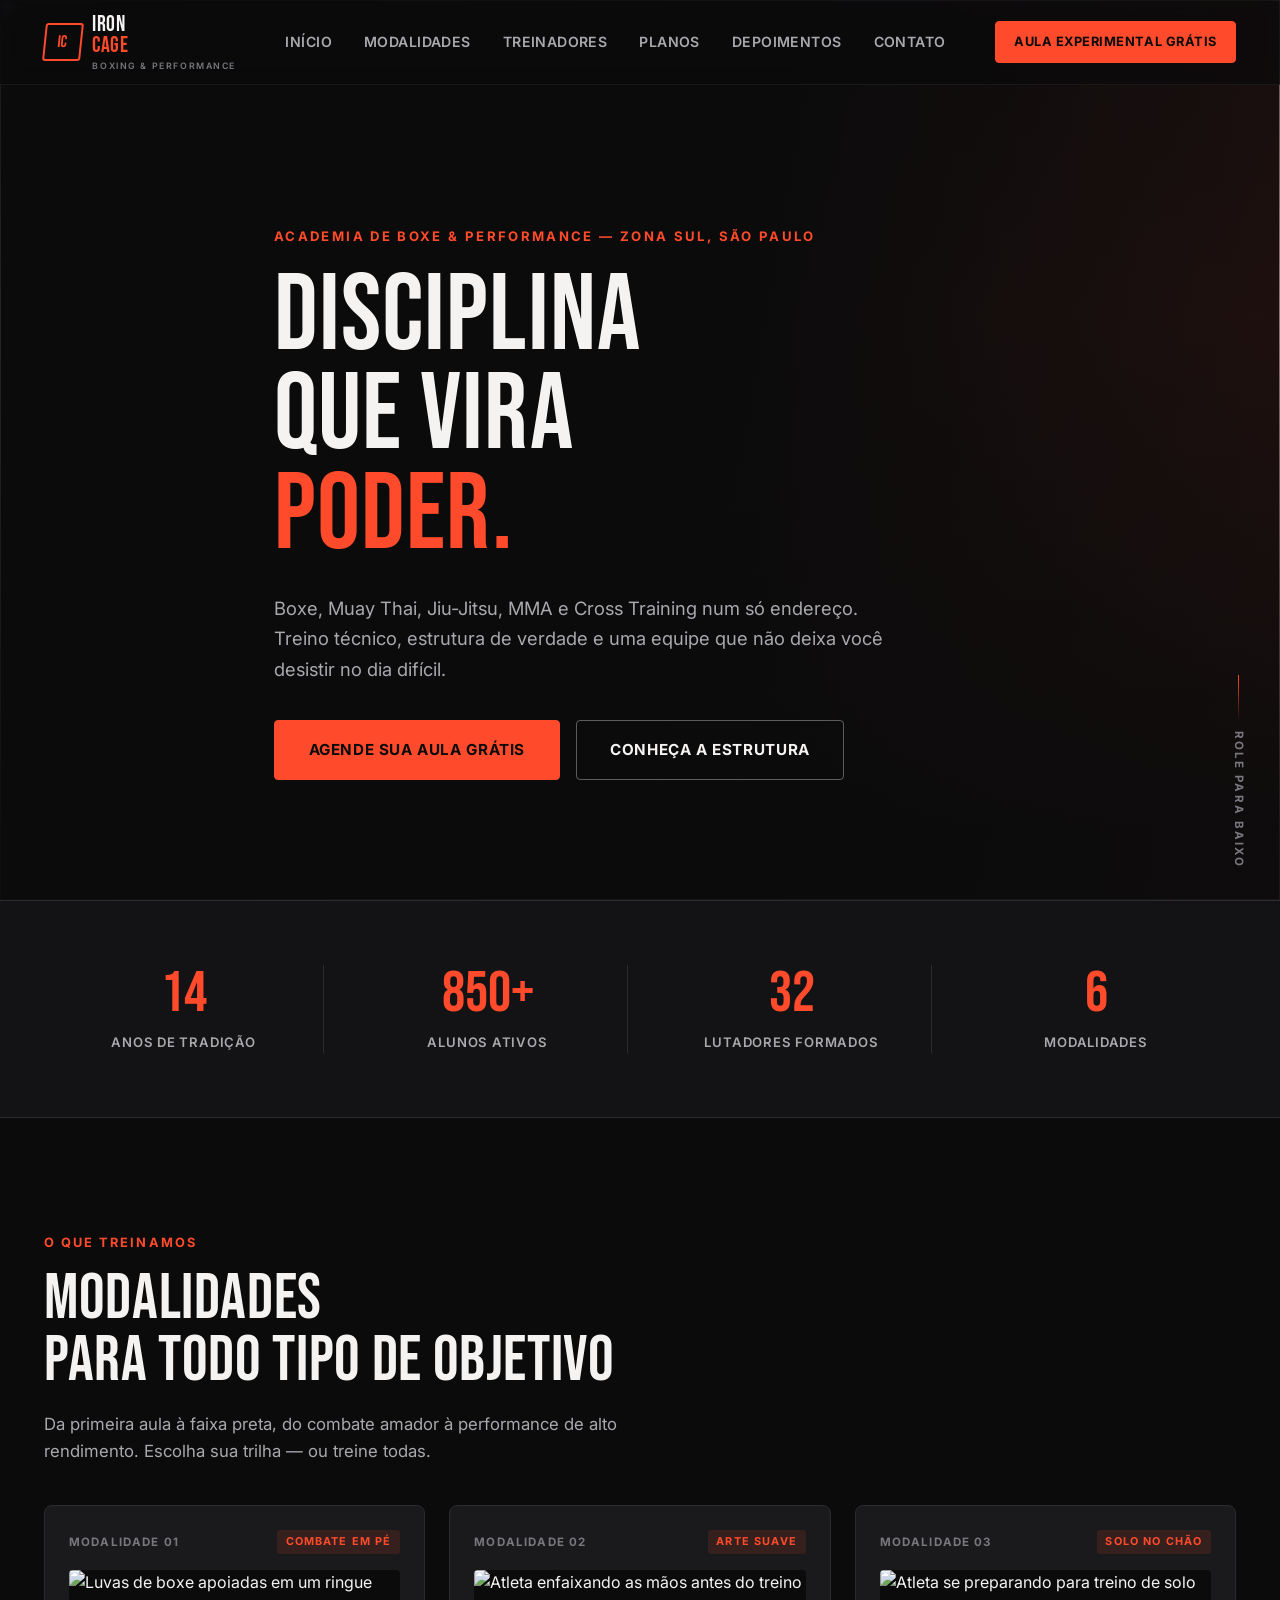
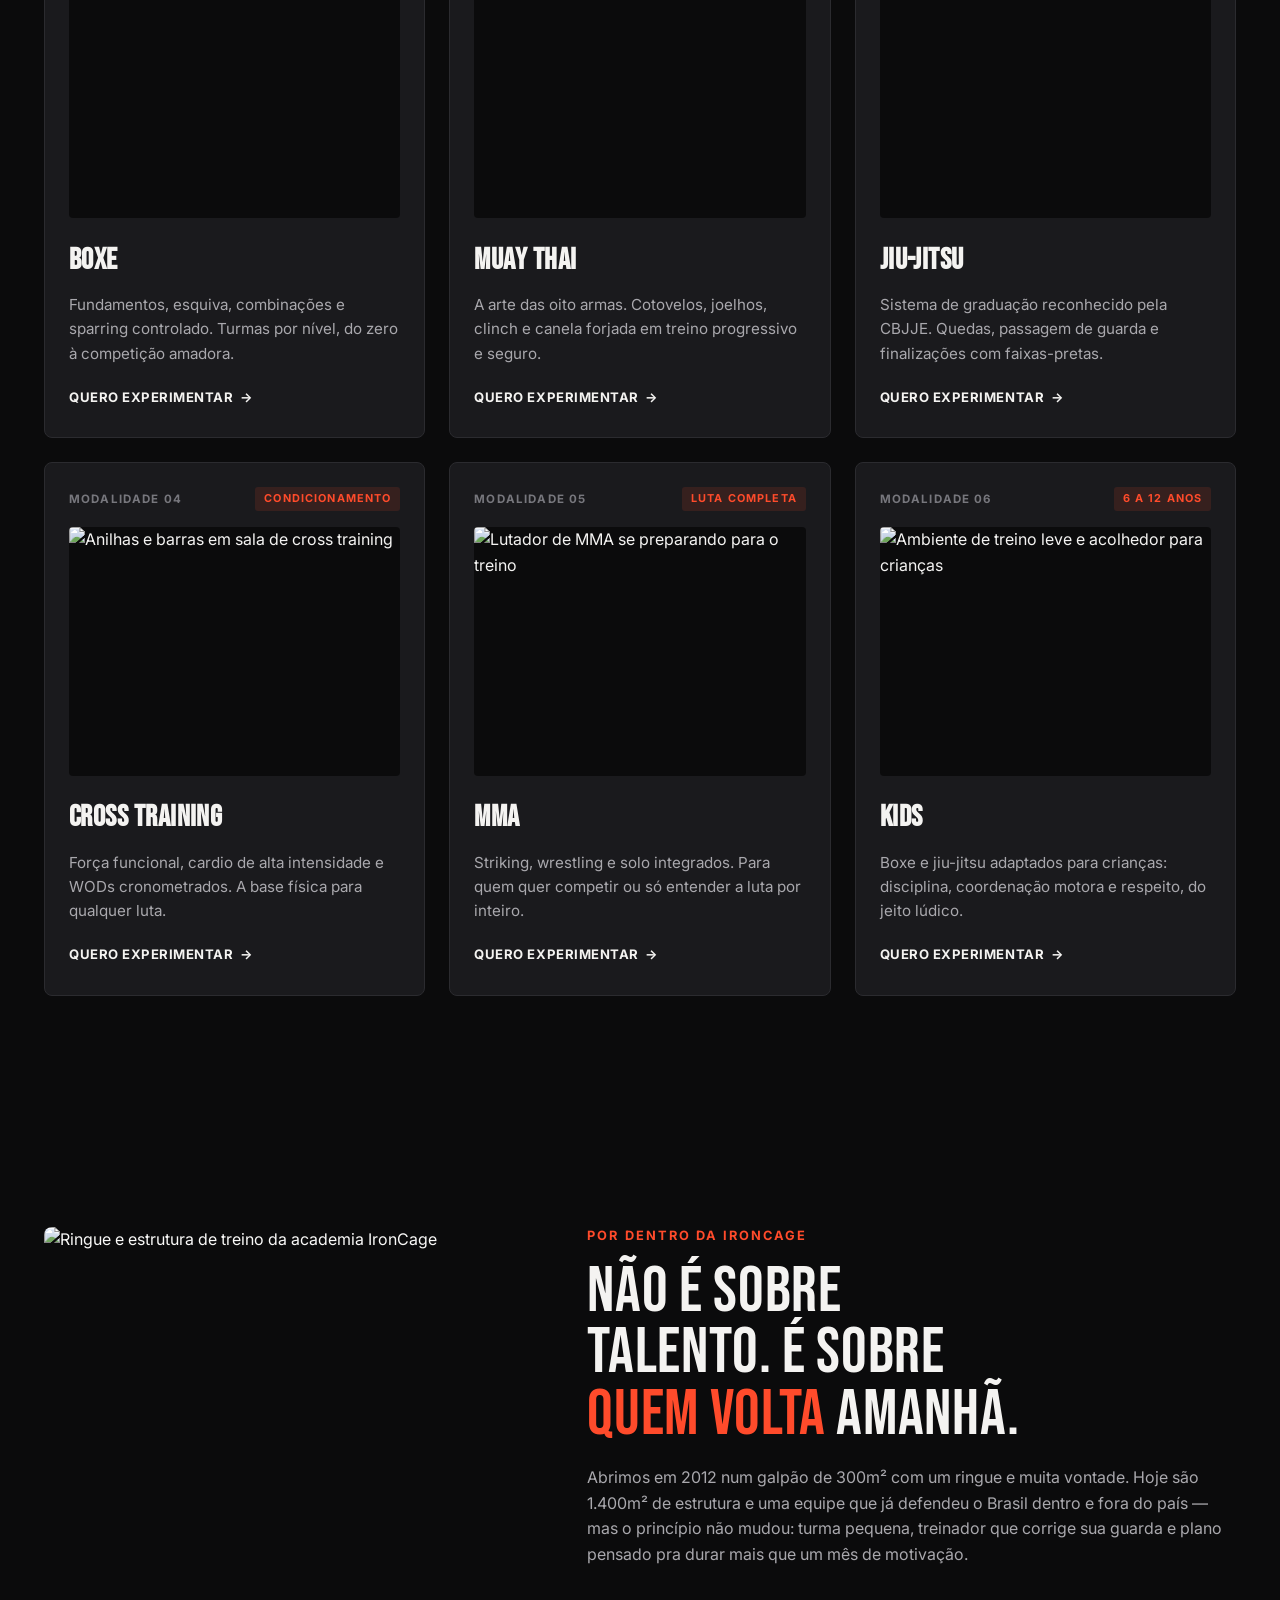
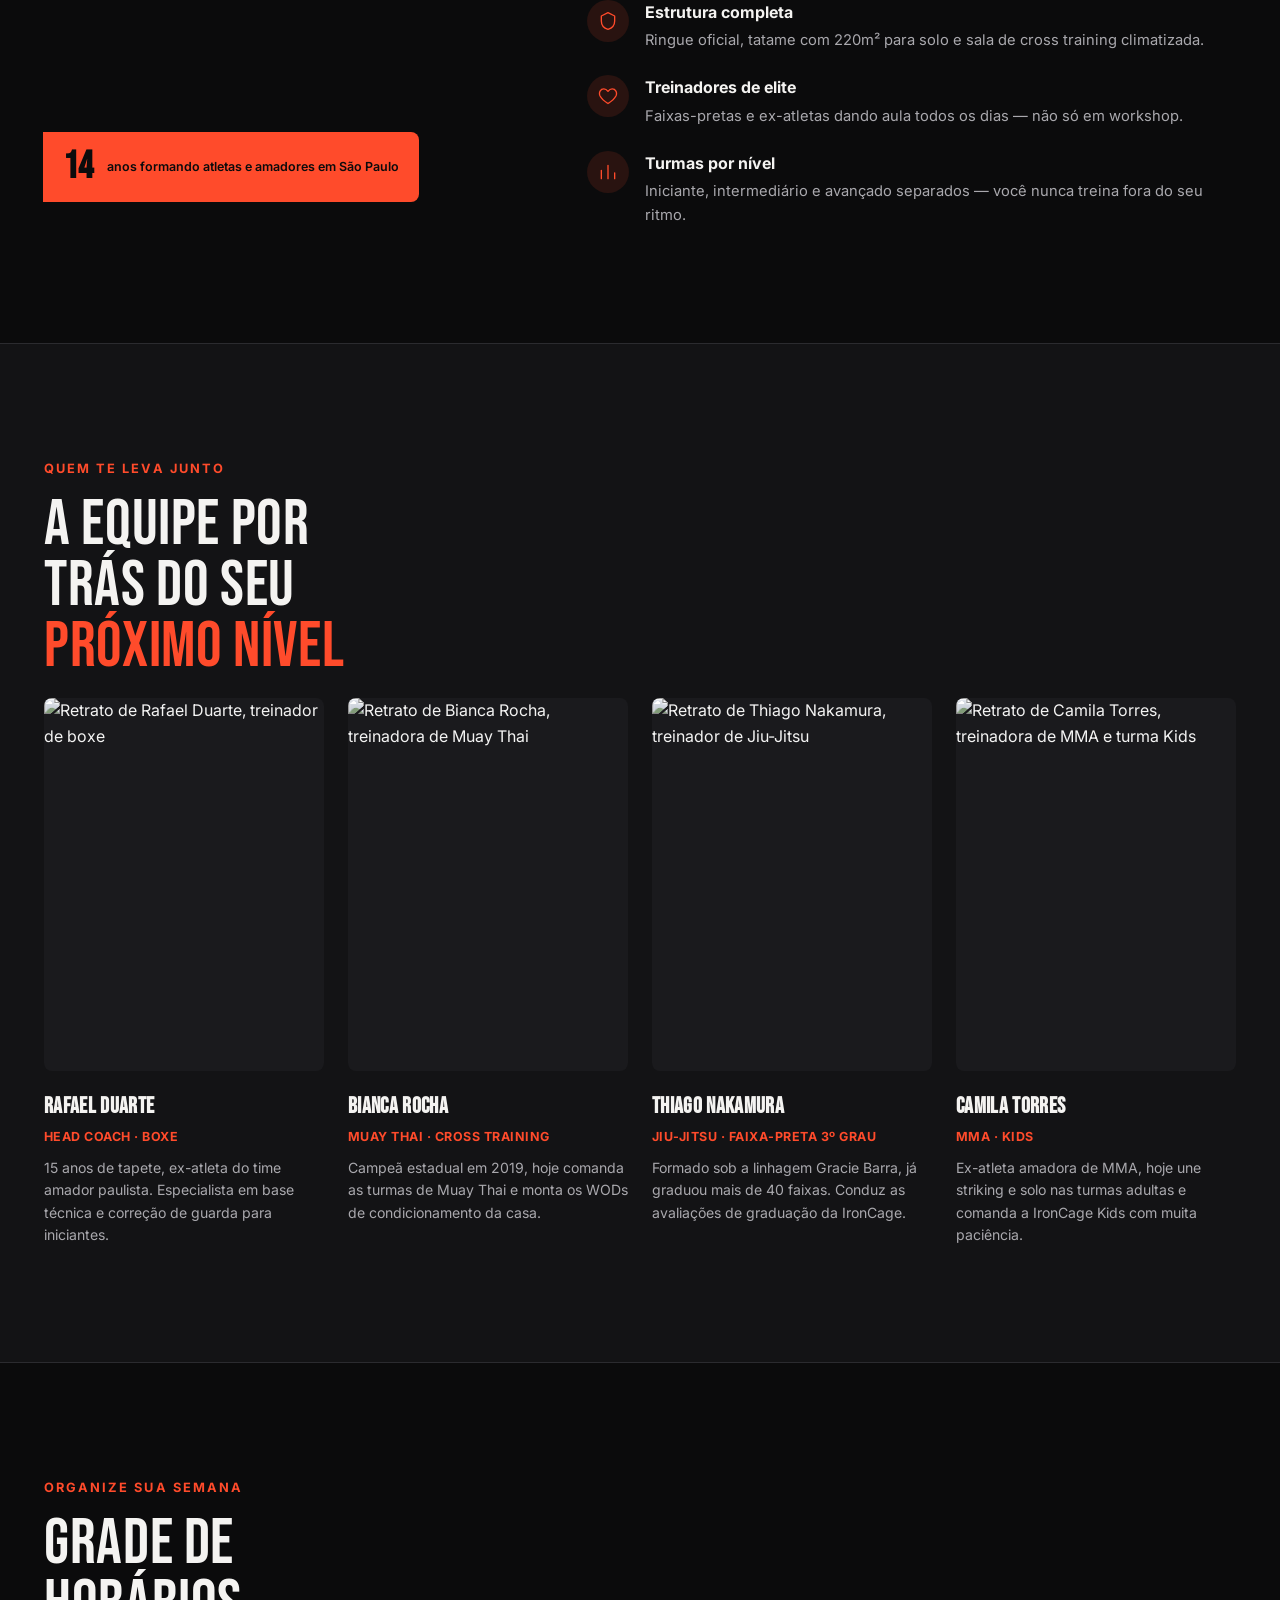
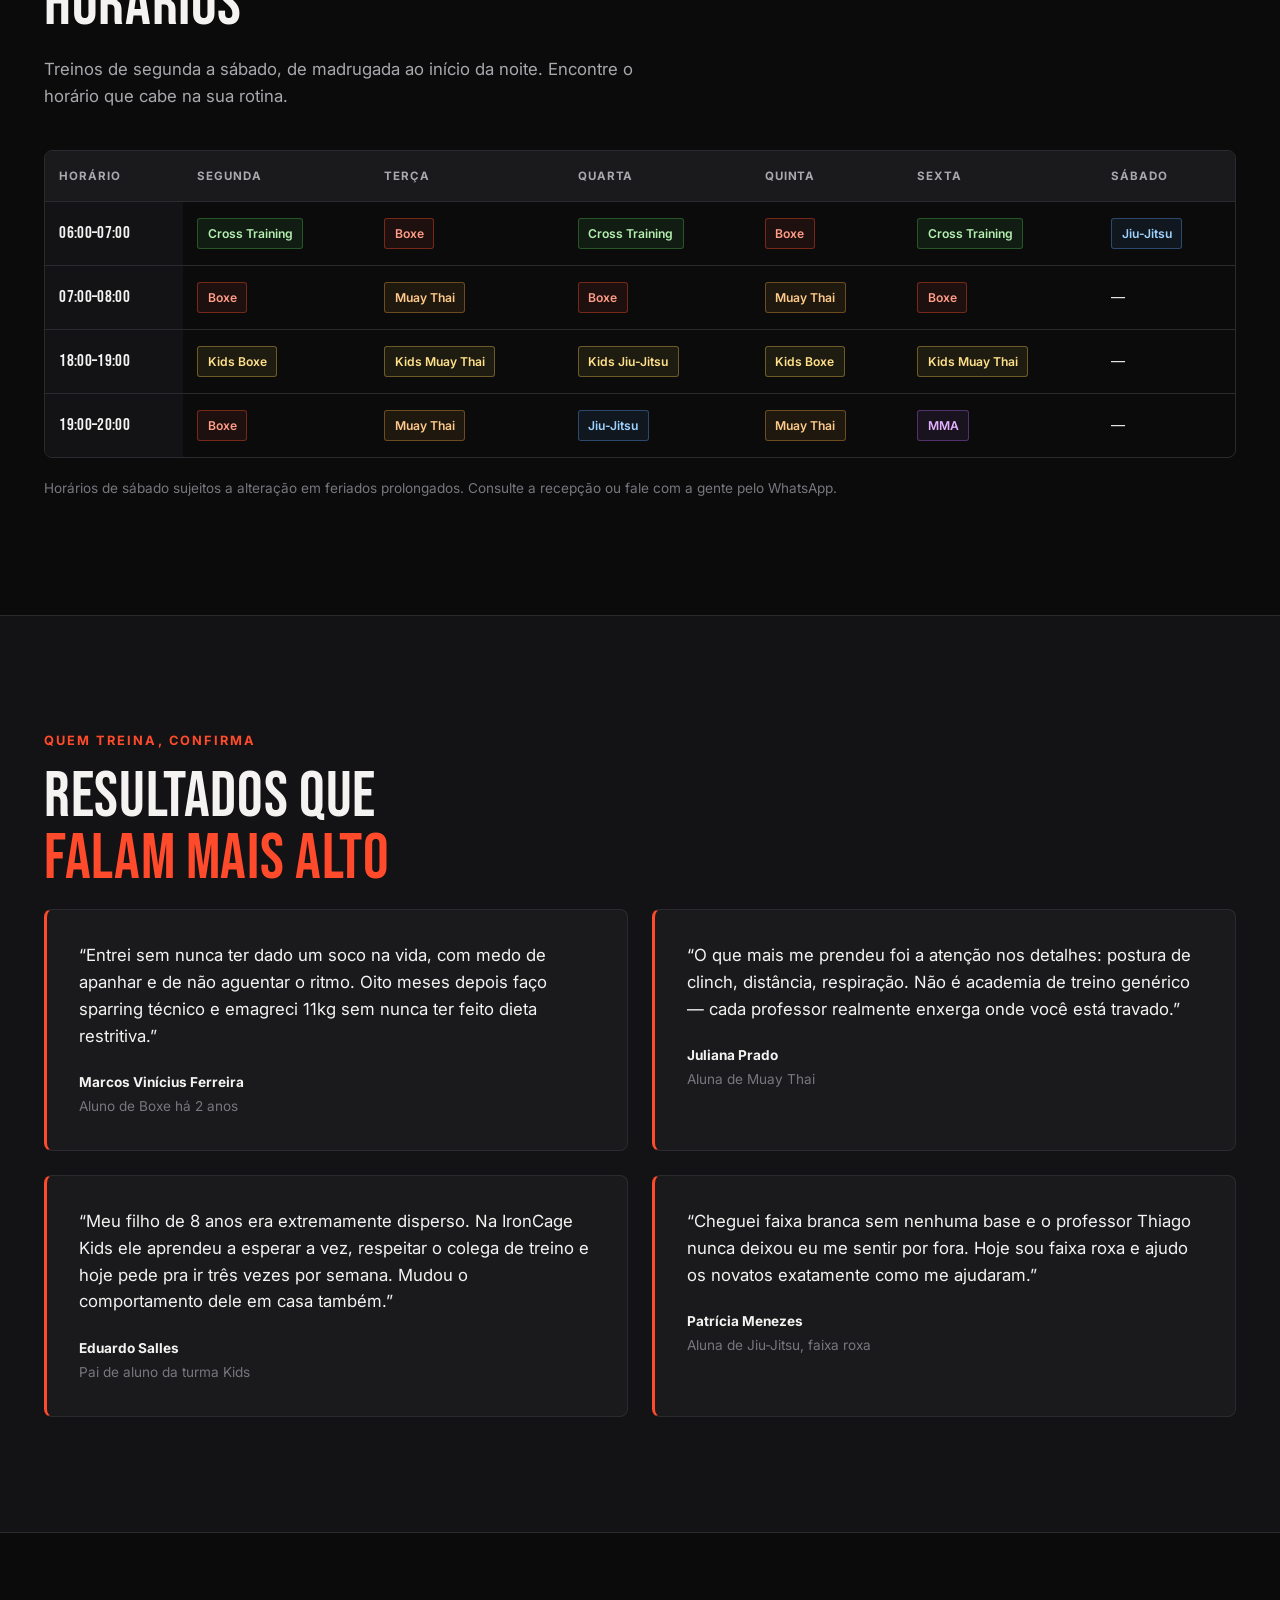
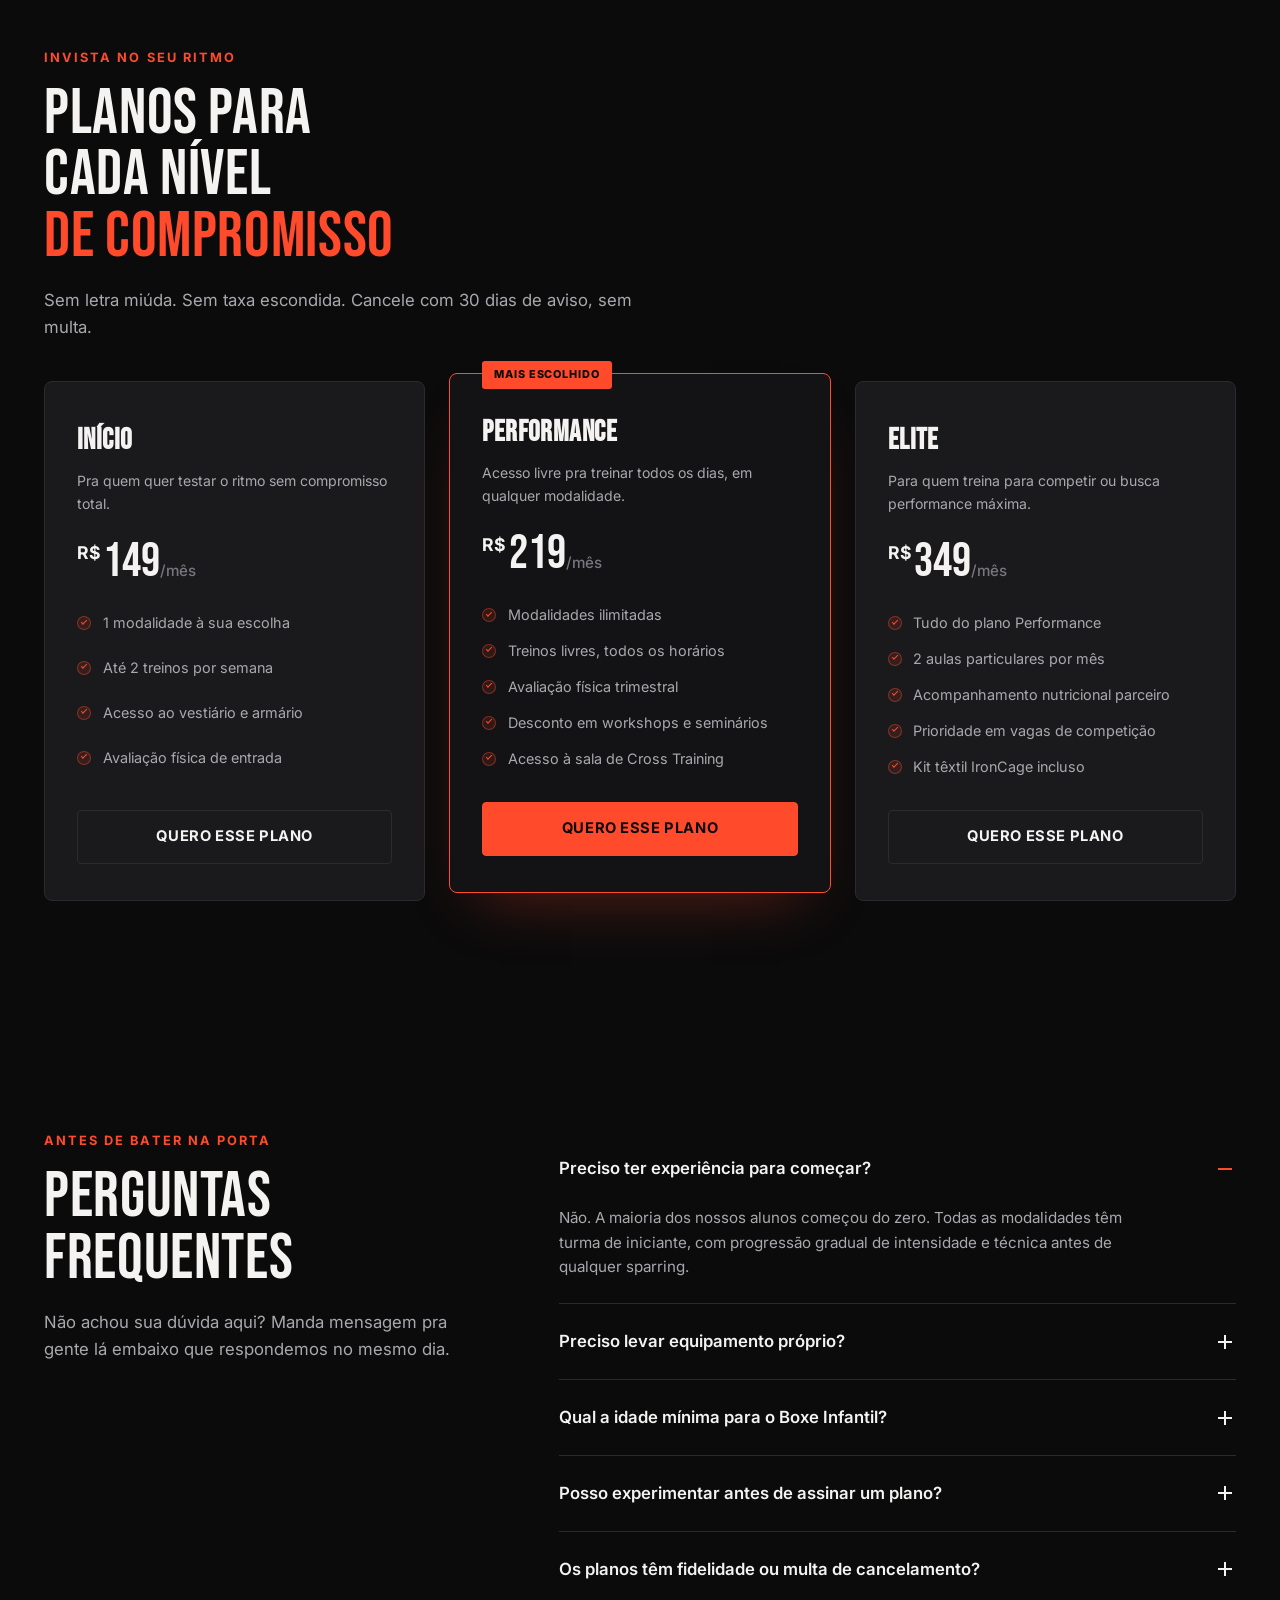
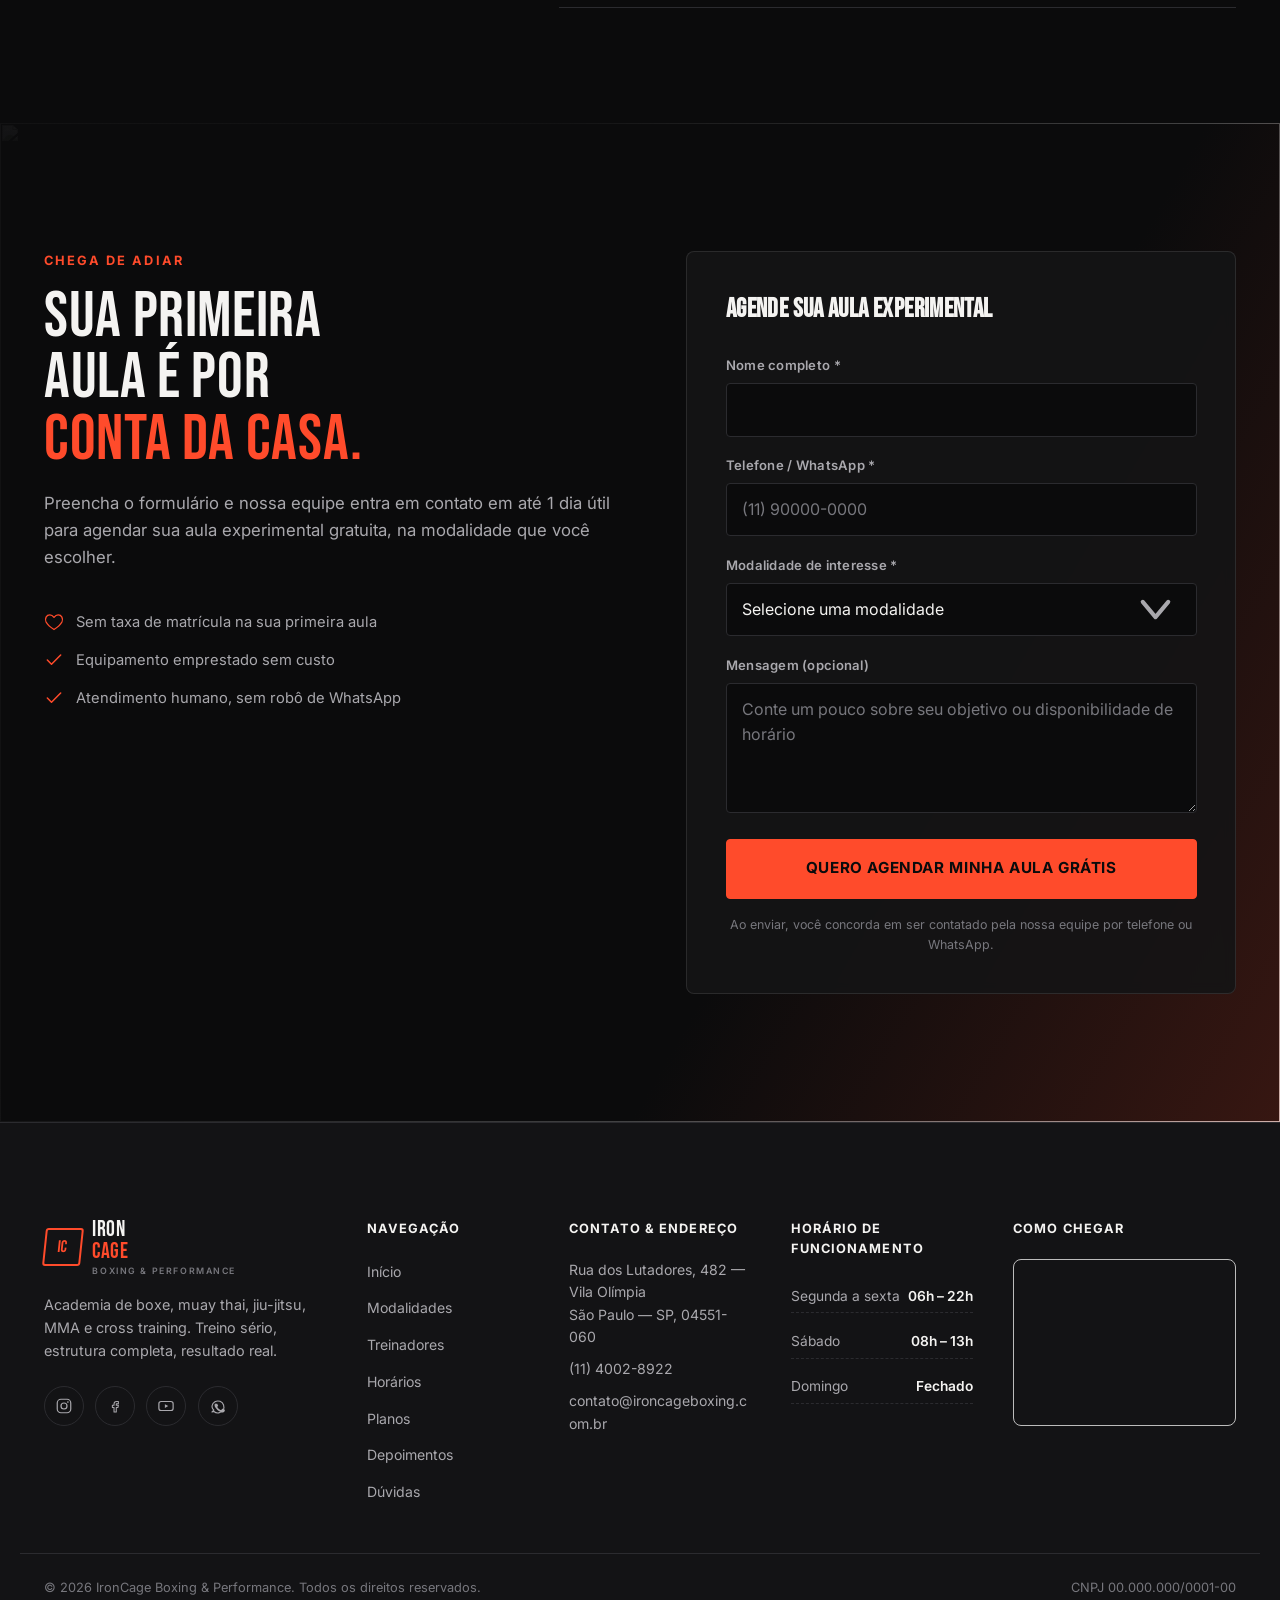
==== site-01-boxfit/index.html @ dc3c498c "Initial commit: 5 premium website templates Academia (boxfit), nutricionista (orbital selector), con" ====
<!DOCTYPE html>
<html lang="pt-BR">
<head>
<meta charset="UTF-8">
<meta name="viewport" content="width=device-width, initial-scale=1.0">
<title>IronCage Boxing &amp; Performance — Academia de Boxe, Muay Thai, Jiu-Jitsu e MMA</title>
<meta name="description" content="IronCage Boxing & Performance: academia de boxe, muay thai, jiu-jitsu, MMA e cross training. Treino sério, estrutura completa e time de treinadores de elite. Agende sua aula experimental grátis.">

<link rel="preconnect" href="https://fonts.googleapis.com">
<link rel="preconnect" href="https://fonts.gstatic.com" crossorigin>
<link href="https://fonts.googleapis.com/css2?family=Bebas+Neue&family=Inter:wght@400;500;600;700;800&display=swap" rel="stylesheet">

<link rel="stylesheet" href="css/style.css">
</head>
<body>

<a href="#main" class="skip-link">Pular para o conteúdo principal</a>

<!-- ========== NAV ========== -->
<header class="site-header" id="site-header">
  <div class="container header-inner">
    <a href="#hero" class="logo" aria-label="IronCage Boxing and Performance — início">
      <span class="logo-mark">IC</span>
      <span class="logo-text">IRON<span class="accent-text">CAGE</span><small>BOXING &amp; PERFORMANCE</small></span>
    </a>

    <nav class="main-nav" id="main-nav" aria-label="Navegação principal">
      <ul>
        <li><a href="#hero">Início</a></li>
        <li><a href="#modalidades">Modalidades</a></li>
        <li><a href="#treinadores">Treinadores</a></li>
        <li><a href="#planos">Planos</a></li>
        <li><a href="#depoimentos">Depoimentos</a></li>
        <li><a href="#contato">Contato</a></li>
      </ul>
    </nav>

    <div class="header-actions">
      <a href="#contato" class="btn btn-accent btn-sm">Aula Experimental Grátis</a>
      <button class="hamburger" id="hamburger" aria-label="Abrir menu" aria-expanded="false" aria-controls="mobile-menu">
        <span></span><span></span><span></span>
      </button>
    </div>
  </div>

  <div class="mobile-menu" id="mobile-menu" hidden>
    <nav aria-label="Navegação móvel">
      <ul>
        <li><a href="#hero">Início</a></li>
        <li><a href="#modalidades">Modalidades</a></li>
        <li><a href="#treinadores">Treinadores</a></li>
        <li><a href="#horarios">Horários</a></li>
        <li><a href="#planos">Planos</a></li>
        <li><a href="#depoimentos">Depoimentos</a></li>
        <li><a href="#faq">Dúvidas</a></li>
        <li><a href="#contato">Contato</a></li>
      </ul>
      <a href="#contato" class="btn btn-accent btn-block">Aula Experimental Grátis</a>
    </nav>
  </div>
</header>

<main id="main">

  <!-- ========== HERO ========== -->
  <section class="hero" id="hero">
    <div class="hero-media" aria-hidden="true">
      <img src="https://images.unsplash.com/photo-1549719386-74dfcbf7dbed?auto=format&fit=crop&w=1900&q=80" alt="" loading="eager">
      <div class="hero-overlay"></div>
    </div>

    <div class="container hero-content">
      <p class="eyebrow">Academia de Boxe &amp; Performance — Zona Sul, São Paulo</p>
      <h1 class="hero-title">DISCIPLINA<br>QUE VIRA<br><span class="accent-text">PODER.</span></h1>
      <p class="hero-lead">Boxe, Muay Thai, Jiu-Jitsu, MMA e Cross Training num só endereço. Treino técnico, estrutura de verdade e uma equipe que não deixa você desistir no dia difícil.</p>
      <div class="hero-cta">
        <a href="#contato" class="btn btn-accent btn-lg">Agende sua aula grátis</a>
        <a href="#sobre" class="btn btn-ghost btn-lg">Conheça a estrutura</a>
      </div>
    </div>

    <div class="hero-scroll" aria-hidden="true"><span></span>ROLE PARA BAIXO</div>
  </section>

  <!-- ========== STATS ========== -->
  <section class="stats" id="stats" aria-label="Números da IronCage">
    <div class="container stats-grid">
      <div class="stat-item">
        <span class="stat-number" data-count="14" data-suffix="">0</span>
        <span class="stat-label">Anos de tradição</span>
      </div>
      <div class="stat-item">
        <span class="stat-number" data-count="850" data-suffix="+">0</span>
        <span class="stat-label">Alunos ativos</span>
      </div>
      <div class="stat-item">
        <span class="stat-number" data-count="32" data-suffix="">0</span>
        <span class="stat-label">Lutadores formados</span>
      </div>
      <div class="stat-item">
        <span class="stat-number" data-count="6" data-suffix="">0</span>
        <span class="stat-label">Modalidades</span>
      </div>
    </div>
  </section>

  <!-- ========== MODALIDADES ========== -->
  <section class="modalidades section" id="modalidades">
    <div class="container">
      <p class="section-eyebrow">O que treinamos</p>
      <h2 class="section-title">MODALIDADES<br>PARA TODO<br class="mob-only"> TIPO DE OBJETIVO</h2>
      <p class="section-lead">Da primeira aula à faixa preta, do combate amador à performance de alto rendimento. Escolha sua trilha — ou treine todas.</p>

      <div class="card-grid">

        <article class="prog-card">
          <p class="prog-no">MODALIDADE 01 <span class="prog-tag">Combate em pé</span></p>
          <div class="prog-media">
            <img src="https://images.unsplash.com/photo-1517438476312-10d79c077509?auto=format&fit=crop&w=900&q=80" alt="Luvas de boxe apoiadas em um ringue" loading="lazy">
          </div>
          <h3 class="prog-title">BOXE</h3>
          <p class="prog-desc">Fundamentos, esquiva, combinações e sparring controlado. Turmas por nível, do zero à competição amadora.</p>
          <a href="#contato" class="prog-link">Quero experimentar <span aria-hidden="true">&rarr;</span></a>
        </article>

        <article class="prog-card">
          <p class="prog-no">MODALIDADE 02 <span class="prog-tag">Arte suave</span></p>
          <div class="prog-media">
            <img src="https://images.unsplash.com/photo-1552674605-db6ffd4facb5?auto=format&fit=crop&w=900&q=80" alt="Atleta enfaixando as mãos antes do treino" loading="lazy">
          </div>
          <h3 class="prog-title">MUAY THAI</h3>
          <p class="prog-desc">A arte das oito armas. Cotovelos, joelhos, clinch e canela forjada em treino progressivo e seguro.</p>
          <a href="#contato" class="prog-link">Quero experimentar <span aria-hidden="true">&rarr;</span></a>
        </article>

        <article class="prog-card">
          <p class="prog-no">MODALIDADE 03 <span class="prog-tag">Solo no chão</span></p>
          <div class="prog-media">
            <img src="https://images.unsplash.com/photo-1594737625785-a6cbdabd333c?auto=format&fit=crop&w=900&q=80" alt="Atleta se preparando para treino de solo" loading="lazy">
          </div>
          <h3 class="prog-title">JIU-JITSU</h3>
          <p class="prog-desc">Sistema de graduação reconhecido pela CBJJE. Quedas, passagem de guarda e finalizações com faixas-pretas.</p>
          <a href="#contato" class="prog-link">Quero experimentar <span aria-hidden="true">&rarr;</span></a>
        </article>

        <article class="prog-card">
          <p class="prog-no">MODALIDADE 04 <span class="prog-tag">Condicionamento</span></p>
          <div class="prog-media">
            <img src="https://images.unsplash.com/photo-1526506118085-60ce8714f8c5?auto=format&fit=crop&w=900&q=80" alt="Anilhas e barras em sala de cross training" loading="lazy">
          </div>
          <h3 class="prog-title">CROSS TRAINING</h3>
          <p class="prog-desc">Força funcional, cardio de alta intensidade e WODs cronometrados. A base física para qualquer luta.</p>
          <a href="#contato" class="prog-link">Quero experimentar <span aria-hidden="true">&rarr;</span></a>
        </article>

        <article class="prog-card">
          <p class="prog-no">MODALIDADE 05 <span class="prog-tag">Luta completa</span></p>
          <div class="prog-media">
            <img src="https://images.unsplash.com/photo-1585298723682-7115561c51b7?auto=format&fit=crop&w=900&q=80" alt="Lutador de MMA se preparando para o treino" loading="lazy">
          </div>
          <h3 class="prog-title">MMA</h3>
          <p class="prog-desc">Striking, wrestling e solo integrados. Para quem quer competir ou só entender a luta por inteiro.</p>
          <a href="#contato" class="prog-link">Quero experimentar <span aria-hidden="true">&rarr;</span></a>
        </article>

        <article class="prog-card">
          <p class="prog-no">MODALIDADE 06 <span class="prog-tag">6 a 12 anos</span></p>
          <div class="prog-media">
            <img src="https://images.unsplash.com/photo-1518611012118-696072aa579a?auto=format&fit=crop&w=900&q=80" alt="Ambiente de treino leve e acolhedor para crianças" loading="lazy">
          </div>
          <h3 class="prog-title">KIDS</h3>
          <p class="prog-desc">Boxe e jiu-jitsu adaptados para crianças: disciplina, coordenação motora e respeito, do jeito lúdico.</p>
          <a href="#contato" class="prog-link">Quero experimentar <span aria-hidden="true">&rarr;</span></a>
        </article>

      </div>
    </div>
  </section>

  <!-- ========== SOBRE ========== -->
  <section class="about section" id="sobre">
    <div class="container about-grid">
      <div class="about-media">
        <img src="https://images.unsplash.com/photo-1583473848882-f9a5bc7fd2ee?auto=format&fit=crop&w=1000&q=80" alt="Ringue e estrutura de treino da academia IronCage" loading="lazy">
        <div class="about-media-badge">
          <strong>14</strong>
          <span>anos formando atletas e amadores em São Paulo</span>
        </div>
      </div>
      <div class="about-content">
        <p class="section-eyebrow">Por dentro da IronCage</p>
        <h2 class="section-title">NÃO É SOBRE<br>TALENTO. É SOBRE<br><span class="accent-text">QUEM VOLTA</span> AMANHÃ.</h2>
        <p class="about-text">Abrimos em 2012 num galpão de 300m² com um ringue e muita vontade. Hoje são 1.400m² de estrutura e uma equipe que já defendeu o Brasil dentro e fora do país — mas o princípio não mudou: turma pequena, treinador que corrige sua guarda e plano pensado pra durar mais que um mês de motivação.</p>

        <ul class="diff-list">
          <li>
            <span class="diff-icon" aria-hidden="true">
              <svg viewBox="0 0 24 24" fill="none"><path d="M12 2 4 6v6c0 5 3.4 8.7 8 10 4.6-1.3 8-5 8-10V6l-8-4Z" stroke="currentColor" stroke-width="1.6" stroke-linejoin="round"/></svg>
            </span>
            <div>
              <h3>Estrutura completa</h3>
              <p>Ringue oficial, tatame com 220m² para solo e sala de cross training climatizada.</p>
            </div>
          </li>
          <li>
            <span class="diff-icon" aria-hidden="true">
              <svg viewBox="0 0 24 24" fill="none"><path d="M12 21s-7-4.35-9.5-9C.5 7.5 3 3.5 7 3.5c2 0 3.5 1 5 3 1.5-2 3-3 5-3 4 0 6.5 4 4.5 8.5C19 16.65 12 21 12 21Z" stroke="currentColor" stroke-width="1.6" stroke-linejoin="round"/></svg>
            </span>
            <div>
              <h3>Treinadores de elite</h3>
              <p>Faixas-pretas e ex-atletas dando aula todos os dias — não só em workshop.</p>
            </div>
          </li>
          <li>
            <span class="diff-icon" aria-hidden="true">
              <svg viewBox="0 0 24 24" fill="none"><path d="M4 20V10M12 20V4M20 20v-7" stroke="currentColor" stroke-width="1.6" stroke-linecap="round"/></svg>
            </span>
            <div>
              <h3>Turmas por nível</h3>
              <p>Iniciante, intermediário e avançado separados — você nunca treina fora do seu ritmo.</p>
            </div>
          </li>
        </ul>
      </div>
    </div>
  </section>

  <!-- ========== TREINADORES ========== -->
  <section class="coaches section" id="treinadores">
    <div class="container">
      <p class="section-eyebrow">Quem te leva junto</p>
      <h2 class="section-title">A EQUIPE POR<br>TRÁS DO SEU<br><span class="accent-text">PRÓXIMO NÍVEL</span></h2>

      <div class="coach-grid">
        <article class="coach-card">
          <div class="coach-photo">
            <img src="https://images.unsplash.com/photo-1490645935967-10de6ba17061?auto=format&fit=crop&w=700&q=80" alt="Retrato de Rafael Duarte, treinador de boxe" loading="lazy">
          </div>
          <h3 class="coach-name">Rafael Duarte</h3>
          <p class="coach-role">Head Coach &middot; Boxe</p>
          <p class="coach-bio">15 anos de tapete, ex-atleta do time amador paulista. Especialista em base técnica e correção de guarda para iniciantes.</p>
        </article>

        <article class="coach-card">
          <div class="coach-photo">
            <img src="https://images.unsplash.com/photo-1552058544-f2b08422138a?auto=format&fit=crop&w=700&q=80" alt="Retrato de Bianca Rocha, treinadora de Muay Thai" loading="lazy">
          </div>
          <h3 class="coach-name">Bianca Rocha</h3>
          <p class="coach-role">Muay Thai &middot; Cross Training</p>
          <p class="coach-bio">Campeã estadual em 2019, hoje comanda as turmas de Muay Thai e monta os WODs de condicionamento da casa.</p>
        </article>

        <article class="coach-card">
          <div class="coach-photo">
            <img src="https://images.unsplash.com/photo-1507003211169-0a1dd7228f2d?auto=format&fit=crop&w=700&q=80" alt="Retrato de Thiago Nakamura, treinador de Jiu-Jitsu" loading="lazy">
          </div>
          <h3 class="coach-name">Thiago Nakamura</h3>
          <p class="coach-role">Jiu-Jitsu &middot; Faixa-preta 3º grau</p>
          <p class="coach-bio">Formado sob a linhagem Gracie Barra, já graduou mais de 40 faixas. Conduz as avaliações de graduação da IronCage.</p>
        </article>

        <article class="coach-card">
          <div class="coach-photo">
            <img src="https://images.unsplash.com/photo-1571908599407-cdb918ed83bf?auto=format&fit=crop&w=700&q=80" alt="Retrato de Camila Torres, treinadora de MMA e turma Kids" loading="lazy">
          </div>
          <h3 class="coach-name">Camila Torres</h3>
          <p class="coach-role">MMA &middot; Kids</p>
          <p class="coach-bio">Ex-atleta amadora de MMA, hoje une striking e solo nas turmas adultas e comanda a IronCage Kids com muita paciência.</p>
        </article>
      </div>
    </div>
  </section>

  <!-- ========== HORÁRIOS ========== -->
  <section class="schedule section" id="horarios">
    <div class="container">
      <p class="section-eyebrow">Organize sua semana</p>
      <h2 class="section-title">GRADE DE<br>HORÁRIOS</h2>
      <p class="section-lead">Treinos de segunda a sábado, de madrugada ao início da noite. Encontre o horário que cabe na sua rotina.</p>

      <div class="table-wrap">
        <table class="schedule-table">
          <caption class="sr-only">Grade semanal de horários por modalidade</caption>
          <thead>
            <tr>
              <th scope="col">Horário</th>
              <th scope="col">Segunda</th>
              <th scope="col">Terça</th>
              <th scope="col">Quarta</th>
              <th scope="col">Quinta</th>
              <th scope="col">Sexta</th>
              <th scope="col">Sábado</th>
            </tr>
          </thead>
          <tbody>
            <tr>
              <th scope="row">06:00–07:00</th>
              <td><span class="tag tag-cross">Cross Training</span></td>
              <td><span class="tag tag-boxe">Boxe</span></td>
              <td><span class="tag tag-cross">Cross Training</span></td>
              <td><span class="tag tag-boxe">Boxe</span></td>
              <td><span class="tag tag-cross">Cross Training</span></td>
              <td><span class="tag tag-jj">Jiu-Jitsu</span></td>
            </tr>
            <tr>
              <th scope="row">07:00–08:00</th>
              <td><span class="tag tag-boxe">Boxe</span></td>
              <td><span class="tag tag-mt">Muay Thai</span></td>
              <td><span class="tag tag-boxe">Boxe</span></td>
              <td><span class="tag tag-mt">Muay Thai</span></td>
              <td><span class="tag tag-boxe">Boxe</span></td>
              <td>—</td>
            </tr>
            <tr>
              <th scope="row">18:00–19:00</th>
              <td><span class="tag tag-kids">Kids Boxe</span></td>
              <td><span class="tag tag-kids">Kids Muay Thai</span></td>
              <td><span class="tag tag-kids">Kids Jiu-Jitsu</span></td>
              <td><span class="tag tag-kids">Kids Boxe</span></td>
              <td><span class="tag tag-kids">Kids Muay Thai</span></td>
              <td>—</td>
            </tr>
            <tr>
              <th scope="row">19:00–20:00</th>
              <td><span class="tag tag-boxe">Boxe</span></td>
              <td><span class="tag tag-mt">Muay Thai</span></td>
              <td><span class="tag tag-jj">Jiu-Jitsu</span></td>
              <td><span class="tag tag-mt">Muay Thai</span></td>
              <td><span class="tag tag-mma">MMA</span></td>
              <td>—</td>
            </tr>
          </tbody>
        </table>
      </div>
      <p class="schedule-note">Horários de sábado sujeitos a alteração em feriados prolongados. Consulte a recepção ou fale com a gente pelo WhatsApp.</p>
    </div>
  </section>

  <!-- ========== DEPOIMENTOS ========== -->
  <section class="testimonials section" id="depoimentos">
    <div class="container">
      <p class="section-eyebrow">Quem treina, confirma</p>
      <h2 class="section-title">RESULTADOS QUE<br><span class="accent-text">FALAM MAIS ALTO</span></h2>

      <div class="testi-grid">
        <figure class="testi-card">
          <blockquote>
            <p>&ldquo;Entrei sem nunca ter dado um soco na vida, com medo de apanhar e de não aguentar o ritmo. Oito meses depois faço sparring técnico e emagreci 11kg sem nunca ter feito dieta restritiva.&rdquo;</p>
          </blockquote>
          <figcaption>
            <strong>Marcos Vinícius Ferreira</strong>
            <span>Aluno de Boxe há 2 anos</span>
          </figcaption>
        </figure>

        <figure class="testi-card">
          <blockquote>
            <p>&ldquo;O que mais me prendeu foi a atenção nos detalhes: postura de clinch, distância, respiração. Não é academia de treino genérico — cada professor realmente enxerga onde você está travado.&rdquo;</p>
          </blockquote>
          <figcaption>
            <strong>Juliana Prado</strong>
            <span>Aluna de Muay Thai</span>
          </figcaption>
        </figure>

        <figure class="testi-card">
          <blockquote>
            <p>&ldquo;Meu filho de 8 anos era extremamente disperso. Na IronCage Kids ele aprendeu a esperar a vez, respeitar o colega de treino e hoje pede pra ir três vezes por semana. Mudou o comportamento dele em casa também.&rdquo;</p>
          </blockquote>
          <figcaption>
            <strong>Eduardo Salles</strong>
            <span>Pai de aluno da turma Kids</span>
          </figcaption>
        </figure>

        <figure class="testi-card">
          <blockquote>
            <p>&ldquo;Cheguei faixa branca sem nenhuma base e o professor Thiago nunca deixou eu me sentir por fora. Hoje sou faixa roxa e ajudo os novatos exatamente como me ajudaram.&rdquo;</p>
          </blockquote>
          <figcaption>
            <strong>Patrícia Menezes</strong>
            <span>Aluna de Jiu-Jitsu, faixa roxa</span>
          </figcaption>
        </figure>
      </div>
    </div>
  </section>

  <!-- ========== PLANOS ========== -->
  <section class="pricing section" id="planos">
    <div class="container">
      <p class="section-eyebrow">Invista no seu ritmo</p>
      <h2 class="section-title">PLANOS PARA<br>CADA NÍVEL<br><span class="accent-text">DE COMPROMISSO</span></h2>
      <p class="section-lead">Sem letra miúda. Sem taxa escondida. Cancele com 30 dias de aviso, sem multa.</p>

      <div class="pricing-grid">
        <article class="price-card">
          <h3 class="price-name">Início</h3>
          <p class="price-desc">Pra quem quer testar o ritmo sem compromisso total.</p>
          <p class="price-value"><span class="currency">R$</span>149<span class="period">/mês</span></p>
          <ul class="price-features">
            <li>1 modalidade à sua escolha</li>
            <li>Até 2 treinos por semana</li>
            <li>Acesso ao vestiário e armário</li>
            <li>Avaliação física de entrada</li>
          </ul>
          <a href="#contato" class="btn btn-outline btn-block">Quero esse plano</a>
        </article>

        <article class="price-card price-card-featured">
          <p class="price-badge">Mais escolhido</p>
          <h3 class="price-name">Performance</h3>
          <p class="price-desc">Acesso livre pra treinar todos os dias, em qualquer modalidade.</p>
          <p class="price-value"><span class="currency">R$</span>219<span class="period">/mês</span></p>
          <ul class="price-features">
            <li>Modalidades ilimitadas</li>
            <li>Treinos livres, todos os horários</li>
            <li>Avaliação física trimestral</li>
            <li>Desconto em workshops e seminários</li>
            <li>Acesso à sala de Cross Training</li>
          </ul>
          <a href="#contato" class="btn btn-accent btn-block">Quero esse plano</a>
        </article>

        <article class="price-card">
          <h3 class="price-name">Elite</h3>
          <p class="price-desc">Para quem treina para competir ou busca performance máxima.</p>
          <p class="price-value"><span class="currency">R$</span>349<span class="period">/mês</span></p>
          <ul class="price-features">
            <li>Tudo do plano Performance</li>
            <li>2 aulas particulares por mês</li>
            <li>Acompanhamento nutricional parceiro</li>
            <li>Prioridade em vagas de competição</li>
            <li>Kit têxtil IronCage incluso</li>
          </ul>
          <a href="#contato" class="btn btn-outline btn-block">Quero esse plano</a>
        </article>
      </div>
    </div>
  </section>

  <!-- ========== FAQ ========== -->
  <section class="faq section" id="faq">
    <div class="container faq-grid">
      <div class="faq-intro">
        <p class="section-eyebrow">Antes de bater na porta</p>
        <h2 class="section-title">PERGUNTAS<br>FREQUENTES</h2>
        <p class="section-lead">Não achou sua dúvida aqui? Manda mensagem pra gente lá embaixo que respondemos no mesmo dia.</p>
      </div>

      <div class="accordion" id="accordion">
        <div class="accordion-item">
          <h3>
            <button class="accordion-trigger" aria-expanded="true" aria-controls="faq-1">
              Preciso ter experiência para começar?
              <span class="accordion-icon" aria-hidden="true"></span>
            </button>
          </h3>
          <div class="accordion-panel" id="faq-1">
            <p>Não. A maioria dos nossos alunos começou do zero. Todas as modalidades têm turma de iniciante, com progressão gradual de intensidade e técnica antes de qualquer sparring.</p>
          </div>
        </div>

        <div class="accordion-item">
          <h3>
            <button class="accordion-trigger" aria-expanded="false" aria-controls="faq-2">
              Preciso levar equipamento próprio?
              <span class="accordion-icon" aria-hidden="true"></span>
            </button>
          </h3>
          <div class="accordion-panel" id="faq-2" hidden>
            <p>Para a aula experimental, emprestamos luvas e bandagens sem custo. Ao se matricular, recomendamos adquirir seu próprio kit (luvas, bandagem e protetor bucal) — temos parceria com lojas locais e preço especial para alunos.</p>
          </div>
        </div>

        <div class="accordion-item">
          <h3>
            <button class="accordion-trigger" aria-expanded="false" aria-controls="faq-3">
              Qual a idade mínima para o Boxe Infantil?
              <span class="accordion-icon" aria-hidden="true"></span>
            </button>
          </h3>
          <div class="accordion-panel" id="faq-3" hidden>
            <p>A turma Kids recebe crianças de 6 a 12 anos, com foco em coordenação motora, disciplina e fundamentos — sem contato pesado. Acima dos 13 anos, o aluno já pode migrar para as turmas juvenis regulares.</p>
          </div>
        </div>

        <div class="accordion-item">
          <h3>
            <button class="accordion-trigger" aria-expanded="false" aria-controls="faq-4">
              Posso experimentar antes de assinar um plano?
              <span class="accordion-icon" aria-hidden="true"></span>
            </button>
          </h3>
          <div class="accordion-panel" id="faq-4" hidden>
            <p>Sim, e recomendamos fortemente. A aula experimental é gratuita, sem compromisso, e você pode escolher em qual modalidade quer conhecer a metodologia antes de decidir o plano.</p>
          </div>
        </div>

        <div class="accordion-item">
          <h3>
            <button class="accordion-trigger" aria-expanded="false" aria-controls="faq-5">
              Os planos têm fidelidade ou multa de cancelamento?
              <span class="accordion-icon" aria-hidden="true"></span>
            </button>
          </h3>
          <div class="accordion-panel" id="faq-5" hidden>
            <p>Não trabalhamos com fidelidade. Basta avisar a recepção com 30 dias de antecedência para cancelar, sem multa e sem burocracia.</p>
          </div>
        </div>
      </div>
    </div>
  </section>

  <!-- ========== CTA FINAL + CONTATO ========== -->
  <section class="cta-final" id="contato">
    <div class="cta-final-media" aria-hidden="true">
      <img src="https://images.unsplash.com/photo-1524594152303-9fd13543fe6e?auto=format&fit=crop&w=1900&q=80" alt="" loading="lazy">
      <div class="cta-final-overlay"></div>
    </div>

    <div class="container cta-final-grid">
      <div class="cta-final-content">
        <p class="section-eyebrow">Chega de adiar</p>
        <h2 class="section-title">SUA PRIMEIRA<br>AULA É POR<br><span class="accent-text">CONTA DA CASA.</span></h2>
        <p class="section-lead">Preencha o formulário e nossa equipe entra em contato em até 1 dia útil para agendar sua aula experimental gratuita, na modalidade que você escolher.</p>

        <ul class="cta-info-list">
          <li>
            <svg viewBox="0 0 24 24" fill="none" aria-hidden="true"><path d="M12 21s-7-4.35-9.5-9C.5 7.5 3 3.5 7 3.5c2 0 3.5 1 5 3 1.5-2 3-3 5-3 4 0 6.5 4 4.5 8.5C19 16.65 12 21 12 21Z" stroke="currentColor" stroke-width="1.6" stroke-linejoin="round"/></svg>
            Sem taxa de matrícula na sua primeira aula
          </li>
          <li>
            <svg viewBox="0 0 24 24" fill="none" aria-hidden="true"><path d="M20 6 9 17l-5-5" stroke="currentColor" stroke-width="1.8" stroke-linecap="round" stroke-linejoin="round"/></svg>
            Equipamento emprestado sem custo
          </li>
          <li>
            <svg viewBox="0 0 24 24" fill="none" aria-hidden="true"><path d="M20 6 9 17l-5-5" stroke="currentColor" stroke-width="1.8" stroke-linecap="round" stroke-linejoin="round"/></svg>
            Atendimento humano, sem robô de WhatsApp
          </li>
        </ul>
      </div>

      <form class="contact-form" action="#" method="post" novalidate>
        <h3 class="form-title">Agende sua aula experimental</h3>

        <div class="form-field">
          <label for="nome">Nome completo <span aria-hidden="true">*</span></label>
          <input type="text" id="nome" name="nome" autocomplete="name" required>
        </div>

        <div class="form-field">
          <label for="telefone">Telefone / WhatsApp <span aria-hidden="true">*</span></label>
          <input type="tel" id="telefone" name="telefone" autocomplete="tel" placeholder="(11) 90000-0000" required>
        </div>

        <div class="form-field">
          <label for="modalidade">Modalidade de interesse <span aria-hidden="true">*</span></label>
          <select id="modalidade" name="modalidade" required>
            <option value="" selected disabled>Selecione uma modalidade</option>
            <option value="boxe">Boxe</option>
            <option value="muay-thai">Muay Thai</option>
            <option value="jiu-jitsu">Jiu-Jitsu</option>
            <option value="cross-training">Cross Training</option>
            <option value="mma">MMA</option>
            <option value="kids">Kids (Boxe Infantil)</option>
            <option value="nao-sei">Ainda não sei</option>
          </select>
        </div>

        <div class="form-field">
          <label for="mensagem">Mensagem (opcional)</label>
          <textarea id="mensagem" name="mensagem" rows="4" placeholder="Conte um pouco sobre seu objetivo ou disponibilidade de horário"></textarea>
        </div>

        <button type="submit" class="btn btn-accent btn-block btn-lg">Quero agendar minha aula grátis</button>
        <p class="form-note">Ao enviar, você concorda em ser contatado pela nossa equipe por telefone ou WhatsApp.</p>
      </form>
    </div>
  </section>

</main>

<!-- ========== FOOTER ========== -->
<footer class="site-footer">
  <div class="container footer-grid">

    <div class="footer-brand">
      <a href="#hero" class="logo" aria-label="IronCage Boxing and Performance — início">
        <span class="logo-mark">IC</span>
        <span class="logo-text">IRON<span class="accent-text">CAGE</span><small>BOXING &amp; PERFORMANCE</small></span>
      </a>
      <p>Academia de boxe, muay thai, jiu-jitsu, MMA e cross training. Treino sério, estrutura completa, resultado real.</p>

      <div class="social-links">
        <a href="#" aria-label="IronCage no Instagram">
          <svg viewBox="0 0 24 24" fill="none" aria-hidden="true"><rect x="3" y="3" width="18" height="18" rx="5" stroke="currentColor" stroke-width="1.6"/><circle cx="12" cy="12" r="4" stroke="currentColor" stroke-width="1.6"/><circle cx="17.2" cy="6.8" r="1.1" fill="currentColor"/></svg>
        </a>
        <a href="#" aria-label="IronCage no Facebook">
          <svg viewBox="0 0 24 24" fill="none" aria-hidden="true"><path d="M14 9h2.5V6H14c-2 0-3.3 1.4-3.3 3.4V11H8.5v3H10.7v6h3v-6h2.3l.5-3h-2.8V9.6c0-.5.3-.6.3-.6Z" stroke="currentColor" stroke-width="1.4" stroke-linejoin="round"/></svg>
        </a>
        <a href="#" aria-label="IronCage no YouTube">
          <svg viewBox="0 0 24 24" fill="none" aria-hidden="true"><rect x="2.5" y="6" width="19" height="12" rx="3" stroke="currentColor" stroke-width="1.6"/><path d="M10.5 9.5v5l4.5-2.5-4.5-2.5Z" fill="currentColor"/></svg>
        </a>
        <a href="#" aria-label="IronCage no WhatsApp">
          <svg viewBox="0 0 24 24" fill="none" aria-hidden="true"><path d="M6.5 17.5 4 20l2.6-.7A8 8 0 1 0 4 12a7.9 7.9 0 0 0 1 3.9l1.5 1.6Z" stroke="currentColor" stroke-width="1.5" stroke-linejoin="round"/><path d="M9 9.6c.2-.6.7-.6 1-.6h.6c.2 0 .5 0 .7.5.3.6.9 1.9.9 2.1s0 .3-.2.5c-.2.3-.4.4-.6.6-.2.2-.4.4-.2.8.2.4 1 1.6 2.1 2.5 1.4 1.2 2 1.3 2.4 1.4.4 0 .6 0 .8-.2s.9-1 1.1-1.4c.2-.3.4-.3.7-.2s2 1 2.3 1.1c.3.2.5.2.6.3 0 .2 0 1-.4 1.9-.4.9-2.2 1.7-3 1.7-.8 0-1.5.1-4.8-1.9-2.6-1.6-4.3-4.4-4.4-4.6-.2-.2-1.2-1.7-1.2-3.2 0-1.5.8-2.2 1.1-2.5Z" fill="currentColor"/></svg>
        </a>
      </div>
    </div>

    <div class="footer-col">
      <h3>Navegação</h3>
      <ul>
        <li><a href="#hero">Início</a></li>
        <li><a href="#modalidades">Modalidades</a></li>
        <li><a href="#treinadores">Treinadores</a></li>
        <li><a href="#horarios">Horários</a></li>
        <li><a href="#planos">Planos</a></li>
        <li><a href="#depoimentos">Depoimentos</a></li>
        <li><a href="#faq">Dúvidas</a></li>
      </ul>
    </div>

    <div class="footer-col">
      <h3>Contato &amp; endereço</h3>
      <address>
        Rua dos Lutadores, 482 — Vila Olímpia<br>
        São Paulo — SP, 04551-060
      </address>
      <p><a href="tel:+551140028922">(11) 4002-8922</a></p>
      <p><a href="mailto:contato@ironcageboxing.com.br">contato@ironcageboxing.com.br</a></p>
    </div>

    <div class="footer-col">
      <h3>Horário de funcionamento</h3>
      <ul class="hours-list">
        <li><span>Segunda a sexta</span><span>06h – 22h</span></li>
        <li><span>Sábado</span><span>08h – 13h</span></li>
        <li><span>Domingo</span><span>Fechado</span></li>
      </ul>
    </div>

    <div class="footer-map">
      <h3>Como chegar</h3>
      <div class="map-embed">
        <iframe
          title="Mapa de localização da IronCage Boxing and Performance"
          src="https://www.google.com/maps?q=Vila+Olimpia+Sao+Paulo&output=embed"
          loading="lazy"
          referrerpolicy="no-referrer-when-downgrade">
        </iframe>
      </div>
    </div>

  </div>

  <div class="container footer-bottom">
    <p>&copy; <span id="year">2026</span> IronCage Boxing &amp; Performance. Todos os direitos reservados.</p>
    <p>CNPJ 00.000.000/0001-00</p>
  </div>
</footer>

<script src="https://cdnjs.cloudflare.com/ajax/libs/gsap/3.12.5/gsap.min.js"></script>
<script src="https://cdnjs.cloudflare.com/ajax/libs/gsap/3.12.5/ScrollTrigger.min.js"></script>
<script src="js/script.js"></script>
</body>
</html>
---- site-01-boxfit/css/style.css ----
/* =========================================================
   IRONCAGE BOXING & PERFORMANCE — STYLESHEET
   Fonte display: Bebas Neue | Corpo: Inter
   Paleta: preto quase puro + acento âmbar/vermelho
========================================================= */

:root{
  /* --- cores --- */
  --color-bg:            #0B0B0C;
  --color-bg-alt:        #131315;
  --color-surface:       #1A1A1D;
  --color-surface-2:     #202023;
  --color-border:        #2B2B2F;
  --color-text:          #F4F3F1;
  --color-text-muted:    #A9A8AD;
  --color-text-dim:      #77777D;

  --color-accent:        #FF4B2B;
  --color-accent-dim:    #C7371D;
  --color-accent-soft:   rgba(255,75,43,.12);
  --color-on-accent:     #0B0B0C;

  /* --- tipografia --- */
  --font-display: 'Bebas Neue', 'Anton', Impact, sans-serif;
  --font-body: 'Inter', -apple-system, BlinkMacSystemFont, 'Segoe UI', sans-serif;

  /* --- layout --- */
  --container: 1240px;
  --radius-sm: 4px;
  --radius-md: 8px;
  --header-h: 84px;

  /* --- motion --- */
  --ease: cubic-bezier(.22,.68,0,1);
  --dur-fast: 180ms;
  --dur-med: 320ms;
}

/* =========================================================
   RESET
========================================================= */
*, *::before, *::after{ box-sizing: border-box; }
html{ scroll-behavior: smooth; }
@media (prefers-reduced-motion: reduce){
  html{ scroll-behavior: auto; }
  *, *::before, *::after{ animation-duration: .001ms !important; animation-iteration-count: 1 !important; transition-duration: .001ms !important; scroll-behavior: auto !important; }
}

body{
  margin: 0;
  background: var(--color-bg);
  color: var(--color-text);
  font-family: var(--font-body);
  font-size: 16px;
  line-height: 1.6;
  -webkit-font-smoothing: antialiased;
  overflow-x: hidden; /* rede de segurança contra grid/flex blowout */
}

img{ max-width: 100%; display: block; }
ul{ list-style: none; margin: 0; padding: 0; }
a{ color: inherit; text-decoration: none; }
button{ font: inherit; color: inherit; background: none; border: 0; }
input, select, textarea{ font: inherit; color: inherit; }
h1,h2,h3,h4,p{ margin: 0; }
address{ font-style: normal; }

.sr-only{
  position: absolute; width: 1px; height: 1px; padding: 0; margin: -1px;
  overflow: hidden; clip: rect(0,0,0,0); white-space: nowrap; border: 0;
}

.skip-link{
  position: absolute; left: 0; top: -60px;
  background: var(--color-accent); color: var(--color-on-accent);
  padding: .75rem 1.25rem; font-weight: 700; z-index: 1000;
  transition: top var(--dur-fast) var(--ease);
}
.skip-link:focus{ top: 0; }

:focus-visible{
  outline: 3px solid var(--color-accent);
  outline-offset: 3px;
  border-radius: 2px;
}

.container{
  width: 100%;
  max-width: var(--container);
  margin-inline: auto;
  padding-inline: 24px;
}

.section{ padding-block: clamp(64px, 9vw, 128px); }

.accent-text{ color: var(--color-accent); }

.section-eyebrow{
  font-family: var(--font-body);
  font-weight: 700;
  font-size: .8rem;
  letter-spacing: .16em;
  text-transform: uppercase;
  color: var(--color-accent);
  margin-bottom: .9rem;
}

.section-title{
  font-family: var(--font-display);
  font-weight: 400;
  font-size: clamp(2.4rem, 5.4vw, 4rem);
  line-height: .96;
  letter-spacing: .01em;
  text-transform: uppercase;
  margin-bottom: 1.25rem;
}

.section-lead{
  max-width: 640px;
  font-size: 1.05rem;
  color: var(--color-text-muted);
  margin-bottom: 2.5rem;
}

.mob-only{ display: none; }

/* =========================================================
   BUTTONS
========================================================= */
.btn{
  display: inline-flex;
  align-items: center;
  justify-content: center;
  gap: .5rem;
  padding: .9rem 1.75rem;
  font-family: var(--font-body);
  font-weight: 700;
  font-size: .92rem;
  letter-spacing: .04em;
  text-transform: uppercase;
  border-radius: var(--radius-sm);
  border: 1.5px solid transparent;
  cursor: pointer;
  transition: transform var(--dur-fast) var(--ease), background var(--dur-fast) var(--ease), border-color var(--dur-fast) var(--ease), color var(--dur-fast) var(--ease);
  white-space: nowrap;
}
.btn:hover{ transform: translateY(-2px); }
.btn:active{ transform: translateY(0); }

.btn-accent{
  background: var(--color-accent);
  color: var(--color-on-accent);
  border-color: var(--color-accent);
}
.btn-accent:hover{ background: #ff6647; border-color: #ff6647; }

.btn-ghost{
  background: transparent;
  color: var(--color-text);
  border-color: rgba(244,243,241,.35);
}
.btn-ghost:hover{ border-color: var(--color-text); background: rgba(244,243,241,.06); }

.btn-outline{
  background: transparent;
  color: var(--color-text);
  border-color: var(--color-border);
}
.btn-outline:hover{ border-color: var(--color-accent); color: var(--color-accent); }

.btn-sm{ padding: .6rem 1.15rem; font-size: .8rem; }
.btn-lg{ padding: 1.05rem 2.1rem; font-size: .95rem; }
.btn-block{ width: 100%; }

/* =========================================================
   HEADER / NAV
========================================================= */
.site-header{
  position: fixed;
  inset-inline: 0;
  top: 0;
  z-index: 500;
  background: rgba(11,11,12,.72);
  backdrop-filter: blur(10px) saturate(140%);
  -webkit-backdrop-filter: blur(10px) saturate(140%);
  border-bottom: 1px solid rgba(255,255,255,.06);
}

.header-inner{
  display: flex;
  align-items: center;
  justify-content: space-between;
  height: var(--header-h);
  gap: 1.5rem;
}

.logo{
  display: inline-flex;
  align-items: center;
  gap: .65rem;
  flex-shrink: 0;
}
.logo-mark{
  display: inline-flex;
  align-items: center;
  justify-content: center;
  width: 38px; height: 38px;
  border: 2px solid var(--color-accent);
  color: var(--color-accent);
  font-family: var(--font-display);
  font-size: 1.05rem;
  letter-spacing: .02em;
  border-radius: 3px;
  transform: skew(-6deg);
}
.logo-text{
  display: flex;
  flex-direction: column;
  font-family: var(--font-display);
  font-size: 1.35rem;
  letter-spacing: .02em;
  line-height: 1;
  text-transform: uppercase;
  color: var(--color-text);
}
.logo-text small{
  font-family: var(--font-body);
  font-size: .55rem;
  font-weight: 600;
  letter-spacing: .18em;
  color: var(--color-text-dim);
  text-transform: uppercase;
  margin-top: .3rem;
}

.main-nav ul{
  display: flex;
  gap: 2rem;
}
.main-nav a{
  font-size: .88rem;
  font-weight: 600;
  letter-spacing: .03em;
  text-transform: uppercase;
  color: var(--color-text-muted);
  position: relative;
  padding-block: .3rem;
  transition: color var(--dur-fast) var(--ease);
}
.main-nav a::after{
  content: "";
  position: absolute;
  left: 0; right: 100%;
  bottom: -2px;
  height: 2px;
  background: var(--color-accent);
  transition: right var(--dur-med) var(--ease);
}
.main-nav a:hover{ color: var(--color-text); }
.main-nav a:hover::after{ right: 0; }

.header-actions{
  display: flex;
  align-items: center;
  gap: 1.1rem;
}

.hamburger{
  display: none;
  flex-direction: column;
  justify-content: center;
  gap: 5px;
  width: 40px; height: 40px;
  cursor: pointer;
}
.hamburger span{
  display: block;
  width: 22px; height: 2px;
  background: var(--color-text);
  transition: transform var(--dur-fast) var(--ease), opacity var(--dur-fast) var(--ease);
  margin-inline: auto;
}
.hamburger[aria-expanded="true"] span:nth-child(1){ transform: translateY(7px) rotate(45deg); }
.hamburger[aria-expanded="true"] span:nth-child(2){ opacity: 0; }
.hamburger[aria-expanded="true"] span:nth-child(3){ transform: translateY(-7px) rotate(-45deg); }

.mobile-menu{
  border-top: 1px solid rgba(255,255,255,.06);
  background: var(--color-bg-alt);
}
.mobile-menu nav{ padding: 1.5rem 24px 2rem; }
.mobile-menu ul{ display: flex; flex-direction: column; margin-bottom: 1.5rem; }
.mobile-menu a{
  display: block;
  padding: .85rem 0;
  font-size: 1.05rem;
  font-weight: 600;
  text-transform: uppercase;
  letter-spacing: .02em;
  border-bottom: 1px solid var(--color-border);
  color: var(--color-text);
}

/* =========================================================
   HERO
========================================================= */
.hero{
  position: relative;
  min-height: 100svh;
  display: flex;
  align-items: flex-end;
  overflow: hidden;
  padding-top: var(--header-h);
}

.hero-media{
  position: absolute;
  inset: 0;
  z-index: 0;
}
.hero-media img{
  width: 100%; height: 100%;
  object-fit: cover;
  filter: grayscale(55%) contrast(1.1);
}
.hero-overlay{
  position: absolute; inset: 0;
  background:
    linear-gradient(180deg, rgba(11,11,12,.55) 0%, rgba(11,11,12,.35) 35%, rgba(11,11,12,.92) 92%),
    linear-gradient(100deg, rgba(11,11,12,.85) 0%, rgba(11,11,12,.15) 55%, rgba(255,75,43,.14) 100%);
}

.hero-content{
  position: relative;
  z-index: 1;
  padding-block: clamp(64px, 10vw, 120px);
  max-width: 780px;
}

.eyebrow{
  font-size: .82rem;
  font-weight: 700;
  letter-spacing: .18em;
  text-transform: uppercase;
  color: var(--color-accent);
  margin-bottom: 1.25rem;
}

.hero-title{
  font-family: var(--font-display);
  font-weight: 400;
  font-size: clamp(3.2rem, 9vw, 6.75rem);
  line-height: .92;
  letter-spacing: .01em;
  text-transform: uppercase;
  margin-bottom: 1.75rem;
}

.hero-lead{
  font-size: 1.15rem;
  line-height: 1.65;
  color: var(--color-text-muted);
  max-width: 34em;
  margin-bottom: 2.25rem;
}

.hero-cta{
  display: flex;
  flex-wrap: wrap;
  gap: 1rem;
}

.hero-scroll{
  position: absolute;
  right: 32px;
  bottom: 32px;
  z-index: 1;
  display: flex;
  align-items: center;
  gap: .6rem;
  font-size: .72rem;
  font-weight: 700;
  letter-spacing: .18em;
  text-transform: uppercase;
  color: var(--color-text-dim);
  writing-mode: vertical-rl;
}
.hero-scroll span{
  width: 1px; height: 46px;
  background: linear-gradient(var(--color-accent), transparent);
}

@media (max-width: 720px){
  .hero-scroll{ display: none; }
}

/* =========================================================
   STATS
========================================================= */
.stats{
  background: var(--color-bg-alt);
  border-block: 1px solid var(--color-border);
  padding-block: clamp(40px, 6vw, 64px);
}
.stats-grid{
  display: grid;
  grid-template-columns: repeat(4, 1fr);
  gap: 1.5rem;
}
.stat-item{
  text-align: center;
  padding-inline: .5rem;
  border-right: 1px solid var(--color-border);
}
.stat-item:last-child{ border-right: 0; }
.stat-number{
  display: block;
  font-family: var(--font-display);
  font-size: clamp(2.4rem, 5vw, 3.6rem);
  line-height: 1;
  color: var(--color-accent);
}
.stat-label{
  display: block;
  margin-top: .6rem;
  font-size: .82rem;
  font-weight: 600;
  letter-spacing: .06em;
  text-transform: uppercase;
  color: var(--color-text-muted);
}

@media (max-width: 640px){
  .stats-grid{ grid-template-columns: repeat(2, 1fr); row-gap: 2rem; }
  .stat-item:nth-child(2n){ border-right: 0; }
  .stat-item:nth-child(1), .stat-item:nth-child(2){ border-bottom: 1px solid var(--color-border); padding-bottom: 1.5rem; }
}

/* =========================================================
   SCROLL REVEALS — controlados via GSAP/ScrollTrigger (js/script.js).
   Sem JS ou sem GSAP, nada aqui esconde conteúdo: o estado inicial
   oculto é aplicado via gsap.set(), nunca via CSS, então o site
   permanece 100% visível como fallback.
========================================================= */

/* =========================================================
   MODALIDADES — CARD GRID
========================================================= */
.card-grid{
  display: grid;
  grid-template-columns: repeat(3, 1fr);
  gap: 1.5rem;
}

.prog-card{
  position: relative;
  background: var(--color-surface);
  border: 1px solid var(--color-border);
  border-radius: var(--radius-md);
  padding: 1.5rem 1.5rem 1.75rem;
  overflow: hidden;
  transition: border-color var(--dur-med) var(--ease), transform var(--dur-med) var(--ease), box-shadow var(--dur-med) var(--ease);
}
.prog-card::before{
  content: "";
  position: absolute;
  top: 0; left: 0; right: 0;
  height: 3px;
  background: var(--color-accent);
  transform: scaleX(0);
  transform-origin: left;
  transition: transform var(--dur-med) var(--ease);
}
.prog-card:hover{
  border-color: rgba(255,75,43,.5);
  transform: translateY(-6px);
  box-shadow: 0 20px 40px -20px rgba(0,0,0,.6);
}
.prog-card:hover::before{ transform: scaleX(1); }

.prog-no{
  display: flex;
  justify-content: space-between;
  align-items: center;
  font-size: .72rem;
  font-weight: 700;
  letter-spacing: .1em;
  text-transform: uppercase;
  color: var(--color-text-dim);
  margin-bottom: 1rem;
}
.prog-tag{
  color: var(--color-accent);
  background: var(--color-accent-soft);
  padding: .2rem .55rem;
  border-radius: 3px;
  font-size: .68rem;
}

.prog-media{
  aspect-ratio: 4/3;
  border-radius: var(--radius-sm);
  overflow: hidden;
  margin-bottom: 1.1rem;
  background: var(--color-bg);
}
.prog-media img{
  width: 100%; height: 100%;
  object-fit: cover;
  filter: grayscale(35%);
  transition: transform 600ms var(--ease), filter 600ms var(--ease);
}
.prog-card:hover .prog-media img{
  transform: scale(1.08);
  filter: grayscale(0%);
}

.prog-title{
  font-family: var(--font-display);
  font-size: 1.9rem;
  letter-spacing: .015em;
  margin-bottom: .55rem;
}
.prog-desc{
  font-size: .95rem;
  color: var(--color-text-muted);
  margin-bottom: 1.1rem;
}
.prog-link{
  display: inline-flex;
  align-items: center;
  gap: .4rem;
  font-size: .82rem;
  font-weight: 700;
  letter-spacing: .04em;
  text-transform: uppercase;
  color: var(--color-text);
  transition: gap var(--dur-fast) var(--ease), color var(--dur-fast) var(--ease);
}
.prog-link span{ transition: transform var(--dur-fast) var(--ease); }
.prog-link:hover{ color: var(--color-accent); }
.prog-link:hover span{ transform: translateX(4px); }

/* =========================================================
   ABOUT
========================================================= */
.about-grid{
  display: grid;
  grid-template-columns: .85fr 1.15fr;
  gap: clamp(2rem, 5vw, 4.5rem);
  align-items: center;
}

.about-media{
  position: relative;
}
.about-media img{
  width: 100%;
  aspect-ratio: 4/5;
  object-fit: cover;
  border-radius: var(--radius-md);
  filter: grayscale(45%) contrast(1.05);
}
.about-media-badge{
  position: absolute;
  left: -1px;
  bottom: 1.5rem;
  display: flex;
  align-items: center;
  gap: .9rem;
  background: var(--color-accent);
  color: var(--color-on-accent);
  padding: 1rem 1.25rem;
  max-width: 82%;
  border-radius: 0 var(--radius-md) var(--radius-md) 0;
}
.about-media-badge strong{
  font-family: var(--font-display);
  font-size: 2.4rem;
  line-height: 1;
}
.about-media-badge span{
  font-size: .78rem;
  font-weight: 600;
  line-height: 1.3;
}

.about-text{
  color: var(--color-text-muted);
  margin-bottom: 1.1rem;
  max-width: 56em;
}

.diff-list{
  display: grid;
  gap: 1.4rem;
  margin-top: 2rem;
}
.diff-list li{
  display: flex;
  gap: 1rem;
  align-items: flex-start;
}
.diff-icon{
  flex-shrink: 0;
  display: inline-flex;
  align-items: center;
  justify-content: center;
  width: 42px; height: 42px;
  border-radius: 50%;
  background: var(--color-accent-soft);
  color: var(--color-accent);
}
.diff-icon svg{ width: 20px; height: 20px; }
.diff-list h3{
  font-size: 1rem;
  font-weight: 700;
  margin-bottom: .25rem;
}
.diff-list p{
  font-size: .92rem;
  color: var(--color-text-muted);
}

/* =========================================================
   COACHES
========================================================= */
.coaches{ background: var(--color-bg-alt); border-block: 1px solid var(--color-border); }

.coach-grid{
  display: grid;
  grid-template-columns: repeat(4, 1fr);
  gap: 1.5rem;
}

.coach-card{ text-align: left; }
.coach-photo{
  aspect-ratio: 3/4;
  border-radius: var(--radius-md);
  overflow: hidden;
  margin-bottom: 1.1rem;
  background: var(--color-surface);
}
.coach-photo img{
  width: 100%; height: 100%;
  object-fit: cover;
  filter: grayscale(70%);
  transition: filter var(--dur-med) var(--ease), transform var(--dur-med) var(--ease);
}
.coach-card:hover .coach-photo img{
  filter: grayscale(0%);
  transform: scale(1.04);
}
.coach-name{
  font-family: var(--font-display);
  font-size: 1.4rem;
  letter-spacing: .015em;
  margin-bottom: .15rem;
}
.coach-role{
  font-size: .78rem;
  font-weight: 700;
  letter-spacing: .04em;
  text-transform: uppercase;
  color: var(--color-accent);
  margin-bottom: .6rem;
}
.coach-bio{
  font-size: .88rem;
  color: var(--color-text-muted);
}

/* =========================================================
   SCHEDULE
========================================================= */
.table-wrap{
  overflow-x: auto;
  border: 1px solid var(--color-border);
  border-radius: var(--radius-md);
  -webkit-overflow-scrolling: touch;
}

.schedule-table{
  width: 100%;
  border-collapse: collapse;
  min-width: 760px;
  font-size: .88rem;
}
.schedule-table th, .schedule-table td{
  padding: 1rem .9rem;
  border-bottom: 1px solid var(--color-border);
  text-align: left;
  white-space: nowrap;
}
.schedule-table thead th{
  background: var(--color-surface);
  font-size: .72rem;
  font-weight: 700;
  letter-spacing: .08em;
  text-transform: uppercase;
  color: var(--color-text-muted);
}
.schedule-table tbody th{
  font-family: var(--font-display);
  font-weight: 400;
  font-size: 1.05rem;
  letter-spacing: .02em;
  color: var(--color-text);
  background: var(--color-bg-alt);
}
.schedule-table tbody tr:last-child td, .schedule-table tbody tr:last-child th{ border-bottom: 0; }
.schedule-table tbody tr:hover td, .schedule-table tbody tr:hover th{ background: rgba(255,75,43,.05); }

.tag{
  display: inline-block;
  padding: .3rem .6rem;
  border-radius: 3px;
  font-size: .76rem;
  font-weight: 600;
  border: 1px solid var(--color-border);
  color: var(--color-text-muted);
}
.tag-boxe{ color: #FF9C87; border-color: rgba(255,75,43,.4); background: rgba(255,75,43,.08); }
.tag-mt{ color: #FFC98A; border-color: rgba(255,171,60,.35); background: rgba(255,171,60,.08); }
.tag-jj{ color: #9FD3FF; border-color: rgba(90,170,255,.35); background: rgba(90,170,255,.08); }
.tag-cross{ color: #B4F0B0; border-color: rgba(90,220,90,.3); background: rgba(90,220,90,.08); }
.tag-mma{ color: #E4B0FF; border-color: rgba(190,110,255,.35); background: rgba(190,110,255,.08); }
.tag-kids{ color: #FFE08A; border-color: rgba(255,210,80,.35); background: rgba(255,210,80,.08); }

.schedule-note{
  margin-top: 1.25rem;
  font-size: .85rem;
  color: var(--color-text-dim);
}

/* =========================================================
   TESTIMONIALS
========================================================= */
.testimonials{ background: var(--color-bg-alt); border-block: 1px solid var(--color-border); }

.testi-grid{
  display: grid;
  grid-template-columns: repeat(2, 1fr);
  gap: 1.5rem;
}

.testi-card{
  margin: 0;
  background: var(--color-surface);
  border: 1px solid var(--color-border);
  border-left: 3px solid var(--color-accent);
  border-radius: var(--radius-md);
  padding: 2rem;
}
.testi-card blockquote{ margin: 0 0 1.4rem; }
.testi-card p{
  font-size: 1.05rem;
  line-height: 1.6;
  color: var(--color-text);
}
.testi-card figcaption{
  display: flex;
  flex-direction: column;
  font-size: .85rem;
}
.testi-card figcaption strong{ font-weight: 700; }
.testi-card figcaption span{ color: var(--color-text-dim); margin-top: .15rem; }

/* =========================================================
   PRICING
========================================================= */
.pricing-grid{
  display: grid;
  grid-template-columns: repeat(3, 1fr);
  gap: 1.5rem;
  align-items: stretch;
}

.price-card{
  position: relative;
  display: flex;
  flex-direction: column;
  background: var(--color-surface);
  border: 1px solid var(--color-border);
  border-radius: var(--radius-md);
  padding: 2.25rem 2rem;
}

.price-card-featured{
  background: var(--color-bg-alt);
  border-color: var(--color-accent);
  box-shadow: 0 30px 60px -30px rgba(255,75,43,.35);
  transform: translateY(-8px);
}
@media (max-width: 900px){ .price-card-featured{ transform: none; } }

.price-badge{
  position: absolute;
  top: -13px;
  left: 2rem;
  background: var(--color-accent);
  color: var(--color-on-accent);
  font-size: .68rem;
  font-weight: 800;
  letter-spacing: .08em;
  text-transform: uppercase;
  padding: .35rem .75rem;
  border-radius: 3px;
}

.price-name{
  font-family: var(--font-display);
  font-size: 1.8rem;
  letter-spacing: .015em;
  margin-bottom: .4rem;
}
.price-desc{
  font-size: .88rem;
  color: var(--color-text-muted);
  margin-bottom: 1.4rem;
  min-height: 2.6em;
}
.price-value{
  font-family: var(--font-display);
  font-size: 3rem;
  line-height: 1;
  color: var(--color-text);
  margin-bottom: 1.6rem;
}
.price-value .currency{
  font-family: var(--font-body);
  font-size: 1.1rem;
  font-weight: 700;
  vertical-align: super;
  margin-right: .15rem;
}
.price-value .period{
  font-family: var(--font-body);
  font-size: .95rem;
  font-weight: 500;
  color: var(--color-text-dim);
}

.price-features{
  display: grid;
  gap: .8rem;
  margin-bottom: 2rem;
  flex-grow: 1;
}
.price-features li{
  position: relative;
  padding-left: 1.6rem;
  font-size: .9rem;
  color: var(--color-text-muted);
}
.price-features li::before{
  content: "";
  position: absolute;
  left: 0; top: .35em;
  width: 14px; height: 14px;
  border-radius: 50%;
  background: var(--color-accent-soft);
  box-shadow: inset 0 0 0 1px rgba(255,75,43,.4);
}
.price-features li::after{
  content: "";
  position: absolute;
  left: 4px; top: .58em;
  width: 6px; height: 3px;
  border-left: 1.6px solid var(--color-accent);
  border-bottom: 1.6px solid var(--color-accent);
  transform: rotate(-45deg);
}

/* =========================================================
   FAQ / ACCORDION
========================================================= */
.faq-grid{
  display: grid;
  grid-template-columns: .8fr 1.2fr;
  gap: clamp(2rem, 5vw, 4rem);
}

.accordion-item{
  border-bottom: 1px solid var(--color-border);
}
.accordion-trigger{
  width: 100%;
  display: flex;
  align-items: center;
  justify-content: space-between;
  gap: 1rem;
  padding: 1.5rem 0;
  text-align: left;
  font-size: 1.05rem;
  font-weight: 600;
  cursor: pointer;
}
.accordion-trigger:hover{ color: var(--color-accent); }

.accordion-icon{
  position: relative;
  flex-shrink: 0;
  width: 22px; height: 22px;
}
.accordion-icon::before, .accordion-icon::after{
  content: "";
  position: absolute;
  top: 50%; left: 50%;
  background: currentColor;
  transition: transform var(--dur-med) var(--ease);
}
.accordion-icon::before{ width: 14px; height: 2px; transform: translate(-50%,-50%); }
.accordion-icon::after{ width: 2px; height: 14px; transform: translate(-50%,-50%); }
.accordion-trigger[aria-expanded="true"] .accordion-icon::after{ transform: translate(-50%,-50%) rotate(90deg) scale(0); }
.accordion-trigger[aria-expanded="true"] .accordion-icon::before{ background: var(--color-accent); }

.accordion-panel{
  overflow: hidden;
  padding-bottom: 1.5rem;
  font-size: .95rem;
  color: var(--color-text-muted);
  max-width: 60ch;
}

/* =========================================================
   CTA FINAL + FORM
========================================================= */
.cta-final{
  position: relative;
  padding-block: clamp(72px, 10vw, 140px);
  overflow: hidden;
}
.cta-final-media{ position: absolute; inset: 0; z-index: 0; }
.cta-final-media img{
  width: 100%; height: 100%;
  object-fit: cover;
  filter: grayscale(70%) contrast(1.1);
}
.cta-final-overlay{
  position: absolute; inset: 0;
  background: linear-gradient(120deg, rgba(11,11,12,.96) 30%, rgba(11,11,12,.7) 65%, rgba(255,75,43,.18) 100%);
}

.cta-final-grid{
  position: relative;
  z-index: 1;
  display: grid;
  grid-template-columns: 1fr .95fr;
  gap: clamp(2rem, 5vw, 4.5rem);
  align-items: start;
}
.cta-final-grid > *{ min-width: 0; } /* evita estouro do grid com o form/select internos */

.cta-info-list{
  display: grid;
  gap: .9rem;
  margin-top: 2rem;
}
.cta-info-list li{
  display: flex;
  align-items: center;
  gap: .75rem;
  font-size: .92rem;
  color: var(--color-text-muted);
}
.cta-info-list svg{
  flex-shrink: 0;
  width: 20px; height: 20px;
  color: var(--color-accent);
}

.contact-form{
  background: rgba(20,20,22,.9);
  border: 1px solid rgba(255,255,255,.1);
  backdrop-filter: blur(6px);
  border-radius: var(--radius-md);
  padding: clamp(1.75rem, 3vw, 2.5rem);
}
.form-title{
  font-family: var(--font-display);
  font-size: 1.6rem;
  letter-spacing: .015em;
  margin-bottom: 1.5rem;
}
.form-field{ margin-bottom: 1.15rem; }
.form-field label{
  display: block;
  font-size: .82rem;
  font-weight: 600;
  letter-spacing: .02em;
  margin-bottom: .45rem;
  color: var(--color-text-muted);
}
.form-field input, .form-field select, .form-field textarea{
  width: 100%;
  background: var(--color-bg);
  border: 1.5px solid var(--color-border);
  border-radius: var(--radius-sm);
  padding: .8rem .95rem;
  color: var(--color-text);
  transition: border-color var(--dur-fast) var(--ease);
}
.form-field input::placeholder, .form-field textarea::placeholder{ color: var(--color-text-dim); }
.form-field input:focus, .form-field select:focus, .form-field textarea:focus{
  border-color: var(--color-accent);
  outline: none;
}
.form-field textarea{ resize: vertical; min-height: 100px; }
.form-field select{ appearance: none; background-image: url("data:image/svg+xml,%3Csvg xmlns='http://www.w3.org/2000/svg' viewBox='0 0 20 20' fill='none'%3E%3Cpath d='M5 7l5 6 5-6' stroke='%23A9A8AD' stroke-width='1.6' stroke-linecap='round' stroke-linejoin='round'/%3E%3C/svg%3E"); background-repeat: no-repeat; background-position: right .9rem center; padding-right: 2.4rem; }

.form-note{
  margin-top: 1rem;
  font-size: .78rem;
  color: var(--color-text-dim);
  text-align: center;
}

/* =========================================================
   FOOTER
========================================================= */
.site-footer{
  background: var(--color-bg-alt);
  border-top: 1px solid var(--color-border);
  padding-top: clamp(56px, 8vw, 96px);
}

.footer-grid{
  display: grid;
  grid-template-columns: 1.4fr .8fr .9fr .9fr 1.1fr;
  gap: 2.5rem;
  padding-bottom: 3rem;
}
.footer-grid > *{ min-width: 0; } /* evita grid blowout com e-mail/telefone sem espaços */

.footer-brand p{
  margin-top: 1.1rem;
  font-size: .9rem;
  color: var(--color-text-muted);
  max-width: 32ch;
}

.social-links{
  display: flex;
  gap: .7rem;
  margin-top: 1.5rem;
}
.social-links a{
  display: inline-flex;
  align-items: center;
  justify-content: center;
  width: 40px; height: 40px;
  border: 1px solid var(--color-border);
  border-radius: 50%;
  color: var(--color-text-muted);
  transition: color var(--dur-fast) var(--ease), border-color var(--dur-fast) var(--ease);
}
.social-links svg{ width: 18px; height: 18px; }
.social-links a:hover{ color: var(--color-accent); border-color: var(--color-accent); }

.footer-col h3{
  font-size: .8rem;
  font-weight: 700;
  letter-spacing: .08em;
  text-transform: uppercase;
  color: var(--color-text);
  margin-bottom: 1.2rem;
}
.footer-col ul{ display: grid; gap: .7rem; }
.footer-col a{
  font-size: .88rem;
  color: var(--color-text-muted);
  transition: color var(--dur-fast) var(--ease);
}
.footer-col a:hover{ color: var(--color-accent); }
.footer-col address, .footer-col p{
  font-size: .88rem;
  color: var(--color-text-muted);
  margin-bottom: .6rem;
  line-height: 1.6;
  overflow-wrap: anywhere; /* permite quebrar e-mail/telefone longos sem estourar a coluna */
}

.hours-list li{
  display: flex;
  justify-content: space-between;
  gap: .5rem;
  font-size: .86rem;
  color: var(--color-text-muted);
  padding-block: .35rem;
  border-bottom: 1px dashed var(--color-border);
}
.hours-list li span:last-child{ color: var(--color-text); font-weight: 600; }

.footer-map h3{
  font-size: .8rem;
  font-weight: 700;
  letter-spacing: .08em;
  text-transform: uppercase;
  margin-bottom: 1.2rem;
}
.map-embed{
  border-radius: var(--radius-md);
  overflow: hidden;
  border: 1px solid var(--color-border);
  aspect-ratio: 4/3;
  filter: grayscale(85%) invert(92%) contrast(85%);
}
.map-embed iframe{ width: 100%; height: 100%; border: 0; }

.footer-bottom{
  display: flex;
  flex-wrap: wrap;
  justify-content: space-between;
  gap: .5rem;
  padding-block: 1.5rem;
  border-top: 1px solid var(--color-border);
  font-size: .8rem;
  color: var(--color-text-dim);
}

/* =========================================================
   RESPONSIVE
========================================================= */
@media (max-width: 1080px){
  .coach-grid{ grid-template-columns: repeat(2, 1fr); }
  .footer-grid{ grid-template-columns: 1fr 1fr; }
}

@media (max-width: 960px){
  .main-nav{ display: none; }
  .hamburger{ display: flex; }
  .header-actions .btn-sm{ display: none; }

  .card-grid{ grid-template-columns: repeat(2, 1fr); }
  .about-grid{ grid-template-columns: 1fr; }
  .about-media{ max-width: 480px; }
  .testi-grid{ grid-template-columns: 1fr; }
  .pricing-grid{ grid-template-columns: 1fr; max-width: 480px; margin-inline: auto; }
  .price-card-featured{ order: -1; }
  .faq-grid{ grid-template-columns: 1fr; }
  .cta-final-grid{ grid-template-columns: 1fr; }
  .mob-only{ display: inline; }
}

@media (max-width: 640px){
  .card-grid{ grid-template-columns: 1fr; }
  .coach-grid{ grid-template-columns: 1fr; max-width: 380px; margin-inline: auto; }
  .footer-grid{ grid-template-columns: 1fr; gap: 2rem; }
  .stats-grid{ gap: 1rem; }
  .hero-cta{ flex-direction: column; align-items: stretch; }
  .hero-cta .btn{ width: 100%; }
}
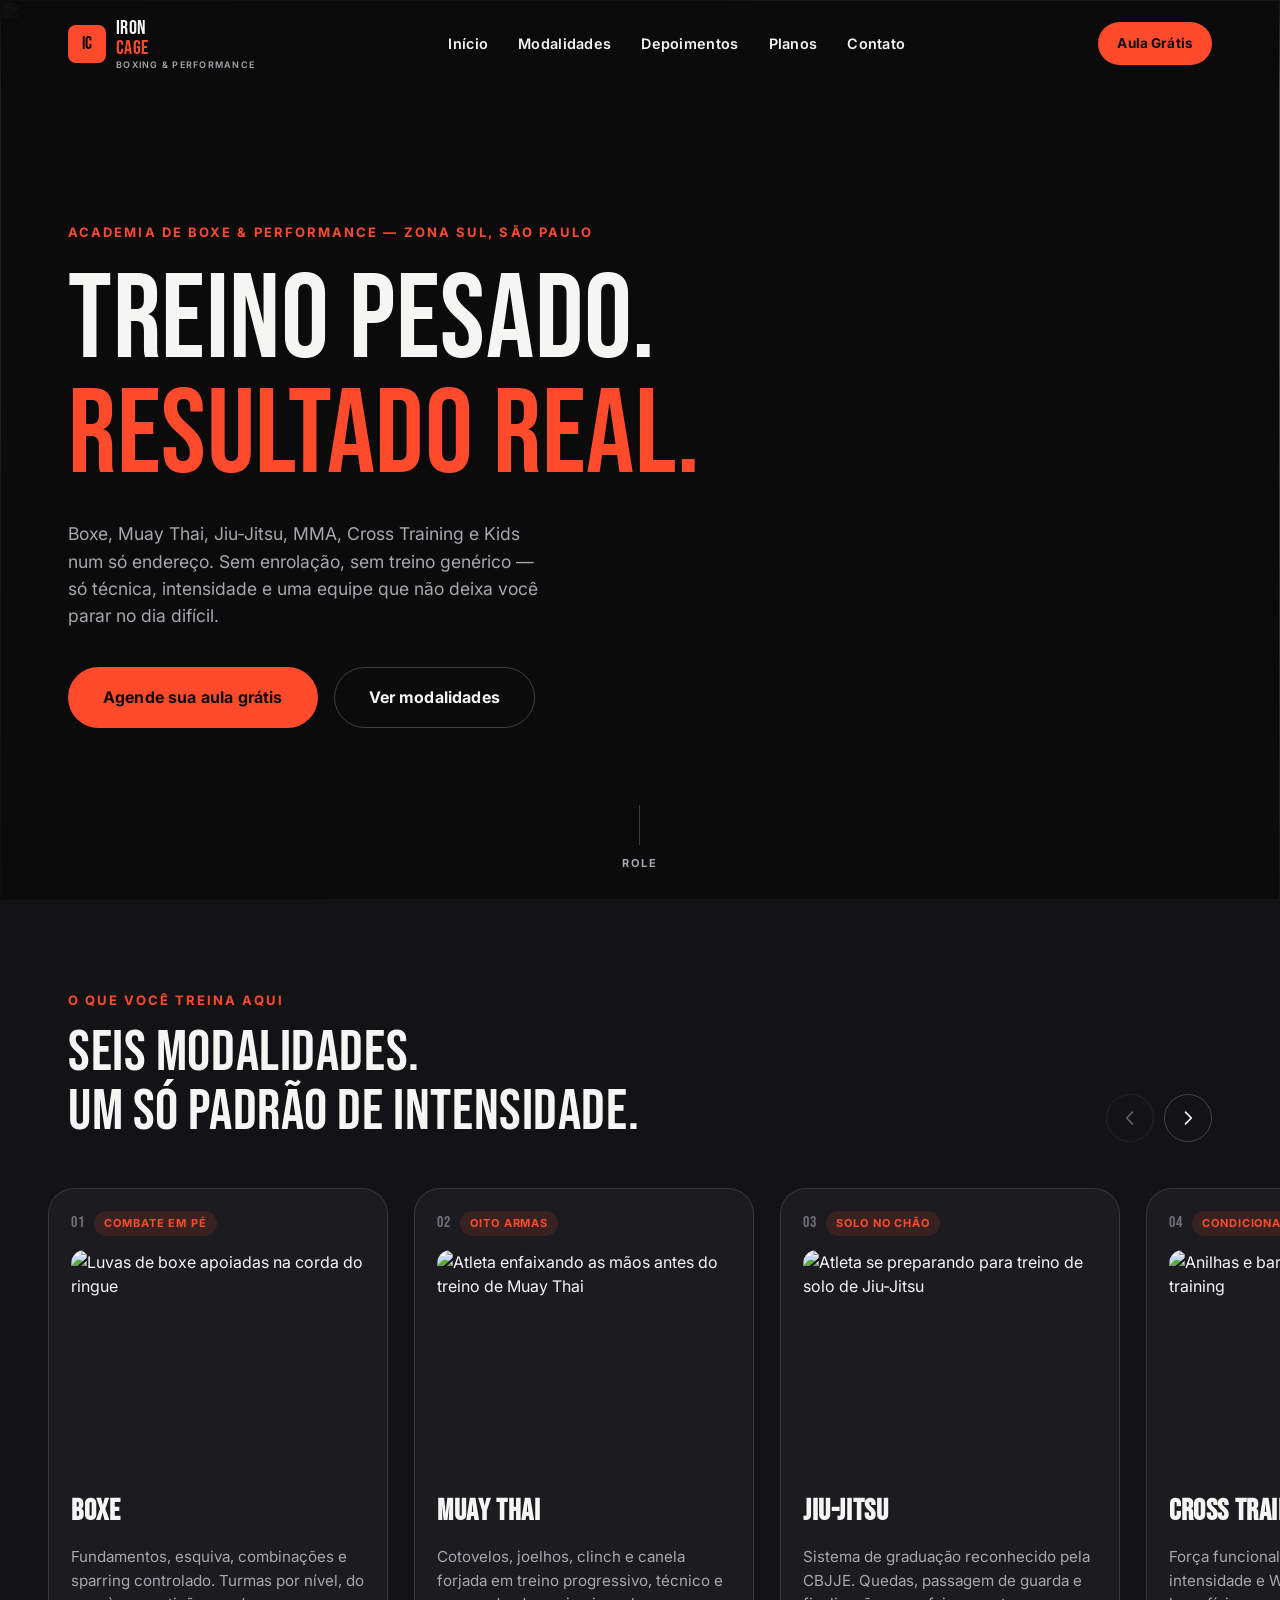
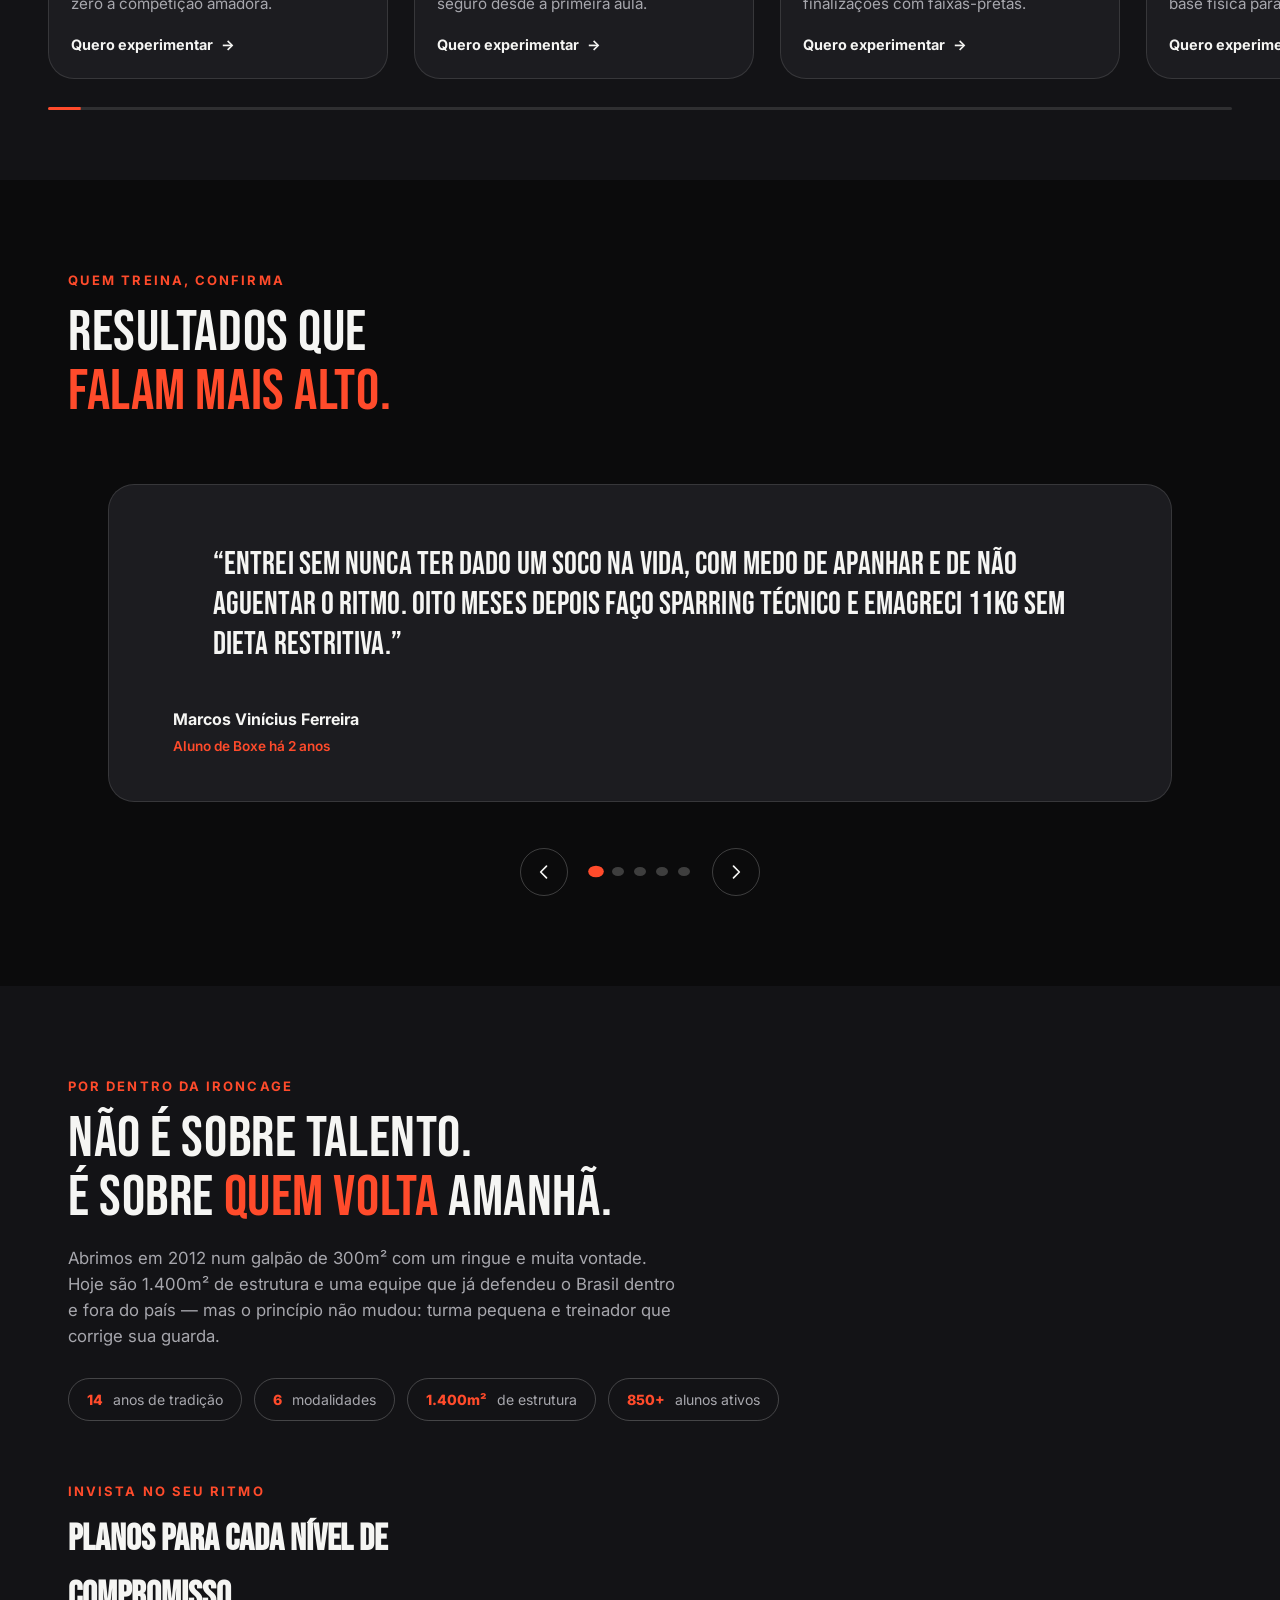
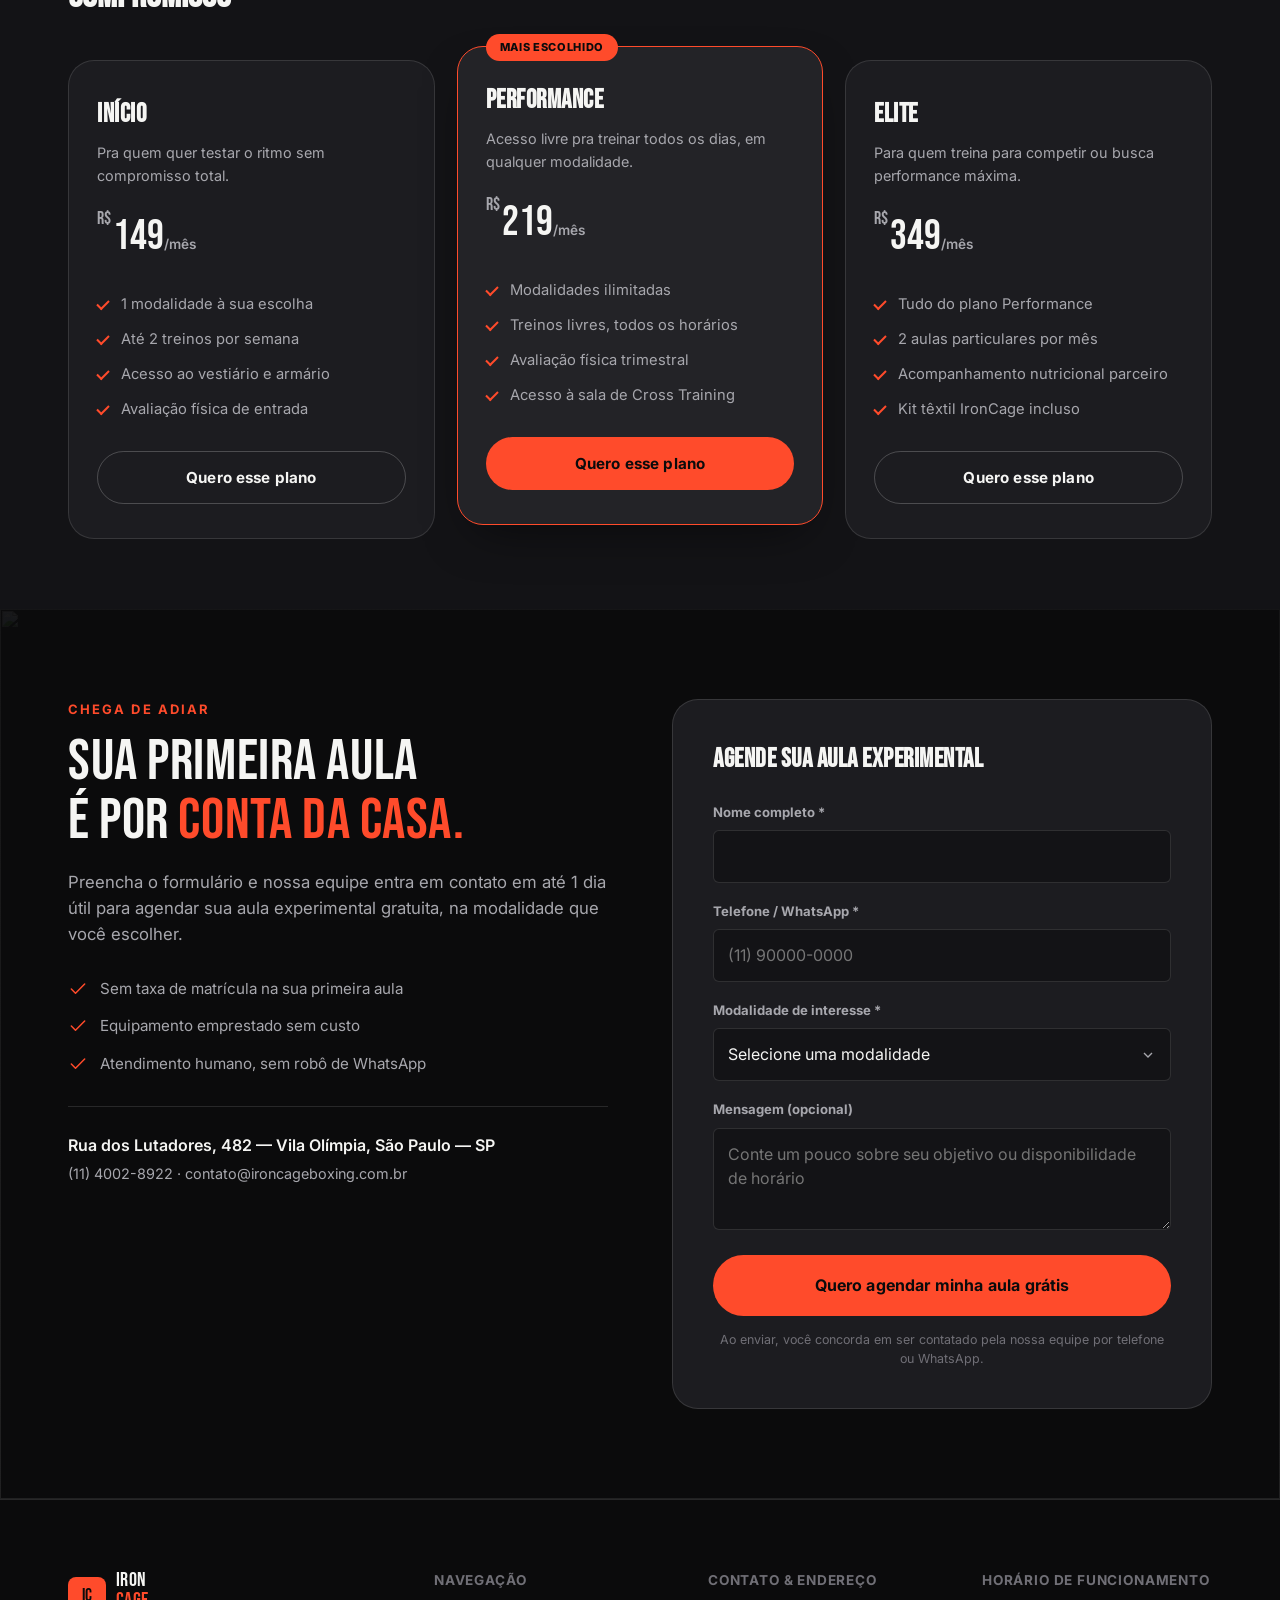
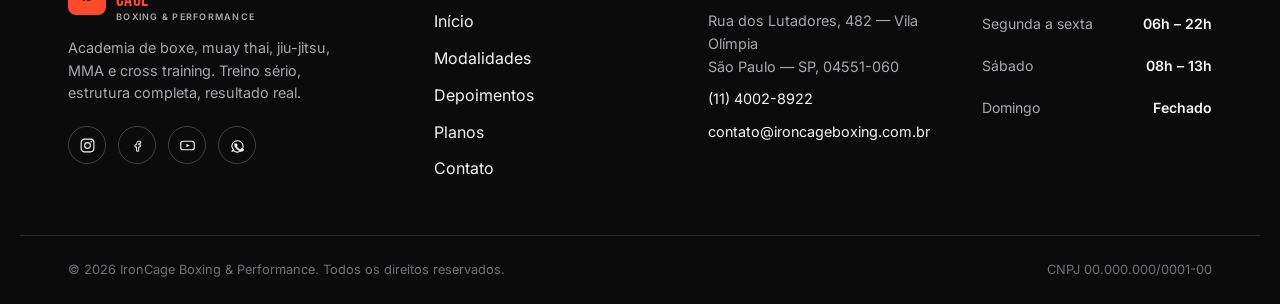
==== commit 69519f39: "Refactor all 5 templates: distinct section order, layout mechanic and WhatsApp CTA per niche Each si" ====
--- a/site-01-boxfit/index.html
+++ b/site-01-boxfit/index.html
@@ -4,7 +4,7 @@
 <meta charset="UTF-8">
 <meta name="viewport" content="width=device-width, initial-scale=1.0">
 <title>IronCage Boxing &amp; Performance — Academia de Boxe, Muay Thai, Jiu-Jitsu e MMA</title>
-<meta name="description" content="IronCage Boxing & Performance: academia de boxe, muay thai, jiu-jitsu, MMA e cross training. Treino sério, estrutura completa e time de treinadores de elite. Agende sua aula experimental grátis.">
+<meta name="description" content="IronCage Boxing & Performance: academia de boxe, muay thai, jiu-jitsu, MMA, cross training e kids. Treino sério, estrutura completa e time de treinadores de elite. Agende sua aula experimental grátis.">
 
 <link rel="preconnect" href="https://fonts.googleapis.com">
 <link rel="preconnect" href="https://fonts.gstatic.com" crossorigin>
@@ -28,31 +28,27 @@
       <ul>
         <li><a href="#hero">Início</a></li>
         <li><a href="#modalidades">Modalidades</a></li>
-        <li><a href="#treinadores">Treinadores</a></li>
+        <li><a href="#depoimentos">Depoimentos</a></li>
         <li><a href="#planos">Planos</a></li>
-        <li><a href="#depoimentos">Depoimentos</a></li>
         <li><a href="#contato">Contato</a></li>
       </ul>
     </nav>
 
     <div class="header-actions">
-      <a href="#contato" class="btn btn-accent btn-sm">Aula Experimental Grátis</a>
+      <a href="#contato" class="btn btn-accent btn-sm">Aula Grátis</a>
       <button class="hamburger" id="hamburger" aria-label="Abrir menu" aria-expanded="false" aria-controls="mobile-menu">
         <span></span><span></span><span></span>
       </button>
     </div>
   </div>
 
-  <div class="mobile-menu" id="mobile-menu" hidden>
+  <div class="mobile-menu" id="mobile-menu">
     <nav aria-label="Navegação móvel">
       <ul>
         <li><a href="#hero">Início</a></li>
         <li><a href="#modalidades">Modalidades</a></li>
-        <li><a href="#treinadores">Treinadores</a></li>
-        <li><a href="#horarios">Horários</a></li>
+        <li><a href="#depoimentos">Depoimentos</a></li>
         <li><a href="#planos">Planos</a></li>
-        <li><a href="#depoimentos">Depoimentos</a></li>
-        <li><a href="#faq">Dúvidas</a></li>
         <li><a href="#contato">Contato</a></li>
       </ul>
       <a href="#contato" class="btn btn-accent btn-block">Aula Experimental Grátis</a>
@@ -70,332 +66,206 @@
     </div>
 
     <div class="container hero-content">
-      <p class="eyebrow">Academia de Boxe &amp; Performance — Zona Sul, São Paulo</p>
-      <h1 class="hero-title">DISCIPLINA<br>QUE VIRA<br><span class="accent-text">PODER.</span></h1>
-      <p class="hero-lead">Boxe, Muay Thai, Jiu-Jitsu, MMA e Cross Training num só endereço. Treino técnico, estrutura de verdade e uma equipe que não deixa você desistir no dia difícil.</p>
+      <p class="hero-eyebrow">Academia de Boxe &amp; Performance — Zona Sul, São Paulo</p>
+      <h1 class="hero-title">
+        <span class="line-wrap"><span class="line">TREINO PESADO.</span></span>
+        <span class="line-wrap"><span class="line accent-text">RESULTADO REAL.</span></span>
+      </h1>
+      <p class="hero-lead">Boxe, Muay Thai, Jiu-Jitsu, MMA, Cross Training e Kids num só endereço. Sem enrolação, sem treino genérico — só técnica, intensidade e uma equipe que não deixa você parar no dia difícil.</p>
       <div class="hero-cta">
         <a href="#contato" class="btn btn-accent btn-lg">Agende sua aula grátis</a>
-        <a href="#sobre" class="btn btn-ghost btn-lg">Conheça a estrutura</a>
-      </div>
-    </div>
-
-    <div class="hero-scroll" aria-hidden="true"><span></span>ROLE PARA BAIXO</div>
+        <a href="#modalidades" class="btn btn-ghost btn-lg">Ver modalidades</a>
+      </div>
+    </div>
+
+    <a href="#modalidades" class="hero-scroll-cue" aria-label="Rolar até as modalidades">
+      <span class="hero-scroll-line" aria-hidden="true"></span>
+      ROLE
+    </a>
   </section>
 
-  <!-- ========== STATS ========== -->
-  <section class="stats" id="stats" aria-label="Números da IronCage">
-    <div class="container stats-grid">
-      <div class="stat-item">
-        <span class="stat-number" data-count="14" data-suffix="">0</span>
-        <span class="stat-label">Anos de tradição</span>
-      </div>
-      <div class="stat-item">
-        <span class="stat-number" data-count="850" data-suffix="+">0</span>
-        <span class="stat-label">Alunos ativos</span>
-      </div>
-      <div class="stat-item">
-        <span class="stat-number" data-count="32" data-suffix="">0</span>
-        <span class="stat-label">Lutadores formados</span>
-      </div>
-      <div class="stat-item">
-        <span class="stat-number" data-count="6" data-suffix="">0</span>
-        <span class="stat-label">Modalidades</span>
-      </div>
-    </div>
+  <!-- ========== MODALIDADES — grid horizontal com scroll-snap ========== -->
+  <section class="services" id="modalidades">
+    <div class="container services-head">
+      <div class="services-head-text">
+        <p class="section-eyebrow reveal">O que você treina aqui</p>
+        <h2 class="section-title reveal">SEIS MODALIDADES.<br>UM SÓ PADRÃO<br class="mob-only"> DE INTENSIDADE.</h2>
+      </div>
+      <div class="services-nav" role="group" aria-label="Navegar entre modalidades">
+        <button type="button" class="services-arrow" data-dir="-1" aria-label="Modalidade anterior">
+          <svg viewBox="0 0 24 24" fill="none" aria-hidden="true"><path d="M15 5 8 12l7 7" stroke="currentColor" stroke-width="2" stroke-linecap="round" stroke-linejoin="round"/></svg>
+        </button>
+        <button type="button" class="services-arrow" data-dir="1" aria-label="Próxima modalidade">
+          <svg viewBox="0 0 24 24" fill="none" aria-hidden="true"><path d="M9 5l7 7-7 7" stroke="currentColor" stroke-width="2" stroke-linecap="round" stroke-linejoin="round"/></svg>
+        </button>
+      </div>
+    </div>
+
+    <div class="services-scroller" id="servicesScroller" tabindex="0" aria-label="Lista de modalidades — arraste ou role lateralmente">
+      <ul class="services-track" id="servicesTrack">
+
+        <li class="service-card">
+          <p class="service-no">01 <span class="service-tag">Combate em pé</span></p>
+          <div class="service-media"><img src="https://images.unsplash.com/photo-1517438476312-10d79c077509?auto=format&fit=crop&w=900&q=80" alt="Luvas de boxe apoiadas na corda do ringue" loading="lazy"></div>
+          <h3 class="service-title">BOXE</h3>
+          <p class="service-desc">Fundamentos, esquiva, combinações e sparring controlado. Turmas por nível, do zero à competição amadora.</p>
+          <a href="#contato" class="service-link">Quero experimentar <span aria-hidden="true">&rarr;</span></a>
+        </li>
+
+        <li class="service-card">
+          <p class="service-no">02 <span class="service-tag">Oito armas</span></p>
+          <div class="service-media"><img src="https://images.unsplash.com/photo-1552674605-db6ffd4facb5?auto=format&fit=crop&w=900&q=80" alt="Atleta enfaixando as mãos antes do treino de Muay Thai" loading="lazy"></div>
+          <h3 class="service-title">MUAY THAI</h3>
+          <p class="service-desc">Cotovelos, joelhos, clinch e canela forjada em treino progressivo, técnico e seguro desde a primeira aula.</p>
+          <a href="#contato" class="service-link">Quero experimentar <span aria-hidden="true">&rarr;</span></a>
+        </li>
+
+        <li class="service-card">
+          <p class="service-no">03 <span class="service-tag">Solo no chão</span></p>
+          <div class="service-media"><img src="https://images.unsplash.com/photo-1594737625785-a6cbdabd333c?auto=format&fit=crop&w=900&q=80" alt="Atleta se preparando para treino de solo de Jiu-Jitsu" loading="lazy"></div>
+          <h3 class="service-title">JIU-JITSU</h3>
+          <p class="service-desc">Sistema de graduação reconhecido pela CBJJE. Quedas, passagem de guarda e finalizações com faixas-pretas.</p>
+          <a href="#contato" class="service-link">Quero experimentar <span aria-hidden="true">&rarr;</span></a>
+        </li>
+
+        <li class="service-card">
+          <p class="service-no">04 <span class="service-tag">Condicionamento</span></p>
+          <div class="service-media"><img src="https://images.unsplash.com/photo-1526506118085-60ce8714f8c5?auto=format&fit=crop&w=900&q=80" alt="Anilhas e barras em sala de cross training" loading="lazy"></div>
+          <h3 class="service-title">CROSS TRAINING</h3>
+          <p class="service-desc">Força funcional, cardio de alta intensidade e WODs cronometrados. A base física para qualquer luta.</p>
+          <a href="#contato" class="service-link">Quero experimentar <span aria-hidden="true">&rarr;</span></a>
+        </li>
+
+        <li class="service-card">
+          <p class="service-no">05 <span class="service-tag">Luta completa</span></p>
+          <div class="service-media"><img src="https://images.unsplash.com/photo-1585298723682-7115561c51b7?auto=format&fit=crop&w=900&q=80" alt="Lutador de MMA se preparando para o treino" loading="lazy"></div>
+          <h3 class="service-title">MMA</h3>
+          <p class="service-desc">Striking, wrestling e solo integrados. Para quem quer competir ou só entender a luta por inteiro.</p>
+          <a href="#contato" class="service-link">Quero experimentar <span aria-hidden="true">&rarr;</span></a>
+        </li>
+
+        <li class="service-card">
+          <p class="service-no">06 <span class="service-tag">6 a 12 anos</span></p>
+          <div class="service-media"><img src="https://images.unsplash.com/photo-1518611012118-696072aa579a?auto=format&fit=crop&w=900&q=80" alt="Ambiente de treino leve e acolhedor para crianças" loading="lazy"></div>
+          <h3 class="service-title">KIDS</h3>
+          <p class="service-desc">Boxe e jiu-jitsu adaptados para crianças: disciplina, coordenação motora e respeito, do jeito lúdico.</p>
+          <a href="#contato" class="service-link">Quero experimentar <span aria-hidden="true">&rarr;</span></a>
+        </li>
+
+      </ul>
+    </div>
+
+    <div class="services-progress" aria-hidden="true"><span class="services-progress-bar" id="servicesProgressBar"></span></div>
   </section>
 
-  <!-- ========== MODALIDADES ========== -->
-  <section class="modalidades section" id="modalidades">
+  <!-- ========== DEPOIMENTOS — carrossel ========== -->
+  <section class="testimonials" id="depoimentos">
     <div class="container">
-      <p class="section-eyebrow">O que treinamos</p>
-      <h2 class="section-title">MODALIDADES<br>PARA TODO<br class="mob-only"> TIPO DE OBJETIVO</h2>
-      <p class="section-lead">Da primeira aula à faixa preta, do combate amador à performance de alto rendimento. Escolha sua trilha — ou treine todas.</p>
-
-      <div class="card-grid">
-
-        <article class="prog-card">
-          <p class="prog-no">MODALIDADE 01 <span class="prog-tag">Combate em pé</span></p>
-          <div class="prog-media">
-            <img src="https://images.unsplash.com/photo-1517438476312-10d79c077509?auto=format&fit=crop&w=900&q=80" alt="Luvas de boxe apoiadas em um ringue" loading="lazy">
-          </div>
-          <h3 class="prog-title">BOXE</h3>
-          <p class="prog-desc">Fundamentos, esquiva, combinações e sparring controlado. Turmas por nível, do zero à competição amadora.</p>
-          <a href="#contato" class="prog-link">Quero experimentar <span aria-hidden="true">&rarr;</span></a>
-        </article>
-
-        <article class="prog-card">
-          <p class="prog-no">MODALIDADE 02 <span class="prog-tag">Arte suave</span></p>
-          <div class="prog-media">
-            <img src="https://images.unsplash.com/photo-1552674605-db6ffd4facb5?auto=format&fit=crop&w=900&q=80" alt="Atleta enfaixando as mãos antes do treino" loading="lazy">
-          </div>
-          <h3 class="prog-title">MUAY THAI</h3>
-          <p class="prog-desc">A arte das oito armas. Cotovelos, joelhos, clinch e canela forjada em treino progressivo e seguro.</p>
-          <a href="#contato" class="prog-link">Quero experimentar <span aria-hidden="true">&rarr;</span></a>
-        </article>
-
-        <article class="prog-card">
-          <p class="prog-no">MODALIDADE 03 <span class="prog-tag">Solo no chão</span></p>
-          <div class="prog-media">
-            <img src="https://images.unsplash.com/photo-1594737625785-a6cbdabd333c?auto=format&fit=crop&w=900&q=80" alt="Atleta se preparando para treino de solo" loading="lazy">
-          </div>
-          <h3 class="prog-title">JIU-JITSU</h3>
-          <p class="prog-desc">Sistema de graduação reconhecido pela CBJJE. Quedas, passagem de guarda e finalizações com faixas-pretas.</p>
-          <a href="#contato" class="prog-link">Quero experimentar <span aria-hidden="true">&rarr;</span></a>
-        </article>
-
-        <article class="prog-card">
-          <p class="prog-no">MODALIDADE 04 <span class="prog-tag">Condicionamento</span></p>
-          <div class="prog-media">
-            <img src="https://images.unsplash.com/photo-1526506118085-60ce8714f8c5?auto=format&fit=crop&w=900&q=80" alt="Anilhas e barras em sala de cross training" loading="lazy">
-          </div>
-          <h3 class="prog-title">CROSS TRAINING</h3>
-          <p class="prog-desc">Força funcional, cardio de alta intensidade e WODs cronometrados. A base física para qualquer luta.</p>
-          <a href="#contato" class="prog-link">Quero experimentar <span aria-hidden="true">&rarr;</span></a>
-        </article>
-
-        <article class="prog-card">
-          <p class="prog-no">MODALIDADE 05 <span class="prog-tag">Luta completa</span></p>
-          <div class="prog-media">
-            <img src="https://images.unsplash.com/photo-1585298723682-7115561c51b7?auto=format&fit=crop&w=900&q=80" alt="Lutador de MMA se preparando para o treino" loading="lazy">
-          </div>
-          <h3 class="prog-title">MMA</h3>
-          <p class="prog-desc">Striking, wrestling e solo integrados. Para quem quer competir ou só entender a luta por inteiro.</p>
-          <a href="#contato" class="prog-link">Quero experimentar <span aria-hidden="true">&rarr;</span></a>
-        </article>
-
-        <article class="prog-card">
-          <p class="prog-no">MODALIDADE 06 <span class="prog-tag">6 a 12 anos</span></p>
-          <div class="prog-media">
-            <img src="https://images.unsplash.com/photo-1518611012118-696072aa579a?auto=format&fit=crop&w=900&q=80" alt="Ambiente de treino leve e acolhedor para crianças" loading="lazy">
-          </div>
-          <h3 class="prog-title">KIDS</h3>
-          <p class="prog-desc">Boxe e jiu-jitsu adaptados para crianças: disciplina, coordenação motora e respeito, do jeito lúdico.</p>
-          <a href="#contato" class="prog-link">Quero experimentar <span aria-hidden="true">&rarr;</span></a>
-        </article>
-
+      <p class="section-eyebrow reveal">Quem treina, confirma</p>
+      <h2 class="section-title reveal">RESULTADOS QUE<br><span class="accent-text">FALAM MAIS ALTO.</span></h2>
+
+      <div class="carousel" id="testiCarousel">
+        <div class="carousel-viewport">
+          <ul class="carousel-track" id="testiTrack">
+
+            <li class="testi-slide">
+              <figure>
+                <blockquote>
+                  <p>&ldquo;Entrei sem nunca ter dado um soco na vida, com medo de apanhar e de não aguentar o ritmo. Oito meses depois faço sparring técnico e emagreci 11kg sem dieta restritiva.&rdquo;</p>
+                </blockquote>
+                <figcaption>
+                  <strong>Marcos Vinícius Ferreira</strong>
+                  <span>Aluno de Boxe há 2 anos</span>
+                </figcaption>
+              </figure>
+            </li>
+
+            <li class="testi-slide">
+              <figure>
+                <blockquote>
+                  <p>&ldquo;O que mais me prendeu foi a atenção nos detalhes: postura de clinch, distância, respiração. Não é academia de treino genérico — cada professor enxerga onde você está travado.&rdquo;</p>
+                </blockquote>
+                <figcaption>
+                  <strong>Juliana Prado</strong>
+                  <span>Aluna de Muay Thai</span>
+                </figcaption>
+              </figure>
+            </li>
+
+            <li class="testi-slide">
+              <figure>
+                <blockquote>
+                  <p>&ldquo;Meu filho de 8 anos era extremamente disperso. Na IronCage Kids ele aprendeu a esperar a vez, respeitar o colega de treino e hoje pede pra ir três vezes por semana.&rdquo;</p>
+                </blockquote>
+                <figcaption>
+                  <strong>Eduardo Salles</strong>
+                  <span>Pai de aluno da turma Kids</span>
+                </figcaption>
+              </figure>
+            </li>
+
+            <li class="testi-slide">
+              <figure>
+                <blockquote>
+                  <p>&ldquo;Cheguei faixa branca sem nenhuma base e o professor nunca deixou eu me sentir por fora. Hoje sou faixa roxa e ajudo os novatos exatamente como me ajudaram.&rdquo;</p>
+                </blockquote>
+                <figcaption>
+                  <strong>Patrícia Menezes</strong>
+                  <span>Aluna de Jiu-Jitsu, faixa roxa</span>
+                </figcaption>
+              </figure>
+            </li>
+
+            <li class="testi-slide">
+              <figure>
+                <blockquote>
+                  <p>&ldquo;Treino MMA há 1 ano e nunca me senti tão forte. A estrutura é completa, os horários encaixam na minha rotina e o nível técnico é muito acima do que eu esperava.&rdquo;</p>
+                </blockquote>
+                <figcaption>
+                  <strong>Rodrigo Almeida</strong>
+                  <span>Aluno de MMA</span>
+                </figcaption>
+              </figure>
+            </li>
+
+          </ul>
+        </div>
+
+        <div class="carousel-controls">
+          <button type="button" class="carousel-arrow" data-dir="-1" aria-label="Depoimento anterior">
+            <svg viewBox="0 0 24 24" fill="none" aria-hidden="true"><path d="M15 5 8 12l7 7" stroke="currentColor" stroke-width="2" stroke-linecap="round" stroke-linejoin="round"/></svg>
+          </button>
+          <div class="carousel-dots" id="testiDots" role="tablist" aria-label="Selecionar depoimento"></div>
+          <button type="button" class="carousel-arrow" data-dir="1" aria-label="Próximo depoimento">
+            <svg viewBox="0 0 24 24" fill="none" aria-hidden="true"><path d="M9 5l7 7-7 7" stroke="currentColor" stroke-width="2" stroke-linecap="round" stroke-linejoin="round"/></svg>
+          </button>
+        </div>
       </div>
     </div>
   </section>
 
-  <!-- ========== SOBRE ========== -->
-  <section class="about section" id="sobre">
-    <div class="container about-grid">
-      <div class="about-media">
-        <img src="https://images.unsplash.com/photo-1583473848882-f9a5bc7fd2ee?auto=format&fit=crop&w=1000&q=80" alt="Ringue e estrutura de treino da academia IronCage" loading="lazy">
-        <div class="about-media-badge">
-          <strong>14</strong>
-          <span>anos formando atletas e amadores em São Paulo</span>
-        </div>
-      </div>
-      <div class="about-content">
-        <p class="section-eyebrow">Por dentro da IronCage</p>
-        <h2 class="section-title">NÃO É SOBRE<br>TALENTO. É SOBRE<br><span class="accent-text">QUEM VOLTA</span> AMANHÃ.</h2>
-        <p class="about-text">Abrimos em 2012 num galpão de 300m² com um ringue e muita vontade. Hoje são 1.400m² de estrutura e uma equipe que já defendeu o Brasil dentro e fora do país — mas o princípio não mudou: turma pequena, treinador que corrige sua guarda e plano pensado pra durar mais que um mês de motivação.</p>
-
-        <ul class="diff-list">
-          <li>
-            <span class="diff-icon" aria-hidden="true">
-              <svg viewBox="0 0 24 24" fill="none"><path d="M12 2 4 6v6c0 5 3.4 8.7 8 10 4.6-1.3 8-5 8-10V6l-8-4Z" stroke="currentColor" stroke-width="1.6" stroke-linejoin="round"/></svg>
-            </span>
-            <div>
-              <h3>Estrutura completa</h3>
-              <p>Ringue oficial, tatame com 220m² para solo e sala de cross training climatizada.</p>
-            </div>
-          </li>
-          <li>
-            <span class="diff-icon" aria-hidden="true">
-              <svg viewBox="0 0 24 24" fill="none"><path d="M12 21s-7-4.35-9.5-9C.5 7.5 3 3.5 7 3.5c2 0 3.5 1 5 3 1.5-2 3-3 5-3 4 0 6.5 4 4.5 8.5C19 16.65 12 21 12 21Z" stroke="currentColor" stroke-width="1.6" stroke-linejoin="round"/></svg>
-            </span>
-            <div>
-              <h3>Treinadores de elite</h3>
-              <p>Faixas-pretas e ex-atletas dando aula todos os dias — não só em workshop.</p>
-            </div>
-          </li>
-          <li>
-            <span class="diff-icon" aria-hidden="true">
-              <svg viewBox="0 0 24 24" fill="none"><path d="M4 20V10M12 20V4M20 20v-7" stroke="currentColor" stroke-width="1.6" stroke-linecap="round"/></svg>
-            </span>
-            <div>
-              <h3>Turmas por nível</h3>
-              <p>Iniciante, intermediário e avançado separados — você nunca treina fora do seu ritmo.</p>
-            </div>
-          </li>
+  <!-- ========== FINAL — estrutura/planos ========== -->
+  <section class="finale" id="planos">
+    <div class="container">
+      <div class="finale-intro">
+        <p class="section-eyebrow reveal">Por dentro da IronCage</p>
+        <h2 class="section-title reveal">NÃO É SOBRE TALENTO.<br>É SOBRE <span class="accent-text">QUEM VOLTA</span> AMANHÃ.</h2>
+        <p class="section-lead reveal">Abrimos em 2012 num galpão de 300m² com um ringue e muita vontade. Hoje são 1.400m² de estrutura e uma equipe que já defendeu o Brasil dentro e fora do país — mas o princípio não mudou: turma pequena e treinador que corrige sua guarda.</p>
+
+        <ul class="finale-badges reveal">
+          <li><strong>14</strong> anos de tradição</li>
+          <li><strong>6</strong> modalidades</li>
+          <li><strong>1.400m²</strong> de estrutura</li>
+          <li><strong>850+</strong> alunos ativos</li>
         </ul>
       </div>
-    </div>
-  </section>
-
-  <!-- ========== TREINADORES ========== -->
-  <section class="coaches section" id="treinadores">
-    <div class="container">
-      <p class="section-eyebrow">Quem te leva junto</p>
-      <h2 class="section-title">A EQUIPE POR<br>TRÁS DO SEU<br><span class="accent-text">PRÓXIMO NÍVEL</span></h2>
-
-      <div class="coach-grid">
-        <article class="coach-card">
-          <div class="coach-photo">
-            <img src="https://images.unsplash.com/photo-1490645935967-10de6ba17061?auto=format&fit=crop&w=700&q=80" alt="Retrato de Rafael Duarte, treinador de boxe" loading="lazy">
-          </div>
-          <h3 class="coach-name">Rafael Duarte</h3>
-          <p class="coach-role">Head Coach &middot; Boxe</p>
-          <p class="coach-bio">15 anos de tapete, ex-atleta do time amador paulista. Especialista em base técnica e correção de guarda para iniciantes.</p>
-        </article>
-
-        <article class="coach-card">
-          <div class="coach-photo">
-            <img src="https://images.unsplash.com/photo-1552058544-f2b08422138a?auto=format&fit=crop&w=700&q=80" alt="Retrato de Bianca Rocha, treinadora de Muay Thai" loading="lazy">
-          </div>
-          <h3 class="coach-name">Bianca Rocha</h3>
-          <p class="coach-role">Muay Thai &middot; Cross Training</p>
-          <p class="coach-bio">Campeã estadual em 2019, hoje comanda as turmas de Muay Thai e monta os WODs de condicionamento da casa.</p>
-        </article>
-
-        <article class="coach-card">
-          <div class="coach-photo">
-            <img src="https://images.unsplash.com/photo-1507003211169-0a1dd7228f2d?auto=format&fit=crop&w=700&q=80" alt="Retrato de Thiago Nakamura, treinador de Jiu-Jitsu" loading="lazy">
-          </div>
-          <h3 class="coach-name">Thiago Nakamura</h3>
-          <p class="coach-role">Jiu-Jitsu &middot; Faixa-preta 3º grau</p>
-          <p class="coach-bio">Formado sob a linhagem Gracie Barra, já graduou mais de 40 faixas. Conduz as avaliações de graduação da IronCage.</p>
-        </article>
-
-        <article class="coach-card">
-          <div class="coach-photo">
-            <img src="https://images.unsplash.com/photo-1571908599407-cdb918ed83bf?auto=format&fit=crop&w=700&q=80" alt="Retrato de Camila Torres, treinadora de MMA e turma Kids" loading="lazy">
-          </div>
-          <h3 class="coach-name">Camila Torres</h3>
-          <p class="coach-role">MMA &middot; Kids</p>
-          <p class="coach-bio">Ex-atleta amadora de MMA, hoje une striking e solo nas turmas adultas e comanda a IronCage Kids com muita paciência.</p>
-        </article>
-      </div>
-    </div>
-  </section>
-
-  <!-- ========== HORÁRIOS ========== -->
-  <section class="schedule section" id="horarios">
-    <div class="container">
-      <p class="section-eyebrow">Organize sua semana</p>
-      <h2 class="section-title">GRADE DE<br>HORÁRIOS</h2>
-      <p class="section-lead">Treinos de segunda a sábado, de madrugada ao início da noite. Encontre o horário que cabe na sua rotina.</p>
-
-      <div class="table-wrap">
-        <table class="schedule-table">
-          <caption class="sr-only">Grade semanal de horários por modalidade</caption>
-          <thead>
-            <tr>
-              <th scope="col">Horário</th>
-              <th scope="col">Segunda</th>
-              <th scope="col">Terça</th>
-              <th scope="col">Quarta</th>
-              <th scope="col">Quinta</th>
-              <th scope="col">Sexta</th>
-              <th scope="col">Sábado</th>
-            </tr>
-          </thead>
-          <tbody>
-            <tr>
-              <th scope="row">06:00–07:00</th>
-              <td><span class="tag tag-cross">Cross Training</span></td>
-              <td><span class="tag tag-boxe">Boxe</span></td>
-              <td><span class="tag tag-cross">Cross Training</span></td>
-              <td><span class="tag tag-boxe">Boxe</span></td>
-              <td><span class="tag tag-cross">Cross Training</span></td>
-              <td><span class="tag tag-jj">Jiu-Jitsu</span></td>
-            </tr>
-            <tr>
-              <th scope="row">07:00–08:00</th>
-              <td><span class="tag tag-boxe">Boxe</span></td>
-              <td><span class="tag tag-mt">Muay Thai</span></td>
-              <td><span class="tag tag-boxe">Boxe</span></td>
-              <td><span class="tag tag-mt">Muay Thai</span></td>
-              <td><span class="tag tag-boxe">Boxe</span></td>
-              <td>—</td>
-            </tr>
-            <tr>
-              <th scope="row">18:00–19:00</th>
-              <td><span class="tag tag-kids">Kids Boxe</span></td>
-              <td><span class="tag tag-kids">Kids Muay Thai</span></td>
-              <td><span class="tag tag-kids">Kids Jiu-Jitsu</span></td>
-              <td><span class="tag tag-kids">Kids Boxe</span></td>
-              <td><span class="tag tag-kids">Kids Muay Thai</span></td>
-              <td>—</td>
-            </tr>
-            <tr>
-              <th scope="row">19:00–20:00</th>
-              <td><span class="tag tag-boxe">Boxe</span></td>
-              <td><span class="tag tag-mt">Muay Thai</span></td>
-              <td><span class="tag tag-jj">Jiu-Jitsu</span></td>
-              <td><span class="tag tag-mt">Muay Thai</span></td>
-              <td><span class="tag tag-mma">MMA</span></td>
-              <td>—</td>
-            </tr>
-          </tbody>
-        </table>
-      </div>
-      <p class="schedule-note">Horários de sábado sujeitos a alteração em feriados prolongados. Consulte a recepção ou fale com a gente pelo WhatsApp.</p>
-    </div>
-  </section>
-
-  <!-- ========== DEPOIMENTOS ========== -->
-  <section class="testimonials section" id="depoimentos">
-    <div class="container">
-      <p class="section-eyebrow">Quem treina, confirma</p>
-      <h2 class="section-title">RESULTADOS QUE<br><span class="accent-text">FALAM MAIS ALTO</span></h2>
-
-      <div class="testi-grid">
-        <figure class="testi-card">
-          <blockquote>
-            <p>&ldquo;Entrei sem nunca ter dado um soco na vida, com medo de apanhar e de não aguentar o ritmo. Oito meses depois faço sparring técnico e emagreci 11kg sem nunca ter feito dieta restritiva.&rdquo;</p>
-          </blockquote>
-          <figcaption>
-            <strong>Marcos Vinícius Ferreira</strong>
-            <span>Aluno de Boxe há 2 anos</span>
-          </figcaption>
-        </figure>
-
-        <figure class="testi-card">
-          <blockquote>
-            <p>&ldquo;O que mais me prendeu foi a atenção nos detalhes: postura de clinch, distância, respiração. Não é academia de treino genérico — cada professor realmente enxerga onde você está travado.&rdquo;</p>
-          </blockquote>
-          <figcaption>
-            <strong>Juliana Prado</strong>
-            <span>Aluna de Muay Thai</span>
-          </figcaption>
-        </figure>
-
-        <figure class="testi-card">
-          <blockquote>
-            <p>&ldquo;Meu filho de 8 anos era extremamente disperso. Na IronCage Kids ele aprendeu a esperar a vez, respeitar o colega de treino e hoje pede pra ir três vezes por semana. Mudou o comportamento dele em casa também.&rdquo;</p>
-          </blockquote>
-          <figcaption>
-            <strong>Eduardo Salles</strong>
-            <span>Pai de aluno da turma Kids</span>
-          </figcaption>
-        </figure>
-
-        <figure class="testi-card">
-          <blockquote>
-            <p>&ldquo;Cheguei faixa branca sem nenhuma base e o professor Thiago nunca deixou eu me sentir por fora. Hoje sou faixa roxa e ajudo os novatos exatamente como me ajudaram.&rdquo;</p>
-          </blockquote>
-          <figcaption>
-            <strong>Patrícia Menezes</strong>
-            <span>Aluna de Jiu-Jitsu, faixa roxa</span>
-          </figcaption>
-        </figure>
-      </div>
-    </div>
-  </section>
-
-  <!-- ========== PLANOS ========== -->
-  <section class="pricing section" id="planos">
-    <div class="container">
-      <p class="section-eyebrow">Invista no seu ritmo</p>
-      <h2 class="section-title">PLANOS PARA<br>CADA NÍVEL<br><span class="accent-text">DE COMPROMISSO</span></h2>
-      <p class="section-lead">Sem letra miúda. Sem taxa escondida. Cancele com 30 dias de aviso, sem multa.</p>
+
+      <p class="section-eyebrow reveal pricing-eyebrow">Invista no seu ritmo</p>
+      <h3 class="pricing-title reveal">PLANOS PARA CADA NÍVEL DE COMPROMISSO</h3>
 
       <div class="pricing-grid">
-        <article class="price-card">
-          <h3 class="price-name">Início</h3>
+        <article class="price-card reveal">
+          <h4 class="price-name">Início</h4>
           <p class="price-desc">Pra quem quer testar o ritmo sem compromisso total.</p>
           <p class="price-value"><span class="currency">R$</span>149<span class="period">/mês</span></p>
           <ul class="price-features">
@@ -407,30 +277,28 @@
           <a href="#contato" class="btn btn-outline btn-block">Quero esse plano</a>
         </article>
 
-        <article class="price-card price-card-featured">
+        <article class="price-card price-card-featured reveal">
           <p class="price-badge">Mais escolhido</p>
-          <h3 class="price-name">Performance</h3>
+          <h4 class="price-name">Performance</h4>
           <p class="price-desc">Acesso livre pra treinar todos os dias, em qualquer modalidade.</p>
           <p class="price-value"><span class="currency">R$</span>219<span class="period">/mês</span></p>
           <ul class="price-features">
             <li>Modalidades ilimitadas</li>
             <li>Treinos livres, todos os horários</li>
             <li>Avaliação física trimestral</li>
-            <li>Desconto em workshops e seminários</li>
             <li>Acesso à sala de Cross Training</li>
           </ul>
           <a href="#contato" class="btn btn-accent btn-block">Quero esse plano</a>
         </article>
 
-        <article class="price-card">
-          <h3 class="price-name">Elite</h3>
+        <article class="price-card reveal">
+          <h4 class="price-name">Elite</h4>
           <p class="price-desc">Para quem treina para competir ou busca performance máxima.</p>
           <p class="price-value"><span class="currency">R$</span>349<span class="period">/mês</span></p>
           <ul class="price-features">
             <li>Tudo do plano Performance</li>
             <li>2 aulas particulares por mês</li>
             <li>Acompanhamento nutricional parceiro</li>
-            <li>Prioridade em vagas de competição</li>
             <li>Kit têxtil IronCage incluso</li>
           </ul>
           <a href="#contato" class="btn btn-outline btn-block">Quero esse plano</a>
@@ -439,95 +307,22 @@
     </div>
   </section>
 
-  <!-- ========== FAQ ========== -->
-  <section class="faq section" id="faq">
-    <div class="container faq-grid">
-      <div class="faq-intro">
-        <p class="section-eyebrow">Antes de bater na porta</p>
-        <h2 class="section-title">PERGUNTAS<br>FREQUENTES</h2>
-        <p class="section-lead">Não achou sua dúvida aqui? Manda mensagem pra gente lá embaixo que respondemos no mesmo dia.</p>
-      </div>
-
-      <div class="accordion" id="accordion">
-        <div class="accordion-item">
-          <h3>
-            <button class="accordion-trigger" aria-expanded="true" aria-controls="faq-1">
-              Preciso ter experiência para começar?
-              <span class="accordion-icon" aria-hidden="true"></span>
-            </button>
-          </h3>
-          <div class="accordion-panel" id="faq-1">
-            <p>Não. A maioria dos nossos alunos começou do zero. Todas as modalidades têm turma de iniciante, com progressão gradual de intensidade e técnica antes de qualquer sparring.</p>
-          </div>
-        </div>
-
-        <div class="accordion-item">
-          <h3>
-            <button class="accordion-trigger" aria-expanded="false" aria-controls="faq-2">
-              Preciso levar equipamento próprio?
-              <span class="accordion-icon" aria-hidden="true"></span>
-            </button>
-          </h3>
-          <div class="accordion-panel" id="faq-2" hidden>
-            <p>Para a aula experimental, emprestamos luvas e bandagens sem custo. Ao se matricular, recomendamos adquirir seu próprio kit (luvas, bandagem e protetor bucal) — temos parceria com lojas locais e preço especial para alunos.</p>
-          </div>
-        </div>
-
-        <div class="accordion-item">
-          <h3>
-            <button class="accordion-trigger" aria-expanded="false" aria-controls="faq-3">
-              Qual a idade mínima para o Boxe Infantil?
-              <span class="accordion-icon" aria-hidden="true"></span>
-            </button>
-          </h3>
-          <div class="accordion-panel" id="faq-3" hidden>
-            <p>A turma Kids recebe crianças de 6 a 12 anos, com foco em coordenação motora, disciplina e fundamentos — sem contato pesado. Acima dos 13 anos, o aluno já pode migrar para as turmas juvenis regulares.</p>
-          </div>
-        </div>
-
-        <div class="accordion-item">
-          <h3>
-            <button class="accordion-trigger" aria-expanded="false" aria-controls="faq-4">
-              Posso experimentar antes de assinar um plano?
-              <span class="accordion-icon" aria-hidden="true"></span>
-            </button>
-          </h3>
-          <div class="accordion-panel" id="faq-4" hidden>
-            <p>Sim, e recomendamos fortemente. A aula experimental é gratuita, sem compromisso, e você pode escolher em qual modalidade quer conhecer a metodologia antes de decidir o plano.</p>
-          </div>
-        </div>
-
-        <div class="accordion-item">
-          <h3>
-            <button class="accordion-trigger" aria-expanded="false" aria-controls="faq-5">
-              Os planos têm fidelidade ou multa de cancelamento?
-              <span class="accordion-icon" aria-hidden="true"></span>
-            </button>
-          </h3>
-          <div class="accordion-panel" id="faq-5" hidden>
-            <p>Não trabalhamos com fidelidade. Basta avisar a recepção com 30 dias de antecedência para cancelar, sem multa e sem burocracia.</p>
-          </div>
-        </div>
-      </div>
-    </div>
-  </section>
-
-  <!-- ========== CTA FINAL + CONTATO ========== -->
-  <section class="cta-final" id="contato">
-    <div class="cta-final-media" aria-hidden="true">
+  <!-- ========== CONTATO ========== -->
+  <section class="contact" id="contato">
+    <div class="contact-media" aria-hidden="true">
       <img src="https://images.unsplash.com/photo-1524594152303-9fd13543fe6e?auto=format&fit=crop&w=1900&q=80" alt="" loading="lazy">
-      <div class="cta-final-overlay"></div>
-    </div>
-
-    <div class="container cta-final-grid">
-      <div class="cta-final-content">
-        <p class="section-eyebrow">Chega de adiar</p>
-        <h2 class="section-title">SUA PRIMEIRA<br>AULA É POR<br><span class="accent-text">CONTA DA CASA.</span></h2>
-        <p class="section-lead">Preencha o formulário e nossa equipe entra em contato em até 1 dia útil para agendar sua aula experimental gratuita, na modalidade que você escolher.</p>
-
-        <ul class="cta-info-list">
+      <div class="contact-overlay"></div>
+    </div>
+
+    <div class="container contact-grid">
+      <div class="contact-content">
+        <p class="section-eyebrow reveal">Chega de adiar</p>
+        <h2 class="section-title reveal">SUA PRIMEIRA AULA<br>É POR <span class="accent-text">CONTA DA CASA.</span></h2>
+        <p class="section-lead reveal">Preencha o formulário e nossa equipe entra em contato em até 1 dia útil para agendar sua aula experimental gratuita, na modalidade que você escolher.</p>
+
+        <ul class="contact-info-list reveal">
           <li>
-            <svg viewBox="0 0 24 24" fill="none" aria-hidden="true"><path d="M12 21s-7-4.35-9.5-9C.5 7.5 3 3.5 7 3.5c2 0 3.5 1 5 3 1.5-2 3-3 5-3 4 0 6.5 4 4.5 8.5C19 16.65 12 21 12 21Z" stroke="currentColor" stroke-width="1.6" stroke-linejoin="round"/></svg>
+            <svg viewBox="0 0 24 24" fill="none" aria-hidden="true"><path d="M20 6 9 17l-5-5" stroke="currentColor" stroke-width="1.8" stroke-linecap="round" stroke-linejoin="round"/></svg>
             Sem taxa de matrícula na sua primeira aula
           </li>
           <li>
@@ -539,9 +334,14 @@
             Atendimento humano, sem robô de WhatsApp
           </li>
         </ul>
-      </div>
-
-      <form class="contact-form" action="#" method="post" novalidate>
+
+        <div class="contact-address reveal">
+          <address>Rua dos Lutadores, 482 — Vila Olímpia, São Paulo — SP</address>
+          <p><a href="tel:+551140028922">(11) 4002-8922</a> &middot; <a href="mailto:contato@ironcageboxing.com.br">contato@ironcageboxing.com.br</a></p>
+        </div>
+      </div>
+
+      <form class="contact-form reveal" action="#" method="post" novalidate>
         <h3 class="form-title">Agende sua aula experimental</h3>
 
         <div class="form-field">
@@ -570,7 +370,7 @@
 
         <div class="form-field">
           <label for="mensagem">Mensagem (opcional)</label>
-          <textarea id="mensagem" name="mensagem" rows="4" placeholder="Conte um pouco sobre seu objetivo ou disponibilidade de horário"></textarea>
+          <textarea id="mensagem" name="mensagem" rows="3" placeholder="Conte um pouco sobre seu objetivo ou disponibilidade de horário"></textarea>
         </div>
 
         <button type="submit" class="btn btn-accent btn-block btn-lg">Quero agendar minha aula grátis</button>
@@ -602,7 +402,7 @@
         <a href="#" aria-label="IronCage no YouTube">
           <svg viewBox="0 0 24 24" fill="none" aria-hidden="true"><rect x="2.5" y="6" width="19" height="12" rx="3" stroke="currentColor" stroke-width="1.6"/><path d="M10.5 9.5v5l4.5-2.5-4.5-2.5Z" fill="currentColor"/></svg>
         </a>
-        <a href="#" aria-label="IronCage no WhatsApp">
+        <a href="https://wa.me/5511998765432?text=Quero%20come%C3%A7ar%20a%20treinar%20na%20IronCage" aria-label="IronCage no WhatsApp">
           <svg viewBox="0 0 24 24" fill="none" aria-hidden="true"><path d="M6.5 17.5 4 20l2.6-.7A8 8 0 1 0 4 12a7.9 7.9 0 0 0 1 3.9l1.5 1.6Z" stroke="currentColor" stroke-width="1.5" stroke-linejoin="round"/><path d="M9 9.6c.2-.6.7-.6 1-.6h.6c.2 0 .5 0 .7.5.3.6.9 1.9.9 2.1s0 .3-.2.5c-.2.3-.4.4-.6.6-.2.2-.4.4-.2.8.2.4 1 1.6 2.1 2.5 1.4 1.2 2 1.3 2.4 1.4.4 0 .6 0 .8-.2s.9-1 1.1-1.4c.2-.3.4-.3.7-.2s2 1 2.3 1.1c.3.2.5.2.6.3 0 .2 0 1-.4 1.9-.4.9-2.2 1.7-3 1.7-.8 0-1.5.1-4.8-1.9-2.6-1.6-4.3-4.4-4.4-4.6-.2-.2-1.2-1.7-1.2-3.2 0-1.5.8-2.2 1.1-2.5Z" fill="currentColor"/></svg>
         </a>
       </div>
@@ -613,11 +413,9 @@
       <ul>
         <li><a href="#hero">Início</a></li>
         <li><a href="#modalidades">Modalidades</a></li>
-        <li><a href="#treinadores">Treinadores</a></li>
-        <li><a href="#horarios">Horários</a></li>
+        <li><a href="#depoimentos">Depoimentos</a></li>
         <li><a href="#planos">Planos</a></li>
-        <li><a href="#depoimentos">Depoimentos</a></li>
-        <li><a href="#faq">Dúvidas</a></li>
+        <li><a href="#contato">Contato</a></li>
       </ul>
     </div>
 
@@ -640,18 +438,6 @@
       </ul>
     </div>
 
-    <div class="footer-map">
-      <h3>Como chegar</h3>
-      <div class="map-embed">
-        <iframe
-          title="Mapa de localização da IronCage Boxing and Performance"
-          src="https://www.google.com/maps?q=Vila+Olimpia+Sao+Paulo&output=embed"
-          loading="lazy"
-          referrerpolicy="no-referrer-when-downgrade">
-        </iframe>
-      </div>
-    </div>
-
   </div>
 
   <div class="container footer-bottom">
@@ -660,8 +446,14 @@
   </div>
 </footer>
 
-<script src="https://cdnjs.cloudflare.com/ajax/libs/gsap/3.12.5/gsap.min.js"></script>
-<script src="https://cdnjs.cloudflare.com/ajax/libs/gsap/3.12.5/ScrollTrigger.min.js"></script>
+<!-- ========== WHATSAPP FLUTUANTE ========== -->
+<a href="https://wa.me/5511998765432?text=Quero%20come%C3%A7ar%20a%20treinar%20na%20IronCage"
+   class="whatsapp-float" id="whatsappFloat" target="_blank" rel="noopener" aria-label="Falar com a IronCage no WhatsApp">
+  <svg viewBox="0 0 24 24" fill="none" aria-hidden="true"><path d="M6.5 17.5 4 20l2.6-.7A8 8 0 1 0 4 12a7.9 7.9 0 0 0 1 3.9l1.5 1.6Z" stroke="currentColor" stroke-width="1.5" stroke-linejoin="round"/><path d="M9 9.6c.2-.6.7-.6 1-.6h.6c.2 0 .5 0 .7.5.3.6.9 1.9.9 2.1s0 .3-.2.5c-.2.3-.4.4-.6.6-.2.2-.4.4-.2.8.2.4 1 1.6 2.1 2.5 1.4 1.2 2 1.3 2.4 1.4.4 0 .6 0 .8-.2s.9-1 1.1-1.4c.2-.3.4-.3.7-.2s2 1 2.3 1.1c.3.2.5.2.6.3 0 .2 0 1-.4 1.9-.4.9-2.2 1.7-3 1.7-.8 0-1.5.1-4.8-1.9-2.6-1.6-4.3-4.4-4.4-4.6-.2-.2-1.2-1.7-1.2-3.2 0-1.5.8-2.2 1.1-2.5Z" fill="currentColor"/></svg>
+</a>
+
+<script src="https://cdnjs.cloudflare.com/ajax/libs/gsap/3.13.0/gsap.min.js"></script>
+<script src="https://cdnjs.cloudflare.com/ajax/libs/gsap/3.13.0/ScrollTrigger.min.js"></script>
 <script src="js/script.js"></script>
 </body>
 </html>
--- a/site-01-boxfit/css/style.css
+++ b/site-01-boxfit/css/style.css
@@ -1,1153 +1,619 @@
-/* =========================================================
-   IRONCAGE BOXING & PERFORMANCE — STYLESHEET
-   Fonte display: Bebas Neue | Corpo: Inter
-   Paleta: preto quase puro + acento âmbar/vermelho
-========================================================= */
-
+/* ============================================================
+   IRONCAGE BOXING & PERFORMANCE
+   Rebuild — grid horizontal com scroll-snap (modalidades) +
+   carrossel de depoimentos. Dark / alta energia.
+   ============================================================ */
+
+/* ---------- Tokens ---------- */
 :root{
-  /* --- cores --- */
-  --color-bg:            #0B0B0C;
-  --color-bg-alt:        #131315;
-  --color-surface:       #1A1A1D;
-  --color-surface-2:     #202023;
-  --color-border:        #2B2B2F;
-  --color-text:          #F4F3F1;
-  --color-text-muted:    #A9A8AD;
-  --color-text-dim:      #77777D;
-
-  --color-accent:        #FF4B2B;
-  --color-accent-dim:    #C7371D;
-  --color-accent-soft:   rgba(255,75,43,.12);
-  --color-on-accent:     #0B0B0C;
-
-  /* --- tipografia --- */
-  --font-display: 'Bebas Neue', 'Anton', Impact, sans-serif;
-  --font-body: 'Inter', -apple-system, BlinkMacSystemFont, 'Segoe UI', sans-serif;
-
-  /* --- layout --- */
+  --black: #0B0B0C;
+  --black-soft: #131316;
+  --black-elev: #1C1C20;
+  --black-elev-2: #232327;
+  --line: rgba(245,245,243,0.12);
+  --line-strong: rgba(245,245,243,0.22);
+  --white: #F5F5F3;
+  --gray: #A7A7AD;
+  --gray-dim: #706F76;
+  --orange: #FF4B2B;
+  --orange-2: #FF6B45;
+  --orange-dim: #C43A1F;
+
+  --font-display: 'Bebas Neue', Impact, sans-serif;
+  --font-body: 'Inter', system-ui, sans-serif;
+
   --container: 1240px;
-  --radius-sm: 4px;
-  --radius-md: 8px;
-  --header-h: 84px;
-
-  /* --- motion --- */
-  --ease: cubic-bezier(.22,.68,0,1);
-  --dur-fast: 180ms;
-  --dur-med: 320ms;
-}
-
-/* =========================================================
-   RESET
-========================================================= */
+  --radius-sm: 6px;
+  --radius-md: 14px;
+  --radius-lg: 26px;
+
+  --ease-impact: cubic-bezier(.2,1.2,.3,1);
+  --shadow-card: 0 20px 50px -20px rgba(0,0,0,.6);
+}
+
+/* ---------- Reset ---------- */
 *, *::before, *::after{ box-sizing: border-box; }
-html{ scroll-behavior: smooth; }
+html{ scroll-behavior: smooth; -webkit-text-size-adjust: 100%; }
+html, body{ overflow-x: hidden; }
+body{
+  margin: 0;
+  background: var(--black);
+  color: var(--white);
+  font-family: var(--font-body);
+  font-size: 16px;
+  line-height: 1.55;
+  -webkit-font-smoothing: antialiased;
+}
+img{ max-width: 100%; display: block; }
+ul, ol{ margin: 0; padding: 0; list-style: none; }
+a{ color: inherit; text-decoration: none; }
+button{ font: inherit; color: inherit; background: none; border: none; cursor: pointer; }
+input, select, textarea{ font: inherit; color: inherit; }
+h1, h2, h3, h4, p{ margin: 0; }
+address{ font-style: normal; }
+svg{ display: block; }
+
 @media (prefers-reduced-motion: reduce){
   html{ scroll-behavior: auto; }
-  *, *::before, *::after{ animation-duration: .001ms !important; animation-iteration-count: 1 !important; transition-duration: .001ms !important; scroll-behavior: auto !important; }
-}
-
-body{
-  margin: 0;
-  background: var(--color-bg);
-  color: var(--color-text);
-  font-family: var(--font-body);
-  font-size: 16px;
-  line-height: 1.6;
-  -webkit-font-smoothing: antialiased;
-  overflow-x: hidden; /* rede de segurança contra grid/flex blowout */
-}
-
-img{ max-width: 100%; display: block; }
-ul{ list-style: none; margin: 0; padding: 0; }
-a{ color: inherit; text-decoration: none; }
-button{ font: inherit; color: inherit; background: none; border: 0; }
-input, select, textarea{ font: inherit; color: inherit; }
-h1,h2,h3,h4,p{ margin: 0; }
-address{ font-style: normal; }
-
-.sr-only{
-  position: absolute; width: 1px; height: 1px; padding: 0; margin: -1px;
-  overflow: hidden; clip: rect(0,0,0,0); white-space: nowrap; border: 0;
+  *, *::before, *::after{ animation-duration: .01ms !important; animation-iteration-count: 1 !important; transition-duration: .01ms !important; scroll-behavior: auto !important; }
 }
 
 .skip-link{
-  position: absolute; left: 0; top: -60px;
-  background: var(--color-accent); color: var(--color-on-accent);
-  padding: .75rem 1.25rem; font-weight: 700; z-index: 1000;
-  transition: top var(--dur-fast) var(--ease);
-}
-.skip-link:focus{ top: 0; }
-
-:focus-visible{
-  outline: 3px solid var(--color-accent);
-  outline-offset: 3px;
-  border-radius: 2px;
-}
+  position: absolute; left: -9999px; top: 0; z-index: 200;
+  background: var(--orange); color: var(--black); padding: .8em 1.4em; font-weight: 700;
+}
+.skip-link:focus{ left: 1rem; top: 1rem; }
 
 .container{
   width: 100%;
   max-width: var(--container);
   margin-inline: auto;
-  padding-inline: 24px;
-}
-
-.section{ padding-block: clamp(64px, 9vw, 128px); }
-
-.accent-text{ color: var(--color-accent); }
+  padding-inline: 20px;
+}
+@media (min-width: 640px){ .container{ padding-inline: 32px; } }
+@media (min-width: 1024px){ .container{ padding-inline: 48px; } }
+
+.mob-only{ display: inline; }
+@media (min-width: 640px){ .mob-only{ display: none; } }
+
+.section{ padding-block: 88px; }
 
 .section-eyebrow{
   font-family: var(--font-body);
   font-weight: 700;
-  font-size: .8rem;
+  font-size: 13px;
   letter-spacing: .16em;
   text-transform: uppercase;
-  color: var(--color-accent);
-  margin-bottom: .9rem;
-}
-
+  color: var(--orange);
+  margin-bottom: 14px;
+}
 .section-title{
   font-family: var(--font-display);
   font-weight: 400;
-  font-size: clamp(2.4rem, 5.4vw, 4rem);
-  line-height: .96;
+  font-size: clamp(2.2rem, 6vw, 3.6rem);
+  line-height: 1.02;
   letter-spacing: .01em;
   text-transform: uppercase;
-  margin-bottom: 1.25rem;
-}
-
+}
 .section-lead{
-  max-width: 640px;
+  margin-top: 18px;
+  max-width: 56ch;
+  color: var(--gray);
   font-size: 1.05rem;
-  color: var(--color-text-muted);
-  margin-bottom: 2.5rem;
-}
-
-.mob-only{ display: none; }
-
-/* =========================================================
-   BUTTONS
-========================================================= */
+}
+.accent-text{ color: var(--orange); }
+
+/* Reveal baseline is intentionally left un-hidden in CSS:
+   elements are fully visible by default. JS (gsap.fromTo, explicit
+   start + end state) applies the hidden-then-reveal animation only
+   after GSAP/ScrollTrigger has confirmed it loaded. If JS fails,
+   content simply stays visible instead of being stuck invisible. */
+
+/* ---------- Buttons ---------- */
 .btn{
   display: inline-flex;
   align-items: center;
   justify-content: center;
-  gap: .5rem;
-  padding: .9rem 1.75rem;
-  font-family: var(--font-body);
+  gap: 8px;
+  padding: 14px 28px;
+  border-radius: 999px;
   font-weight: 700;
-  font-size: .92rem;
-  letter-spacing: .04em;
-  text-transform: uppercase;
-  border-radius: var(--radius-sm);
+  font-size: .95rem;
+  letter-spacing: .01em;
   border: 1.5px solid transparent;
-  cursor: pointer;
-  transition: transform var(--dur-fast) var(--ease), background var(--dur-fast) var(--ease), border-color var(--dur-fast) var(--ease), color var(--dur-fast) var(--ease);
+  transition: transform .18s var(--ease-impact), background-color .18s ease, border-color .18s ease, color .18s ease;
   white-space: nowrap;
 }
 .btn:hover{ transform: translateY(-2px); }
 .btn:active{ transform: translateY(0); }
-
-.btn-accent{
-  background: var(--color-accent);
-  color: var(--color-on-accent);
-  border-color: var(--color-accent);
-}
-.btn-accent:hover{ background: #ff6647; border-color: #ff6647; }
-
-.btn-ghost{
-  background: transparent;
-  color: var(--color-text);
-  border-color: rgba(244,243,241,.35);
-}
-.btn-ghost:hover{ border-color: var(--color-text); background: rgba(244,243,241,.06); }
-
-.btn-outline{
-  background: transparent;
-  color: var(--color-text);
-  border-color: var(--color-border);
-}
-.btn-outline:hover{ border-color: var(--color-accent); color: var(--color-accent); }
-
-.btn-sm{ padding: .6rem 1.15rem; font-size: .8rem; }
-.btn-lg{ padding: 1.05rem 2.1rem; font-size: .95rem; }
+.btn-accent{ background: var(--orange); color: var(--black); }
+.btn-accent:hover{ background: var(--orange-2); }
+.btn-ghost{ background: transparent; color: var(--white); border-color: var(--line-strong); }
+.btn-ghost:hover{ border-color: var(--white); }
+.btn-outline{ background: transparent; color: var(--white); border-color: var(--line-strong); }
+.btn-outline:hover{ border-color: var(--orange); color: var(--orange); }
+.btn-sm{ padding: 10px 18px; font-size: .85rem; }
+.btn-lg{ padding: 17px 34px; font-size: 1rem; }
 .btn-block{ width: 100%; }
 
-/* =========================================================
-   HEADER / NAV
-========================================================= */
+/* ============================================================
+   HEADER
+   ============================================================ */
 .site-header{
   position: fixed;
-  inset-inline: 0;
-  top: 0;
-  z-index: 500;
-  background: rgba(11,11,12,.72);
-  backdrop-filter: blur(10px) saturate(140%);
-  -webkit-backdrop-filter: blur(10px) saturate(140%);
-  border-bottom: 1px solid rgba(255,255,255,.06);
-}
-
+  inset: 0 0 auto 0;
+  z-index: 100;
+  padding-block: 18px;
+  background: linear-gradient(to bottom, rgba(11,11,12,.85), transparent);
+  transition: background-color .25s ease, padding .25s ease, box-shadow .25s ease;
+}
+.site-header.is-scrolled{
+  background: rgba(11,11,12,.92);
+  backdrop-filter: blur(10px);
+  padding-block: 12px;
+  box-shadow: 0 1px 0 var(--line);
+}
 .header-inner{
   display: flex;
   align-items: center;
   justify-content: space-between;
-  height: var(--header-h);
-  gap: 1.5rem;
-}
-
-.logo{
-  display: inline-flex;
-  align-items: center;
-  gap: .65rem;
-  flex-shrink: 0;
-}
+  gap: 16px;
+}
+.logo{ display: flex; align-items: center; gap: 10px; }
 .logo-mark{
-  display: inline-flex;
-  align-items: center;
-  justify-content: center;
+  display: grid; place-items: center;
   width: 38px; height: 38px;
-  border: 2px solid var(--color-accent);
-  color: var(--color-accent);
+  background: var(--orange);
+  color: var(--black);
+  border-radius: 8px;
   font-family: var(--font-display);
-  font-size: 1.05rem;
+  font-size: 1.1rem;
   letter-spacing: .02em;
-  border-radius: 3px;
-  transform: skew(-6deg);
 }
 .logo-text{
-  display: flex;
-  flex-direction: column;
   font-family: var(--font-display);
-  font-size: 1.35rem;
+  font-size: 1.25rem;
   letter-spacing: .02em;
   line-height: 1;
-  text-transform: uppercase;
-  color: var(--color-text);
+  display: flex; flex-direction: column;
 }
 .logo-text small{
   font-family: var(--font-body);
-  font-size: .55rem;
   font-weight: 600;
-  letter-spacing: .18em;
-  color: var(--color-text-dim);
+  font-size: 9px;
+  letter-spacing: .14em;
+  color: var(--gray);
   text-transform: uppercase;
-  margin-top: .3rem;
-}
-
-.main-nav ul{
-  display: flex;
-  gap: 2rem;
-}
-.main-nav a{
-  font-size: .88rem;
-  font-weight: 600;
-  letter-spacing: .03em;
-  text-transform: uppercase;
-  color: var(--color-text-muted);
-  position: relative;
-  padding-block: .3rem;
-  transition: color var(--dur-fast) var(--ease);
-}
-.main-nav a::after{
-  content: "";
-  position: absolute;
-  left: 0; right: 100%;
-  bottom: -2px;
-  height: 2px;
-  background: var(--color-accent);
-  transition: right var(--dur-med) var(--ease);
-}
-.main-nav a:hover{ color: var(--color-text); }
-.main-nav a:hover::after{ right: 0; }
-
-.header-actions{
-  display: flex;
-  align-items: center;
-  gap: 1.1rem;
-}
+  margin-top: 2px;
+}
+.main-nav{ display: none; }
+@media (min-width: 900px){
+  .main-nav{ display: block; }
+  .main-nav ul{ display: flex; gap: 30px; }
+  .main-nav a{
+    font-size: .9rem; font-weight: 600; letter-spacing: .02em;
+    position: relative; padding-block: 4px;
+  }
+  .main-nav a::after{
+    content: ''; position: absolute; left: 0; right: 100%; bottom: 0; height: 2px;
+    background: var(--orange); transition: right .22s var(--ease-impact);
+  }
+  .main-nav a:hover::after{ right: 0; }
+}
+.header-actions{ display: flex; align-items: center; gap: 14px; }
+.header-actions .btn-accent{ display: none; }
+@media (min-width: 640px){ .header-actions .btn-accent{ display: inline-flex; } }
 
 .hamburger{
-  display: none;
-  flex-direction: column;
-  justify-content: center;
+  width: 40px; height: 40px;
+  display: grid; place-items: center;
   gap: 5px;
-  width: 40px; height: 40px;
-  cursor: pointer;
 }
 .hamburger span{
-  display: block;
-  width: 22px; height: 2px;
-  background: var(--color-text);
-  transition: transform var(--dur-fast) var(--ease), opacity var(--dur-fast) var(--ease);
-  margin-inline: auto;
+  width: 22px; height: 2px; background: var(--white);
+  display: block; transition: transform .25s var(--ease-impact), opacity .2s ease;
 }
 .hamburger[aria-expanded="true"] span:nth-child(1){ transform: translateY(7px) rotate(45deg); }
 .hamburger[aria-expanded="true"] span:nth-child(2){ opacity: 0; }
 .hamburger[aria-expanded="true"] span:nth-child(3){ transform: translateY(-7px) rotate(-45deg); }
+@media (min-width: 900px){ .hamburger{ display: none; } }
 
 .mobile-menu{
-  border-top: 1px solid rgba(255,255,255,.06);
-  background: var(--color-bg-alt);
-}
-.mobile-menu nav{ padding: 1.5rem 24px 2rem; }
-.mobile-menu ul{ display: flex; flex-direction: column; margin-bottom: 1.5rem; }
-.mobile-menu a{
-  display: block;
-  padding: .85rem 0;
-  font-size: 1.05rem;
-  font-weight: 600;
-  text-transform: uppercase;
-  letter-spacing: .02em;
-  border-bottom: 1px solid var(--color-border);
-  color: var(--color-text);
-}
-
-/* =========================================================
+  position: fixed; inset: 0; z-index: 99;
+  background: var(--black);
+  display: flex; align-items: center; justify-content: center;
+  opacity: 0; visibility: hidden;
+  transition: opacity .28s ease, visibility 0s linear .28s;
+}
+.mobile-menu.is-open{ opacity: 1; visibility: visible; transition: opacity .28s ease; }
+.mobile-menu nav{ text-align: center; }
+.mobile-menu ul{ display: flex; flex-direction: column; gap: 26px; margin-bottom: 36px; }
+.mobile-menu a{ font-family: var(--font-display); font-size: 2rem; letter-spacing: .02em; }
+@media (min-width: 900px){ .mobile-menu{ display: none; } }
+
+/* ============================================================
    HERO
-========================================================= */
+   ============================================================ */
 .hero{
   position: relative;
   min-height: 100svh;
   display: flex;
-  align-items: flex-end;
+  flex-direction: column;
+  justify-content: center;
   overflow: hidden;
-  padding-top: var(--header-h);
-}
-
-.hero-media{
-  position: absolute;
-  inset: 0;
-  z-index: 0;
-}
-.hero-media img{
-  width: 100%; height: 100%;
-  object-fit: cover;
-  filter: grayscale(55%) contrast(1.1);
-}
+}
+.hero-media{ position: absolute; inset: 0; z-index: 0; }
+.hero-media img{ width: 100%; height: 100%; object-fit: cover; }
 .hero-overlay{
   position: absolute; inset: 0;
   background:
-    linear-gradient(180deg, rgba(11,11,12,.55) 0%, rgba(11,11,12,.35) 35%, rgba(11,11,12,.92) 92%),
-    linear-gradient(100deg, rgba(11,11,12,.85) 0%, rgba(11,11,12,.15) 55%, rgba(255,75,43,.14) 100%);
-}
-
-.hero-content{
-  position: relative;
-  z-index: 1;
-  padding-block: clamp(64px, 10vw, 120px);
-  max-width: 780px;
-}
-
-.eyebrow{
-  font-size: .82rem;
-  font-weight: 700;
-  letter-spacing: .18em;
-  text-transform: uppercase;
-  color: var(--color-accent);
-  margin-bottom: 1.25rem;
-}
-
+    linear-gradient(180deg, rgba(11,11,12,.55) 0%, rgba(11,11,12,.55) 40%, rgba(11,11,12,.92) 100%),
+    linear-gradient(90deg, rgba(11,11,12,.75) 0%, rgba(11,11,12,.25) 60%);
+}
+.hero-content{ position: relative; z-index: 1; padding-block: 140px 90px; }
+.hero-eyebrow{
+  font-weight: 700; font-size: 13px; letter-spacing: .16em; text-transform: uppercase;
+  color: var(--orange); margin-bottom: 22px;
+}
 .hero-title{
   font-family: var(--font-display);
   font-weight: 400;
-  font-size: clamp(3.2rem, 9vw, 6.75rem);
-  line-height: .92;
-  letter-spacing: .01em;
+  font-size: clamp(3rem, 11vw, 7.5rem);
+  line-height: .96;
   text-transform: uppercase;
-  margin-bottom: 1.75rem;
-}
-
+  letter-spacing: .005em;
+}
+.line-wrap{ display: block; overflow: hidden; }
+.line{ display: block; will-change: transform; }
 .hero-lead{
-  font-size: 1.15rem;
-  line-height: 1.65;
-  color: var(--color-text-muted);
-  max-width: 34em;
-  margin-bottom: 2.25rem;
-}
-
-.hero-cta{
+  margin-top: 26px;
+  max-width: 44ch;
+  font-size: 1.1rem;
+  color: var(--gray);
+}
+.hero-cta{ display: flex; flex-wrap: wrap; gap: 16px; margin-top: 38px; }
+
+.hero-scroll-cue{
+  position: absolute; z-index: 1; left: 50%; bottom: 28px; transform: translateX(-50%);
+  display: flex; flex-direction: column; align-items: center; gap: 10px;
+  font-size: 11px; font-weight: 700; letter-spacing: .18em; color: var(--gray);
+}
+.hero-scroll-line{
+  width: 1px; height: 40px; background: var(--line-strong); position: relative; overflow: hidden;
+}
+.hero-scroll-line::after{
+  content: ''; position: absolute; left: 0; top: -100%; width: 100%; height: 100%;
+  background: var(--orange); animation: scrollcue 1.8s ease-in-out infinite;
+}
+@keyframes scrollcue{
+  0%{ top: -100%; } 50%{ top: 0; } 100%{ top: 100%; }
+}
+@media (max-width: 640px){ .hero-scroll-cue{ display: none; } }
+
+/* ============================================================
+   SERVICES — grid horizontal com scroll-snap (mecânica exclusiva)
+   ============================================================ */
+.services{ padding-block: 90px 70px; background: var(--black-soft); }
+.services-head{
+  display: flex; flex-wrap: wrap; align-items: flex-end; justify-content: space-between; gap: 24px;
+  margin-bottom: 42px;
+}
+.services-nav{ display: flex; gap: 10px; }
+.services-arrow{
+  width: 48px; height: 48px; border-radius: 50%;
+  border: 1.5px solid var(--line-strong);
+  display: grid; place-items: center;
+  color: var(--white);
+  transition: background-color .2s ease, border-color .2s ease, transform .15s var(--ease-impact);
+}
+.services-arrow svg{ width: 20px; height: 20px; }
+.services-arrow:hover{ border-color: var(--orange); color: var(--orange); }
+.services-arrow:active{ transform: scale(.92); }
+.services-arrow[disabled]{ opacity: .35; pointer-events: none; }
+
+.services-scroller{
   display: flex;
-  flex-wrap: wrap;
-  gap: 1rem;
-}
-
-.hero-scroll{
-  position: absolute;
-  right: 32px;
-  bottom: 32px;
-  z-index: 1;
+  overflow-x: auto;
+  overflow-y: hidden;
+  scroll-snap-type: x mandatory;
+  -webkit-overflow-scrolling: touch;
+  scroll-padding-left: 20px;
+  padding: 4px 20px 28px;
+  gap: 18px;
+  scrollbar-width: none;
+}
+.services-scroller::-webkit-scrollbar{ display: none; }
+.services-scroller:focus-visible{ outline: 2px solid var(--orange); outline-offset: 4px; }
+@media (min-width: 640px){ .services-scroller{ padding-inline: 32px; scroll-padding-left: 32px; gap: 22px; } }
+@media (min-width: 1024px){ .services-scroller{ padding-inline: 48px; scroll-padding-left: 48px; gap: 26px; } }
+
+.services-track{
   display: flex;
-  align-items: center;
-  gap: .6rem;
-  font-size: .72rem;
-  font-weight: 700;
-  letter-spacing: .18em;
-  text-transform: uppercase;
-  color: var(--color-text-dim);
-  writing-mode: vertical-rl;
-}
-.hero-scroll span{
-  width: 1px; height: 46px;
-  background: linear-gradient(var(--color-accent), transparent);
-}
-
-@media (max-width: 720px){
-  .hero-scroll{ display: none; }
-}
-
-/* =========================================================
-   STATS
-========================================================= */
-.stats{
-  background: var(--color-bg-alt);
-  border-block: 1px solid var(--color-border);
-  padding-block: clamp(40px, 6vw, 64px);
-}
-.stats-grid{
-  display: grid;
-  grid-template-columns: repeat(4, 1fr);
-  gap: 1.5rem;
-}
-.stat-item{
-  text-align: center;
-  padding-inline: .5rem;
-  border-right: 1px solid var(--color-border);
-}
-.stat-item:last-child{ border-right: 0; }
-.stat-number{
-  display: block;
-  font-family: var(--font-display);
-  font-size: clamp(2.4rem, 5vw, 3.6rem);
-  line-height: 1;
-  color: var(--color-accent);
-}
-.stat-label{
-  display: block;
-  margin-top: .6rem;
-  font-size: .82rem;
-  font-weight: 600;
-  letter-spacing: .06em;
-  text-transform: uppercase;
-  color: var(--color-text-muted);
-}
-
-@media (max-width: 640px){
-  .stats-grid{ grid-template-columns: repeat(2, 1fr); row-gap: 2rem; }
-  .stat-item:nth-child(2n){ border-right: 0; }
-  .stat-item:nth-child(1), .stat-item:nth-child(2){ border-bottom: 1px solid var(--color-border); padding-bottom: 1.5rem; }
-}
-
-/* =========================================================
-   SCROLL REVEALS — controlados via GSAP/ScrollTrigger (js/script.js).
-   Sem JS ou sem GSAP, nada aqui esconde conteúdo: o estado inicial
-   oculto é aplicado via gsap.set(), nunca via CSS, então o site
-   permanece 100% visível como fallback.
-========================================================= */
-
-/* =========================================================
-   MODALIDADES — CARD GRID
-========================================================= */
-.card-grid{
-  display: grid;
-  grid-template-columns: repeat(3, 1fr);
-  gap: 1.5rem;
-}
-
-.prog-card{
-  position: relative;
-  background: var(--color-surface);
-  border: 1px solid var(--color-border);
-  border-radius: var(--radius-md);
-  padding: 1.5rem 1.5rem 1.75rem;
+  gap: inherit;
+}
+
+.service-card{
+  scroll-snap-align: start;
+  flex: 0 0 78vw;
+  max-width: 360px;
+  background: var(--black-elev);
+  border: 1px solid var(--line);
+  border-radius: var(--radius-lg);
+  padding: 22px;
+  display: flex;
+  flex-direction: column;
+  transition: border-color .2s ease, transform .2s var(--ease-impact);
+}
+.service-card:hover{ border-color: var(--line-strong); transform: translateY(-4px); }
+@media (min-width: 560px){ .service-card{ flex-basis: 58vw; } }
+@media (min-width: 860px){ .service-card{ flex-basis: 340px; } }
+
+.service-no{
+  display: flex; align-items: center; gap: 10px;
+  font-family: var(--font-display); font-size: 1rem; letter-spacing: .04em; color: var(--gray-dim);
+  margin-bottom: 14px;
+}
+.service-tag{
+  font-family: var(--font-body); font-weight: 700; font-size: 11px; letter-spacing: .08em; text-transform: uppercase;
+  color: var(--orange); background: rgba(255,75,43,.12); padding: 4px 10px; border-radius: 999px;
+}
+.service-media{
+  border-radius: var(--radius-md); overflow: hidden; aspect-ratio: 4 / 3; margin-bottom: 18px;
+}
+.service-media img{ width: 100%; height: 100%; object-fit: cover; }
+.service-title{
+  font-family: var(--font-display); font-size: 1.9rem; letter-spacing: .02em; margin-bottom: 10px;
+}
+.service-desc{ color: var(--gray); font-size: .95rem; flex-grow: 1; }
+.service-link{
+  margin-top: 18px; display: inline-flex; align-items: center; gap: 8px;
+  font-weight: 700; font-size: .9rem; color: var(--white);
+  transition: color .18s ease, gap .18s ease;
+}
+.service-link:hover{ color: var(--orange); gap: 12px; }
+
+.services-progress{
+  height: 3px; background: var(--line); border-radius: 999px; margin: 0 20px;
   overflow: hidden;
-  transition: border-color var(--dur-med) var(--ease), transform var(--dur-med) var(--ease), box-shadow var(--dur-med) var(--ease);
-}
-.prog-card::before{
-  content: "";
-  position: absolute;
-  top: 0; left: 0; right: 0;
-  height: 3px;
-  background: var(--color-accent);
-  transform: scaleX(0);
-  transform-origin: left;
-  transition: transform var(--dur-med) var(--ease);
-}
-.prog-card:hover{
-  border-color: rgba(255,75,43,.5);
-  transform: translateY(-6px);
-  box-shadow: 0 20px 40px -20px rgba(0,0,0,.6);
-}
-.prog-card:hover::before{ transform: scaleX(1); }
-
-.prog-no{
+}
+@media (min-width: 640px){ .services-progress{ margin-inline: 32px; } }
+@media (min-width: 1024px){ .services-progress{ margin-inline: 48px; } }
+.services-progress-bar{
+  display: block; height: 100%; width: 16.6%; background: var(--orange);
+  border-radius: inherit; transform-origin: left center;
+}
+
+/* ============================================================
+   TESTIMONIALS — carrossel
+   ============================================================ */
+.testimonials{ padding-block: 90px; }
+.testimonials .container > .section-title{ margin-bottom: 46px; }
+
+.carousel{ position: relative; }
+.carousel-viewport{ overflow: hidden; border-radius: var(--radius-lg); }
+.carousel-track{ display: flex; will-change: transform; }
+
+.testi-slide{
+  flex: 0 0 100%;
+  min-width: 0;
+}
+.testi-slide figure{
+  background: var(--black-elev);
+  border: 1px solid var(--line);
+  border-radius: var(--radius-lg);
+  padding: 44px clamp(24px, 5vw, 64px);
+  min-height: 260px;
   display: flex;
-  justify-content: space-between;
-  align-items: center;
-  font-size: .72rem;
-  font-weight: 700;
-  letter-spacing: .1em;
-  text-transform: uppercase;
-  color: var(--color-text-dim);
-  margin-bottom: 1rem;
-}
-.prog-tag{
-  color: var(--color-accent);
-  background: var(--color-accent-soft);
-  padding: .2rem .55rem;
-  border-radius: 3px;
-  font-size: .68rem;
-}
-
-.prog-media{
-  aspect-ratio: 4/3;
-  border-radius: var(--radius-sm);
-  overflow: hidden;
-  margin-bottom: 1.1rem;
-  background: var(--color-bg);
-}
-.prog-media img{
-  width: 100%; height: 100%;
-  object-fit: cover;
-  filter: grayscale(35%);
-  transition: transform 600ms var(--ease), filter 600ms var(--ease);
-}
-.prog-card:hover .prog-media img{
-  transform: scale(1.08);
-  filter: grayscale(0%);
-}
-
-.prog-title{
-  font-family: var(--font-display);
-  font-size: 1.9rem;
-  letter-spacing: .015em;
-  margin-bottom: .55rem;
-}
-.prog-desc{
-  font-size: .95rem;
-  color: var(--color-text-muted);
-  margin-bottom: 1.1rem;
-}
-.prog-link{
-  display: inline-flex;
-  align-items: center;
-  gap: .4rem;
-  font-size: .82rem;
-  font-weight: 700;
-  letter-spacing: .04em;
-  text-transform: uppercase;
-  color: var(--color-text);
-  transition: gap var(--dur-fast) var(--ease), color var(--dur-fast) var(--ease);
-}
-.prog-link span{ transition: transform var(--dur-fast) var(--ease); }
-.prog-link:hover{ color: var(--color-accent); }
-.prog-link:hover span{ transform: translateX(4px); }
-
-/* =========================================================
-   ABOUT
-========================================================= */
-.about-grid{
-  display: grid;
-  grid-template-columns: .85fr 1.15fr;
-  gap: clamp(2rem, 5vw, 4.5rem);
-  align-items: center;
-}
-
-.about-media{
-  position: relative;
-}
-.about-media img{
-  width: 100%;
-  aspect-ratio: 4/5;
-  object-fit: cover;
-  border-radius: var(--radius-md);
-  filter: grayscale(45%) contrast(1.05);
-}
-.about-media-badge{
-  position: absolute;
-  left: -1px;
-  bottom: 1.5rem;
-  display: flex;
-  align-items: center;
-  gap: .9rem;
-  background: var(--color-accent);
-  color: var(--color-on-accent);
-  padding: 1rem 1.25rem;
-  max-width: 82%;
-  border-radius: 0 var(--radius-md) var(--radius-md) 0;
-}
-.about-media-badge strong{
-  font-family: var(--font-display);
-  font-size: 2.4rem;
-  line-height: 1;
-}
-.about-media-badge span{
-  font-size: .78rem;
-  font-weight: 600;
-  line-height: 1.3;
-}
-
-.about-text{
-  color: var(--color-text-muted);
-  margin-bottom: 1.1rem;
-  max-width: 56em;
-}
-
-.diff-list{
-  display: grid;
-  gap: 1.4rem;
-  margin-top: 2rem;
-}
-.diff-list li{
-  display: flex;
-  gap: 1rem;
-  align-items: flex-start;
-}
-.diff-icon{
-  flex-shrink: 0;
-  display: inline-flex;
-  align-items: center;
+  flex-direction: column;
   justify-content: center;
-  width: 42px; height: 42px;
-  border-radius: 50%;
-  background: var(--color-accent-soft);
-  color: var(--color-accent);
-}
-.diff-icon svg{ width: 20px; height: 20px; }
-.diff-list h3{
-  font-size: 1rem;
-  font-weight: 700;
-  margin-bottom: .25rem;
-}
-.diff-list p{
-  font-size: .92rem;
-  color: var(--color-text-muted);
-}
-
-/* =========================================================
-   COACHES
-========================================================= */
-.coaches{ background: var(--color-bg-alt); border-block: 1px solid var(--color-border); }
-
-.coach-grid{
-  display: grid;
-  grid-template-columns: repeat(4, 1fr);
-  gap: 1.5rem;
-}
-
-.coach-card{ text-align: left; }
-.coach-photo{
-  aspect-ratio: 3/4;
-  border-radius: var(--radius-md);
-  overflow: hidden;
-  margin-bottom: 1.1rem;
-  background: var(--color-surface);
-}
-.coach-photo img{
-  width: 100%; height: 100%;
-  object-fit: cover;
-  filter: grayscale(70%);
-  transition: filter var(--dur-med) var(--ease), transform var(--dur-med) var(--ease);
-}
-.coach-card:hover .coach-photo img{
-  filter: grayscale(0%);
-  transform: scale(1.04);
-}
-.coach-name{
-  font-family: var(--font-display);
-  font-size: 1.4rem;
-  letter-spacing: .015em;
-  margin-bottom: .15rem;
-}
-.coach-role{
-  font-size: .78rem;
-  font-weight: 700;
-  letter-spacing: .04em;
-  text-transform: uppercase;
-  color: var(--color-accent);
-  margin-bottom: .6rem;
-}
-.coach-bio{
-  font-size: .88rem;
-  color: var(--color-text-muted);
-}
-
-/* =========================================================
-   SCHEDULE
-========================================================= */
-.table-wrap{
-  overflow-x: auto;
-  border: 1px solid var(--color-border);
-  border-radius: var(--radius-md);
-  -webkit-overflow-scrolling: touch;
-}
-
-.schedule-table{
-  width: 100%;
-  border-collapse: collapse;
-  min-width: 760px;
-  font-size: .88rem;
-}
-.schedule-table th, .schedule-table td{
-  padding: 1rem .9rem;
-  border-bottom: 1px solid var(--color-border);
-  text-align: left;
-  white-space: nowrap;
-}
-.schedule-table thead th{
-  background: var(--color-surface);
-  font-size: .72rem;
-  font-weight: 700;
-  letter-spacing: .08em;
-  text-transform: uppercase;
-  color: var(--color-text-muted);
-}
-.schedule-table tbody th{
+}
+.testi-slide blockquote p{
   font-family: var(--font-display);
   font-weight: 400;
-  font-size: 1.05rem;
-  letter-spacing: .02em;
-  color: var(--color-text);
-  background: var(--color-bg-alt);
-}
-.schedule-table tbody tr:last-child td, .schedule-table tbody tr:last-child th{ border-bottom: 0; }
-.schedule-table tbody tr:hover td, .schedule-table tbody tr:hover th{ background: rgba(255,75,43,.05); }
-
-.tag{
-  display: inline-block;
-  padding: .3rem .6rem;
-  border-radius: 3px;
-  font-size: .76rem;
-  font-weight: 600;
-  border: 1px solid var(--color-border);
-  color: var(--color-text-muted);
-}
-.tag-boxe{ color: #FF9C87; border-color: rgba(255,75,43,.4); background: rgba(255,75,43,.08); }
-.tag-mt{ color: #FFC98A; border-color: rgba(255,171,60,.35); background: rgba(255,171,60,.08); }
-.tag-jj{ color: #9FD3FF; border-color: rgba(90,170,255,.35); background: rgba(90,170,255,.08); }
-.tag-cross{ color: #B4F0B0; border-color: rgba(90,220,90,.3); background: rgba(90,220,90,.08); }
-.tag-mma{ color: #E4B0FF; border-color: rgba(190,110,255,.35); background: rgba(190,110,255,.08); }
-.tag-kids{ color: #FFE08A; border-color: rgba(255,210,80,.35); background: rgba(255,210,80,.08); }
-
-.schedule-note{
-  margin-top: 1.25rem;
-  font-size: .85rem;
-  color: var(--color-text-dim);
-}
-
-/* =========================================================
-   TESTIMONIALS
-========================================================= */
-.testimonials{ background: var(--color-bg-alt); border-block: 1px solid var(--color-border); }
-
-.testi-grid{
+  font-size: clamp(1.35rem, 3vw, 2rem);
+  line-height: 1.25;
+  letter-spacing: .003em;
+  text-transform: none;
+  color: var(--white);
+}
+.testi-slide figcaption{ margin-top: 26px; display: flex; flex-direction: column; gap: 4px; }
+.testi-slide figcaption strong{ font-size: 1rem; }
+.testi-slide figcaption span{ font-size: .85rem; color: var(--orange); font-weight: 600; }
+
+.carousel-controls{
+  display: flex; align-items: center; justify-content: center; gap: 22px; margin-top: 30px;
+}
+.carousel-arrow{
+  width: 48px; height: 48px; border-radius: 50%;
+  border: 1.5px solid var(--line-strong);
+  display: grid; place-items: center; color: var(--white); flex-shrink: 0;
+  transition: background-color .2s ease, border-color .2s ease, transform .15s var(--ease-impact);
+}
+.carousel-arrow svg{ width: 20px; height: 20px; }
+.carousel-arrow:hover{ border-color: var(--orange); color: var(--orange); }
+.carousel-arrow:active{ transform: scale(.92); }
+
+.carousel-dots{ display: flex; gap: 10px; }
+.carousel-dot{
+  width: 9px; height: 9px; border-radius: 50%; background: var(--line-strong);
+  transition: background-color .2s ease, transform .2s var(--ease-impact);
+}
+.carousel-dot.is-active{ background: var(--orange); transform: scale(1.3); }
+
+/* ============================================================
+   FINALE — sobre / planos
+   ============================================================ */
+.finale{ padding-block: 90px 70px; background: var(--black-soft); }
+.finale-intro{ max-width: 780px; margin-bottom: 60px; }
+.finale-badges{
+  display: flex; flex-wrap: wrap; gap: 12px; margin-top: 28px;
+}
+.finale-badges li{
+  border: 1px solid var(--line-strong);
+  border-radius: 999px;
+  padding: 10px 18px;
+  font-size: .88rem;
+  color: var(--gray);
+}
+.finale-badges li strong{ color: var(--orange); font-weight: 800; margin-right: 6px; }
+
+.pricing-eyebrow{ margin-bottom: 10px; }
+.pricing-title{
+  font-family: var(--font-display);
+  font-size: clamp(1.6rem, 3.6vw, 2.3rem);
+  text-transform: uppercase;
+  margin-bottom: 34px;
+  max-width: 24ch;
+}
+
+.pricing-grid{
   display: grid;
-  grid-template-columns: repeat(2, 1fr);
-  gap: 1.5rem;
-}
-
-.testi-card{
-  margin: 0;
-  background: var(--color-surface);
-  border: 1px solid var(--color-border);
-  border-left: 3px solid var(--color-accent);
-  border-radius: var(--radius-md);
-  padding: 2rem;
-}
-.testi-card blockquote{ margin: 0 0 1.4rem; }
-.testi-card p{
-  font-size: 1.05rem;
-  line-height: 1.6;
-  color: var(--color-text);
-}
-.testi-card figcaption{
+  gap: 22px;
+  grid-template-columns: 1fr;
+}
+@media (min-width: 820px){ .pricing-grid{ grid-template-columns: repeat(3, 1fr); align-items: stretch; } }
+
+.price-card{
+  background: var(--black-elev);
+  border: 1px solid var(--line);
+  border-radius: var(--radius-lg);
+  padding: 34px 28px;
   display: flex;
   flex-direction: column;
-  font-size: .85rem;
-}
-.testi-card figcaption strong{ font-weight: 700; }
-.testi-card figcaption span{ color: var(--color-text-dim); margin-top: .15rem; }
-
-/* =========================================================
-   PRICING
-========================================================= */
-.pricing-grid{
+  position: relative;
+  min-width: 0;
+}
+.price-card-featured{
+  background: var(--black-elev-2);
+  border-color: var(--orange);
+  box-shadow: var(--shadow-card);
+}
+@media (min-width: 820px){ .price-card-featured{ transform: translateY(-14px); } }
+.price-badge{
+  position: absolute; top: -13px; left: 28px;
+  background: var(--orange); color: var(--black);
+  font-size: 11px; font-weight: 800; letter-spacing: .06em; text-transform: uppercase;
+  padding: 5px 14px; border-radius: 999px;
+}
+.price-name{ font-family: var(--font-display); font-size: 1.6rem; letter-spacing: .02em; }
+.price-desc{ color: var(--gray); font-size: .9rem; margin-top: 8px; min-height: 44px; }
+.price-value{ margin-top: 18px; font-family: var(--font-display); font-size: 2.6rem; color: var(--white); }
+.price-value .currency{ font-size: 1.1rem; vertical-align: top; margin-right: 2px; color: var(--gray); }
+.price-value .period{ font-family: var(--font-body); font-size: .85rem; font-weight: 600; color: var(--gray); text-transform: none; }
+.price-features{ margin: 24px 0 30px; display: flex; flex-direction: column; gap: 12px; flex-grow: 1; }
+.price-features li{
+  font-size: .92rem; color: var(--gray); padding-left: 24px; position: relative;
+}
+.price-features li::before{
+  content: ''; position: absolute; left: 0; top: 7px; width: 12px; height: 7px;
+  border-left: 2px solid var(--orange); border-bottom: 2px solid var(--orange);
+  transform: rotate(-45deg);
+}
+
+/* ============================================================
+   CONTACT
+   ============================================================ */
+.contact{ position: relative; overflow: hidden; }
+.contact-media{ position: absolute; inset: 0; z-index: 0; }
+.contact-media img{ width: 100%; height: 100%; object-fit: cover; }
+.contact-overlay{ position: absolute; inset: 0; background: linear-gradient(180deg, rgba(11,11,12,.94), rgba(11,11,12,.88)); }
+
+.contact-grid{
+  position: relative; z-index: 1;
+  padding-block: 90px;
   display: grid;
-  grid-template-columns: repeat(3, 1fr);
-  gap: 1.5rem;
-  align-items: stretch;
-}
-
-.price-card{
-  position: relative;
-  display: flex;
-  flex-direction: column;
-  background: var(--color-surface);
-  border: 1px solid var(--color-border);
-  border-radius: var(--radius-md);
-  padding: 2.25rem 2rem;
-}
-
-.price-card-featured{
-  background: var(--color-bg-alt);
-  border-color: var(--color-accent);
-  box-shadow: 0 30px 60px -30px rgba(255,75,43,.35);
-  transform: translateY(-8px);
-}
-@media (max-width: 900px){ .price-card-featured{ transform: none; } }
-
-.price-badge{
-  position: absolute;
-  top: -13px;
-  left: 2rem;
-  background: var(--color-accent);
-  color: var(--color-on-accent);
-  font-size: .68rem;
-  font-weight: 800;
-  letter-spacing: .08em;
-  text-transform: uppercase;
-  padding: .35rem .75rem;
-  border-radius: 3px;
-}
-
-.price-name{
-  font-family: var(--font-display);
-  font-size: 1.8rem;
-  letter-spacing: .015em;
-  margin-bottom: .4rem;
-}
-.price-desc{
-  font-size: .88rem;
-  color: var(--color-text-muted);
-  margin-bottom: 1.4rem;
-  min-height: 2.6em;
-}
-.price-value{
-  font-family: var(--font-display);
-  font-size: 3rem;
-  line-height: 1;
-  color: var(--color-text);
-  margin-bottom: 1.6rem;
-}
-.price-value .currency{
-  font-family: var(--font-body);
-  font-size: 1.1rem;
-  font-weight: 700;
-  vertical-align: super;
-  margin-right: .15rem;
-}
-.price-value .period{
-  font-family: var(--font-body);
-  font-size: .95rem;
-  font-weight: 500;
-  color: var(--color-text-dim);
-}
-
-.price-features{
-  display: grid;
-  gap: .8rem;
-  margin-bottom: 2rem;
-  flex-grow: 1;
-}
-.price-features li{
-  position: relative;
-  padding-left: 1.6rem;
-  font-size: .9rem;
-  color: var(--color-text-muted);
-}
-.price-features li::before{
-  content: "";
-  position: absolute;
-  left: 0; top: .35em;
-  width: 14px; height: 14px;
+  gap: 48px;
+  grid-template-columns: 1fr;
+}
+@media (min-width: 960px){ .contact-grid{ grid-template-columns: 1fr 1fr; align-items: start; gap: 64px; } }
+
+.contact-info-list{ display: flex; flex-direction: column; gap: 14px; margin-top: 30px; }
+.contact-info-list li{ display: flex; align-items: center; gap: 12px; font-size: .95rem; color: var(--gray); }
+.contact-info-list svg{ width: 20px; height: 20px; color: var(--orange); flex-shrink: 0; }
+.contact-address{ margin-top: 30px; padding-top: 26px; border-top: 1px solid var(--line); }
+.contact-address address{ color: var(--white); font-weight: 600; }
+.contact-address p{ margin-top: 6px; color: var(--gray); font-size: .9rem; }
+.contact-address a:hover{ color: var(--orange); }
+
+.contact-form{
+  background: var(--black-elev);
+  border: 1px solid var(--line);
+  border-radius: var(--radius-lg);
+  padding: clamp(24px, 4vw, 40px);
+  min-width: 0;
+}
+.form-title{ font-family: var(--font-display); font-size: 1.6rem; margin-bottom: 22px; letter-spacing: .02em; }
+.form-field{ margin-bottom: 18px; min-width: 0; }
+.form-field label{ display: block; font-size: .82rem; font-weight: 700; margin-bottom: 8px; color: var(--gray); }
+.form-field input,
+.form-field select,
+.form-field textarea{
+  width: 100%; min-width: 0;
+  background: var(--black-soft);
+  border: 1.5px solid var(--line);
+  border-radius: var(--radius-sm);
+  padding: 13px 14px;
+  color: var(--white);
+  transition: border-color .18s ease;
+}
+.form-field select{ appearance: none; background-image: url("data:image/svg+xml,%3Csvg xmlns='http://www.w3.org/2000/svg' viewBox='0 0 24 24' fill='none' stroke='%23A7A7AD' stroke-width='2'%3E%3Cpath d='M6 9l6 6 6-6'/%3E%3C/svg%3E"); background-repeat: no-repeat; background-position: right 14px center; background-size: 16px; padding-right: 40px; }
+.form-field input:focus,
+.form-field select:focus,
+.form-field textarea:focus{ outline: none; border-color: var(--orange); }
+.form-field textarea{ resize: vertical; min-height: 90px; }
+.form-note{ margin-top: 14px; font-size: .78rem; color: var(--gray-dim); text-align: center; }
+
+/* ============================================================
+   FOOTER
+   ============================================================ */
+.site-footer{ background: var(--black); border-top: 1px solid var(--line); padding-block: 70px 0; }
+.footer-grid{
+  display: grid; gap: 44px;
+  grid-template-columns: 1fr;
+}
+@media (min-width: 720px){ .footer-grid{ grid-template-columns: 1.3fr 1fr 1fr; } }
+@media (min-width: 1024px){ .footer-grid{ grid-template-columns: 1.4fr 1fr 1fr 1fr; } }
+
+.footer-brand .logo{ margin-bottom: 16px; }
+.footer-brand p{ color: var(--gray); font-size: .9rem; max-width: 32ch; }
+.social-links{ display: flex; gap: 12px; margin-top: 22px; }
+.social-links a{
+  width: 38px; height: 38px; border-radius: 50%; border: 1px solid var(--line-strong);
+  display: grid; place-items: center; transition: border-color .18s ease, color .18s ease;
+}
+.social-links svg{ width: 17px; height: 17px; }
+.social-links a:hover{ border-color: var(--orange); color: var(--orange); }
+
+.footer-col h3{ font-size: .85rem; letter-spacing: .06em; text-transform: uppercase; color: var(--gray-dim); margin-bottom: 18px; }
+.footer-col ul{ display: flex; flex-direction: column; gap: 12px; }
+.footer-col a:hover{ color: var(--orange); }
+.footer-col address{ color: var(--gray); font-size: .9rem; line-height: 1.6; }
+.footer-col p{ margin-top: 10px; font-size: .9rem; }
+.hours-list li{ display: flex; justify-content: space-between; gap: 12px; font-size: .88rem; color: var(--gray); padding-block: 4px; }
+.hours-list li span:last-child{ color: var(--white); font-weight: 600; }
+
+.footer-bottom{
+  margin-top: 54px; padding-block: 24px; border-top: 1px solid var(--line);
+  display: flex; flex-wrap: wrap; justify-content: space-between; gap: 10px;
+  font-size: .8rem; color: var(--gray-dim);
+}
+
+/* ============================================================
+   WHATSAPP FLUTUANTE
+   ============================================================ */
+.whatsapp-float{
+  position: fixed;
+  right: 20px; bottom: 20px;
+  z-index: 90;
+  width: 58px; height: 58px;
   border-radius: 50%;
-  background: var(--color-accent-soft);
-  box-shadow: inset 0 0 0 1px rgba(255,75,43,.4);
-}
-.price-features li::after{
-  content: "";
-  position: absolute;
-  left: 4px; top: .58em;
-  width: 6px; height: 3px;
-  border-left: 1.6px solid var(--color-accent);
-  border-bottom: 1.6px solid var(--color-accent);
-  transform: rotate(-45deg);
-}
-
-/* =========================================================
-   FAQ / ACCORDION
-========================================================= */
-.faq-grid{
-  display: grid;
-  grid-template-columns: .8fr 1.2fr;
-  gap: clamp(2rem, 5vw, 4rem);
-}
-
-.accordion-item{
-  border-bottom: 1px solid var(--color-border);
-}
-.accordion-trigger{
-  width: 100%;
-  display: flex;
-  align-items: center;
-  justify-content: space-between;
-  gap: 1rem;
-  padding: 1.5rem 0;
-  text-align: left;
-  font-size: 1.05rem;
-  font-weight: 600;
-  cursor: pointer;
-}
-.accordion-trigger:hover{ color: var(--color-accent); }
-
-.accordion-icon{
-  position: relative;
-  flex-shrink: 0;
-  width: 22px; height: 22px;
-}
-.accordion-icon::before, .accordion-icon::after{
-  content: "";
-  position: absolute;
-  top: 50%; left: 50%;
-  background: currentColor;
-  transition: transform var(--dur-med) var(--ease);
-}
-.accordion-icon::before{ width: 14px; height: 2px; transform: translate(-50%,-50%); }
-.accordion-icon::after{ width: 2px; height: 14px; transform: translate(-50%,-50%); }
-.accordion-trigger[aria-expanded="true"] .accordion-icon::after{ transform: translate(-50%,-50%) rotate(90deg) scale(0); }
-.accordion-trigger[aria-expanded="true"] .accordion-icon::before{ background: var(--color-accent); }
-
-.accordion-panel{
-  overflow: hidden;
-  padding-bottom: 1.5rem;
-  font-size: .95rem;
-  color: var(--color-text-muted);
-  max-width: 60ch;
-}
-
-/* =========================================================
-   CTA FINAL + FORM
-========================================================= */
-.cta-final{
-  position: relative;
-  padding-block: clamp(72px, 10vw, 140px);
-  overflow: hidden;
-}
-.cta-final-media{ position: absolute; inset: 0; z-index: 0; }
-.cta-final-media img{
-  width: 100%; height: 100%;
-  object-fit: cover;
-  filter: grayscale(70%) contrast(1.1);
-}
-.cta-final-overlay{
-  position: absolute; inset: 0;
-  background: linear-gradient(120deg, rgba(11,11,12,.96) 30%, rgba(11,11,12,.7) 65%, rgba(255,75,43,.18) 100%);
-}
-
-.cta-final-grid{
-  position: relative;
-  z-index: 1;
-  display: grid;
-  grid-template-columns: 1fr .95fr;
-  gap: clamp(2rem, 5vw, 4.5rem);
-  align-items: start;
-}
-.cta-final-grid > *{ min-width: 0; } /* evita estouro do grid com o form/select internos */
-
-.cta-info-list{
-  display: grid;
-  gap: .9rem;
-  margin-top: 2rem;
-}
-.cta-info-list li{
-  display: flex;
-  align-items: center;
-  gap: .75rem;
-  font-size: .92rem;
-  color: var(--color-text-muted);
-}
-.cta-info-list svg{
-  flex-shrink: 0;
-  width: 20px; height: 20px;
-  color: var(--color-accent);
-}
-
-.contact-form{
-  background: rgba(20,20,22,.9);
-  border: 1px solid rgba(255,255,255,.1);
-  backdrop-filter: blur(6px);
-  border-radius: var(--radius-md);
-  padding: clamp(1.75rem, 3vw, 2.5rem);
-}
-.form-title{
-  font-family: var(--font-display);
-  font-size: 1.6rem;
-  letter-spacing: .015em;
-  margin-bottom: 1.5rem;
-}
-.form-field{ margin-bottom: 1.15rem; }
-.form-field label{
-  display: block;
-  font-size: .82rem;
-  font-weight: 600;
-  letter-spacing: .02em;
-  margin-bottom: .45rem;
-  color: var(--color-text-muted);
-}
-.form-field input, .form-field select, .form-field textarea{
-  width: 100%;
-  background: var(--color-bg);
-  border: 1.5px solid var(--color-border);
-  border-radius: var(--radius-sm);
-  padding: .8rem .95rem;
-  color: var(--color-text);
-  transition: border-color var(--dur-fast) var(--ease);
-}
-.form-field input::placeholder, .form-field textarea::placeholder{ color: var(--color-text-dim); }
-.form-field input:focus, .form-field select:focus, .form-field textarea:focus{
-  border-color: var(--color-accent);
-  outline: none;
-}
-.form-field textarea{ resize: vertical; min-height: 100px; }
-.form-field select{ appearance: none; background-image: url("data:image/svg+xml,%3Csvg xmlns='http://www.w3.org/2000/svg' viewBox='0 0 20 20' fill='none'%3E%3Cpath d='M5 7l5 6 5-6' stroke='%23A9A8AD' stroke-width='1.6' stroke-linecap='round' stroke-linejoin='round'/%3E%3C/svg%3E"); background-repeat: no-repeat; background-position: right .9rem center; padding-right: 2.4rem; }
-
-.form-note{
-  margin-top: 1rem;
-  font-size: .78rem;
-  color: var(--color-text-dim);
-  text-align: center;
-}
-
-/* =========================================================
-   FOOTER
-========================================================= */
-.site-footer{
-  background: var(--color-bg-alt);
-  border-top: 1px solid var(--color-border);
-  padding-top: clamp(56px, 8vw, 96px);
-}
-
-.footer-grid{
-  display: grid;
-  grid-template-columns: 1.4fr .8fr .9fr .9fr 1.1fr;
-  gap: 2.5rem;
-  padding-bottom: 3rem;
-}
-.footer-grid > *{ min-width: 0; } /* evita grid blowout com e-mail/telefone sem espaços */
-
-.footer-brand p{
-  margin-top: 1.1rem;
-  font-size: .9rem;
-  color: var(--color-text-muted);
-  max-width: 32ch;
-}
-
-.social-links{
-  display: flex;
-  gap: .7rem;
-  margin-top: 1.5rem;
-}
-.social-links a{
-  display: inline-flex;
-  align-items: center;
-  justify-content: center;
-  width: 40px; height: 40px;
-  border: 1px solid var(--color-border);
-  border-radius: 50%;
-  color: var(--color-text-muted);
-  transition: color var(--dur-fast) var(--ease), border-color var(--dur-fast) var(--ease);
-}
-.social-links svg{ width: 18px; height: 18px; }
-.social-links a:hover{ color: var(--color-accent); border-color: var(--color-accent); }
-
-.footer-col h3{
-  font-size: .8rem;
-  font-weight: 700;
-  letter-spacing: .08em;
-  text-transform: uppercase;
-  color: var(--color-text);
-  margin-bottom: 1.2rem;
-}
-.footer-col ul{ display: grid; gap: .7rem; }
-.footer-col a{
-  font-size: .88rem;
-  color: var(--color-text-muted);
-  transition: color var(--dur-fast) var(--ease);
-}
-.footer-col a:hover{ color: var(--color-accent); }
-.footer-col address, .footer-col p{
-  font-size: .88rem;
-  color: var(--color-text-muted);
-  margin-bottom: .6rem;
-  line-height: 1.6;
-  overflow-wrap: anywhere; /* permite quebrar e-mail/telefone longos sem estourar a coluna */
-}
-
-.hours-list li{
-  display: flex;
-  justify-content: space-between;
-  gap: .5rem;
-  font-size: .86rem;
-  color: var(--color-text-muted);
-  padding-block: .35rem;
-  border-bottom: 1px dashed var(--color-border);
-}
-.hours-list li span:last-child{ color: var(--color-text); font-weight: 600; }
-
-.footer-map h3{
-  font-size: .8rem;
-  font-weight: 700;
-  letter-spacing: .08em;
-  text-transform: uppercase;
-  margin-bottom: 1.2rem;
-}
-.map-embed{
-  border-radius: var(--radius-md);
-  overflow: hidden;
-  border: 1px solid var(--color-border);
-  aspect-ratio: 4/3;
-  filter: grayscale(85%) invert(92%) contrast(85%);
-}
-.map-embed iframe{ width: 100%; height: 100%; border: 0; }
-
-.footer-bottom{
-  display: flex;
-  flex-wrap: wrap;
-  justify-content: space-between;
-  gap: .5rem;
-  padding-block: 1.5rem;
-  border-top: 1px solid var(--color-border);
-  font-size: .8rem;
-  color: var(--color-text-dim);
-}
-
-/* =========================================================
-   RESPONSIVE
-========================================================= */
-@media (max-width: 1080px){
-  .coach-grid{ grid-template-columns: repeat(2, 1fr); }
-  .footer-grid{ grid-template-columns: 1fr 1fr; }
-}
-
-@media (max-width: 960px){
-  .main-nav{ display: none; }
-  .hamburger{ display: flex; }
-  .header-actions .btn-sm{ display: none; }
-
-  .card-grid{ grid-template-columns: repeat(2, 1fr); }
-  .about-grid{ grid-template-columns: 1fr; }
-  .about-media{ max-width: 480px; }
-  .testi-grid{ grid-template-columns: 1fr; }
-  .pricing-grid{ grid-template-columns: 1fr; max-width: 480px; margin-inline: auto; }
-  .price-card-featured{ order: -1; }
-  .faq-grid{ grid-template-columns: 1fr; }
-  .cta-final-grid{ grid-template-columns: 1fr; }
-  .mob-only{ display: inline; }
-}
-
-@media (max-width: 640px){
-  .card-grid{ grid-template-columns: 1fr; }
-  .coach-grid{ grid-template-columns: 1fr; max-width: 380px; margin-inline: auto; }
-  .footer-grid{ grid-template-columns: 1fr; gap: 2rem; }
-  .stats-grid{ gap: 1rem; }
-  .hero-cta{ flex-direction: column; align-items: stretch; }
-  .hero-cta .btn{ width: 100%; }
-}
+  background: #22C55E;
+  color: var(--black);
+  display: grid; place-items: center;
+  box-shadow: 0 14px 30px -10px rgba(0,0,0,.55);
+  opacity: 0;
+  visibility: hidden;
+  pointer-events: none;
+}
+.whatsapp-float svg{ width: 28px; height: 28px; color: var(--black); }
+@media (min-width: 640px){ .whatsapp-float{ right: 32px; bottom: 32px; } }
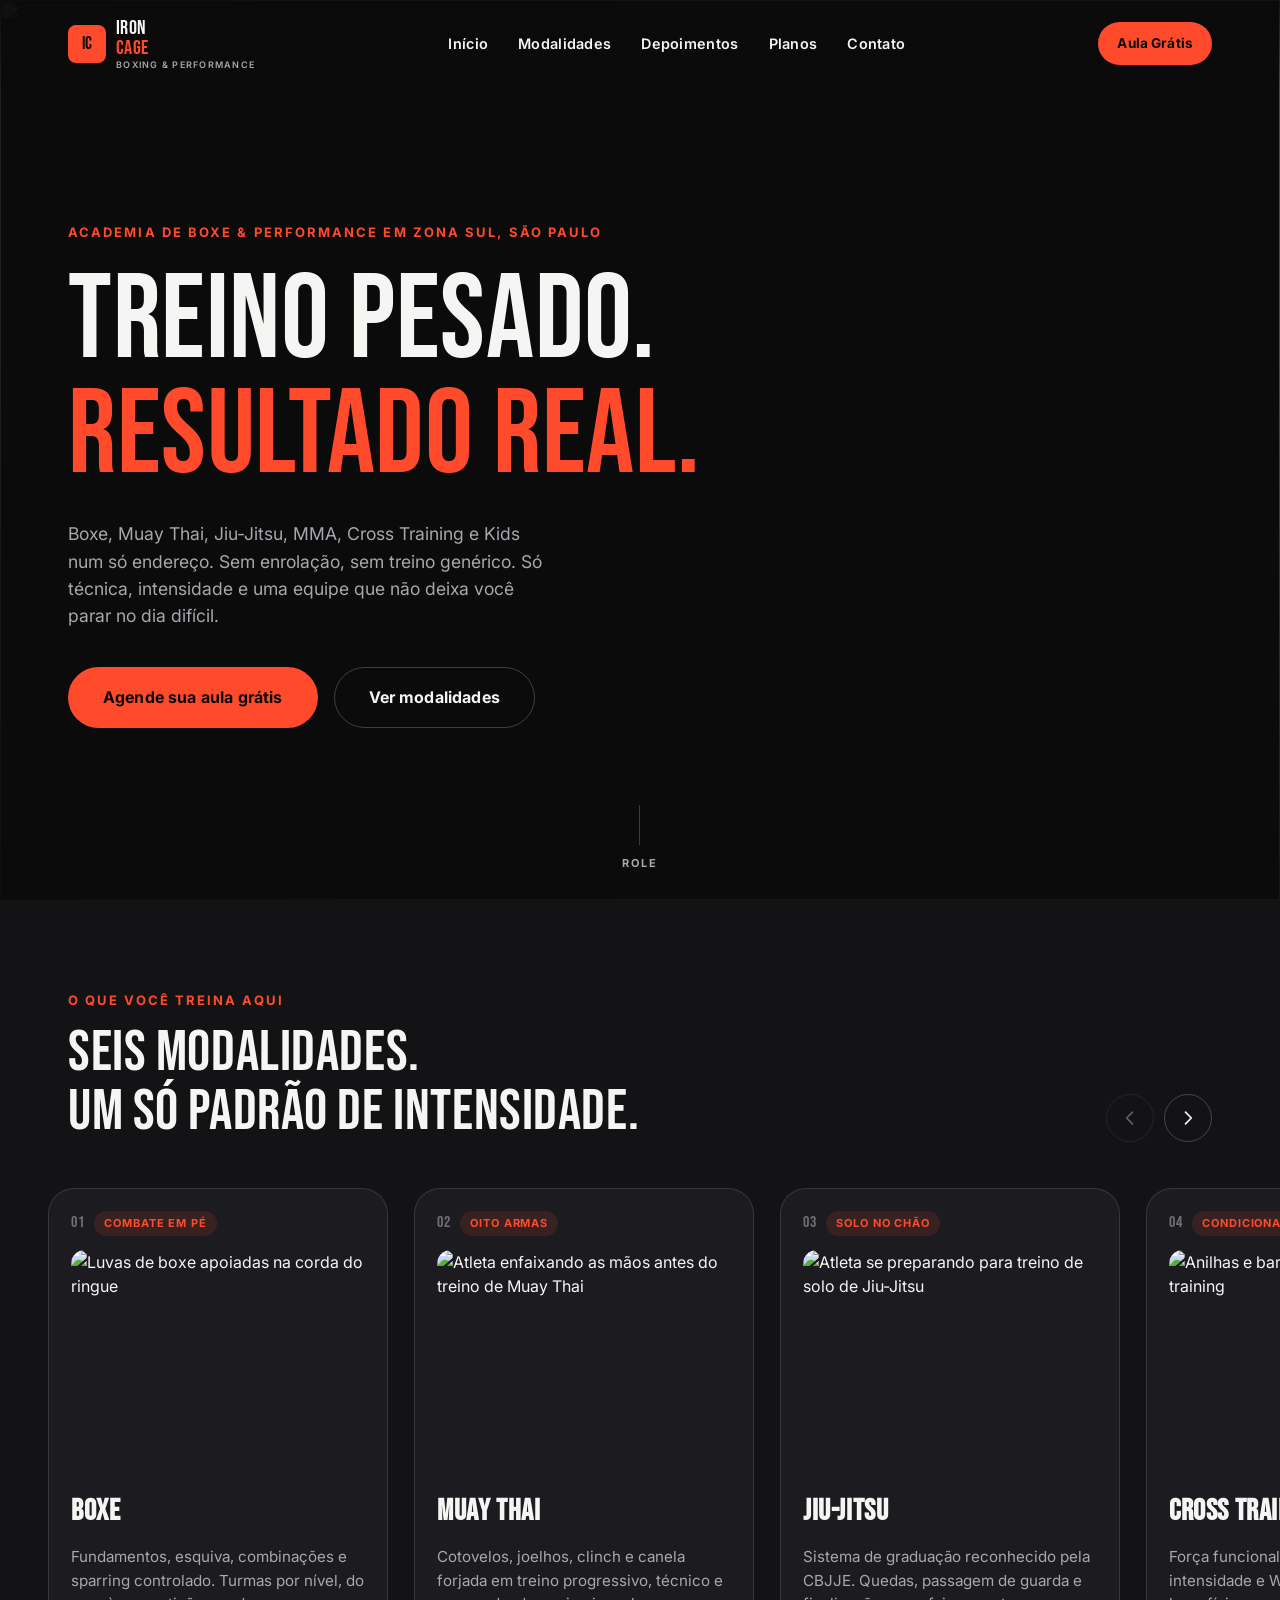
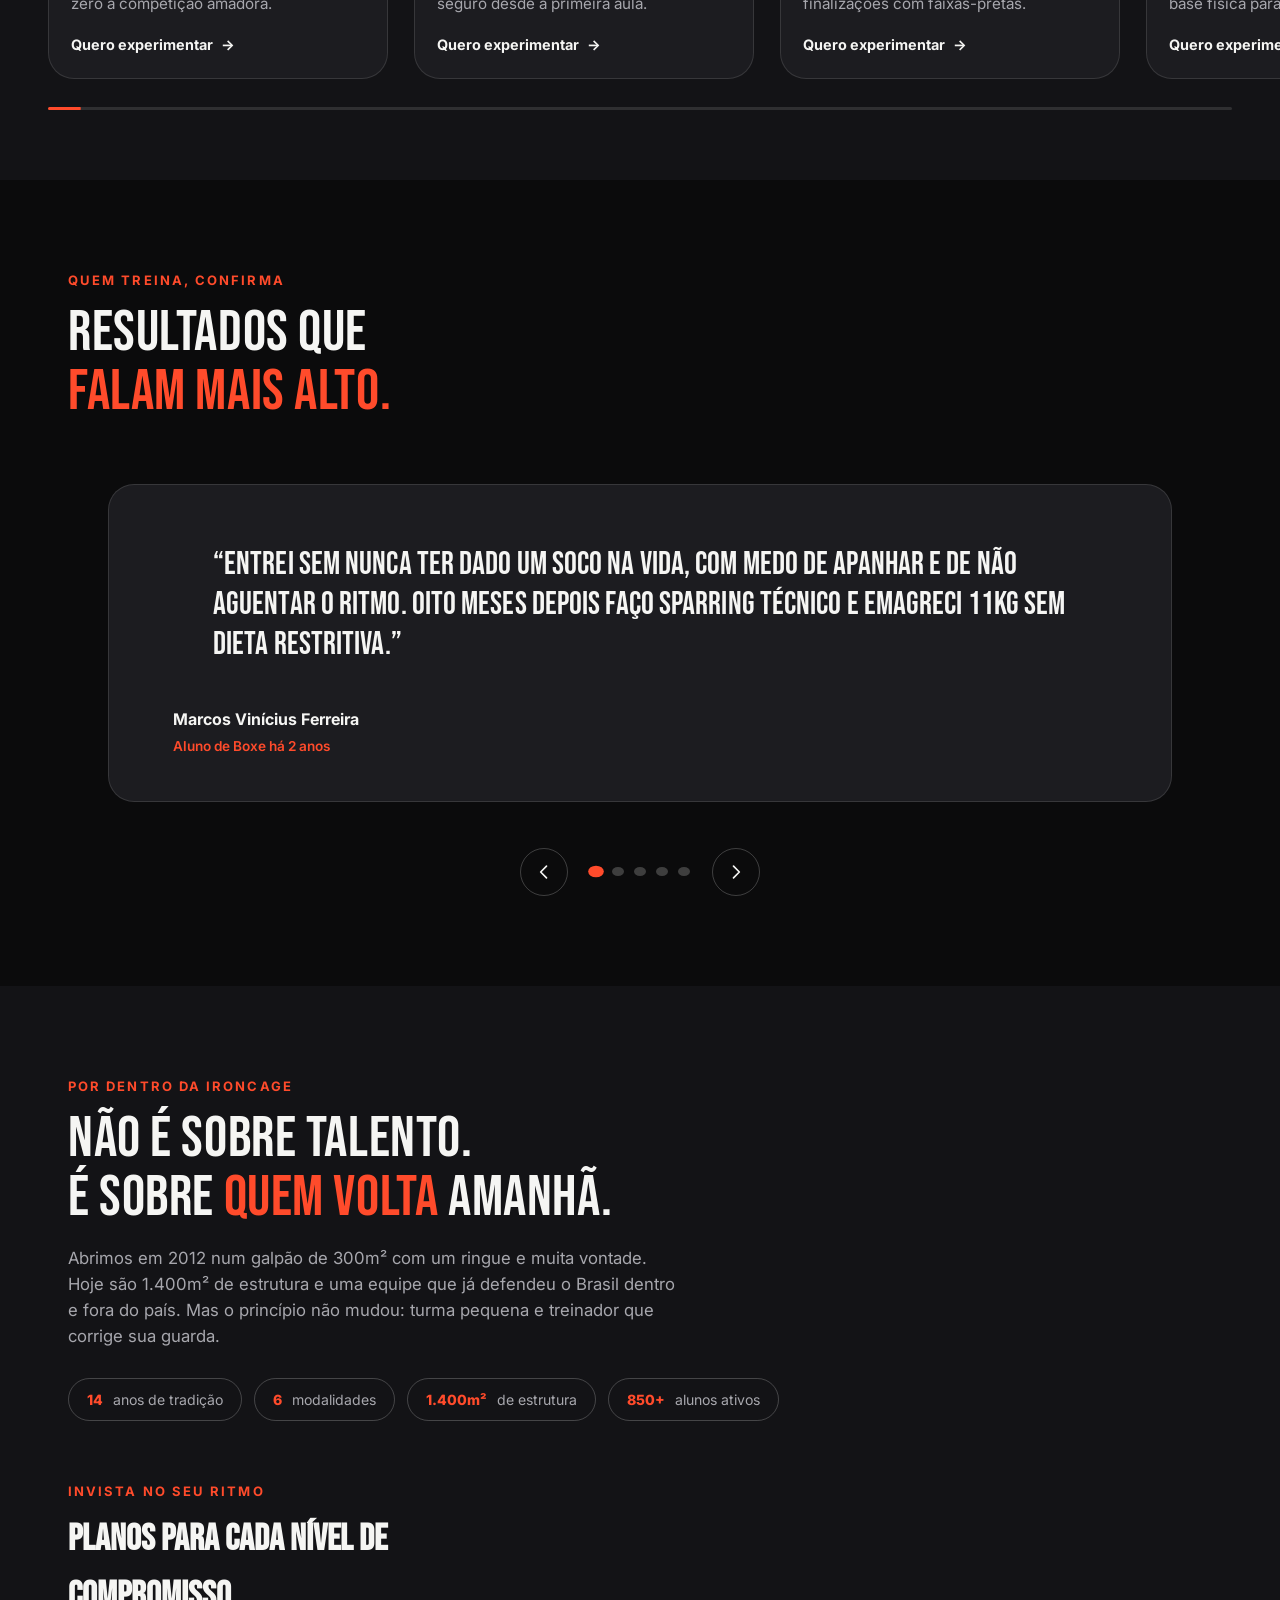
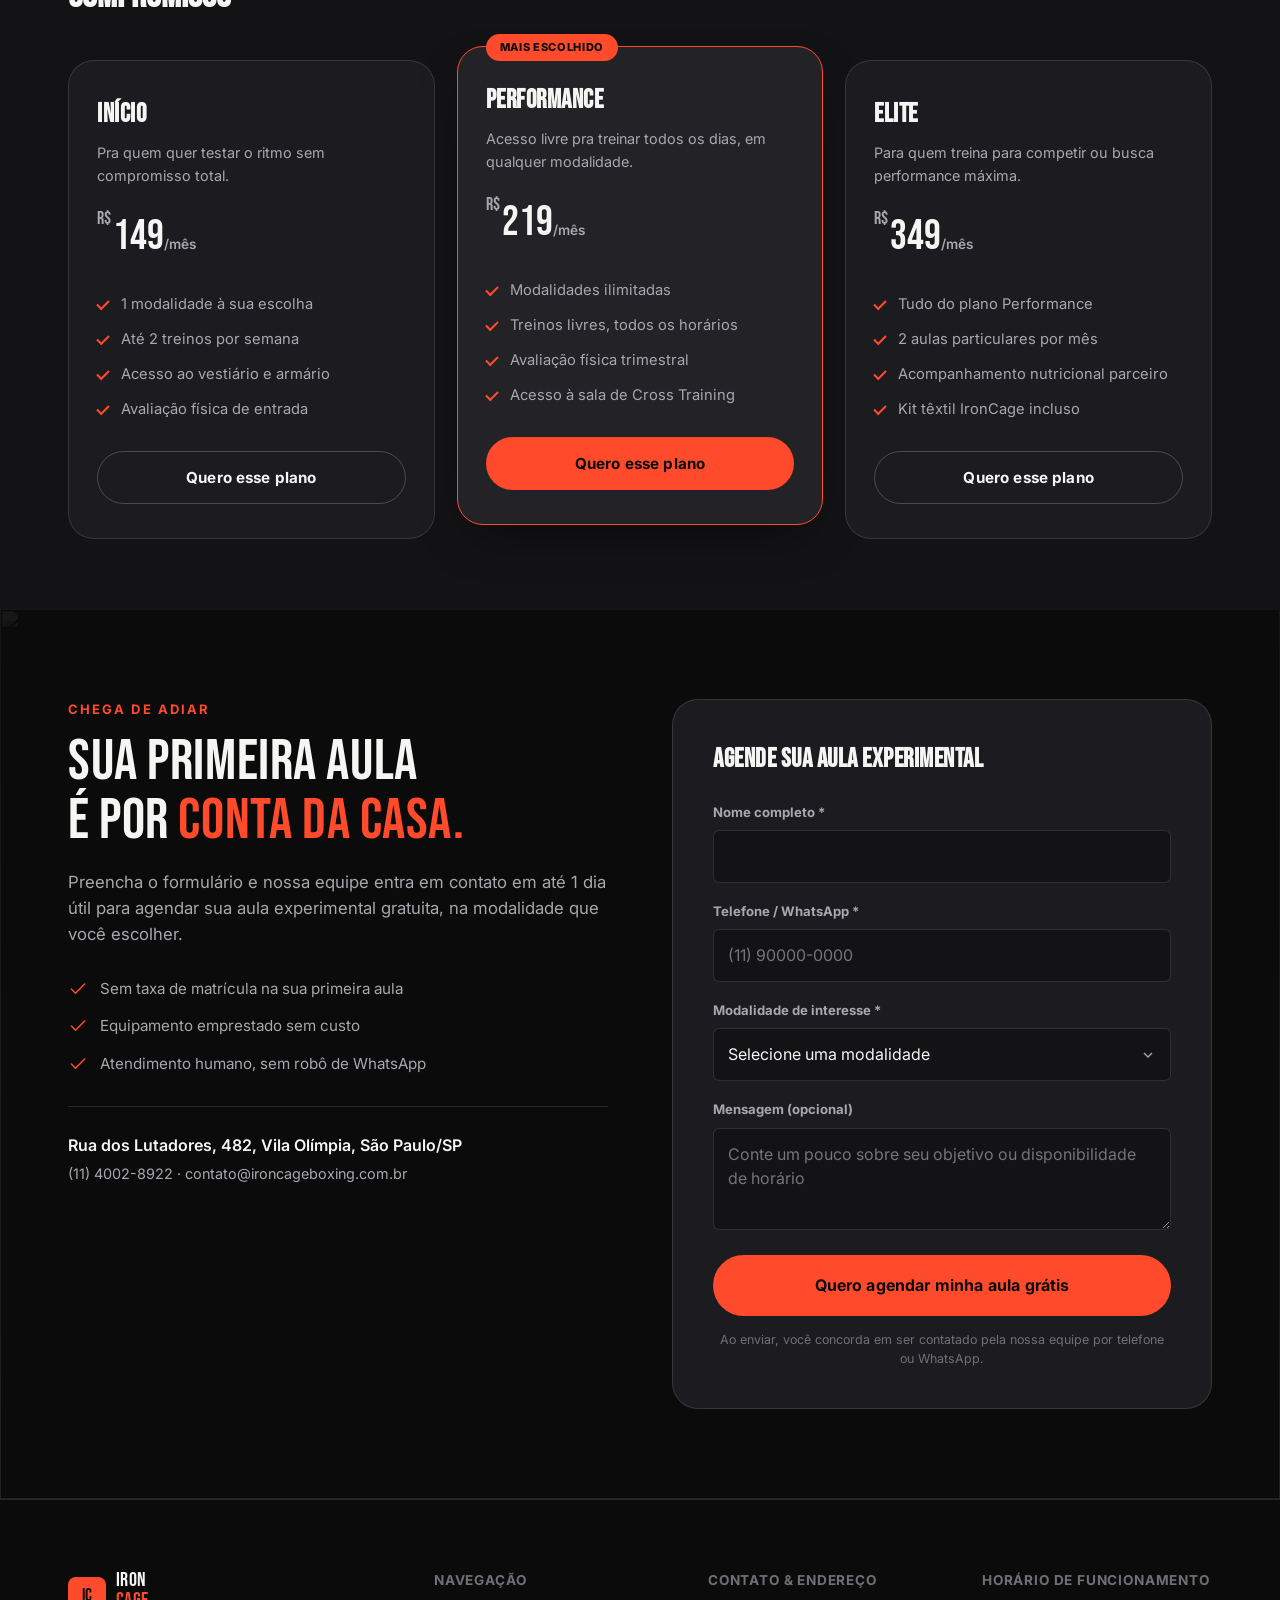
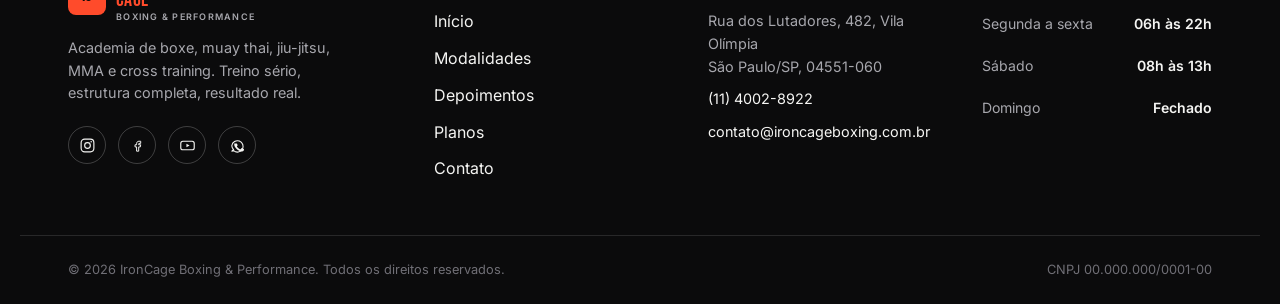
==== commit 41067b69: "Remove em dashes from all visible copy and simplify the landing page Em dashes read as an AI-writing" ====
--- a/site-01-boxfit/index.html
+++ b/site-01-boxfit/index.html
@@ -3,7 +3,7 @@
 <head>
 <meta charset="UTF-8">
 <meta name="viewport" content="width=device-width, initial-scale=1.0">
-<title>IronCage Boxing &amp; Performance — Academia de Boxe, Muay Thai, Jiu-Jitsu e MMA</title>
+<title>IronCage Boxing &amp; Performance: Academia de Boxe, Muay Thai, Jiu-Jitsu e MMA</title>
 <meta name="description" content="IronCage Boxing & Performance: academia de boxe, muay thai, jiu-jitsu, MMA, cross training e kids. Treino sério, estrutura completa e time de treinadores de elite. Agende sua aula experimental grátis.">
 
 <link rel="preconnect" href="https://fonts.googleapis.com">
@@ -19,7 +19,7 @@
 <!-- ========== NAV ========== -->
 <header class="site-header" id="site-header">
   <div class="container header-inner">
-    <a href="#hero" class="logo" aria-label="IronCage Boxing and Performance — início">
+    <a href="#hero" class="logo" aria-label="Página inicial da IronCage Boxing and Performance">
       <span class="logo-mark">IC</span>
       <span class="logo-text">IRON<span class="accent-text">CAGE</span><small>BOXING &amp; PERFORMANCE</small></span>
     </a>
@@ -66,12 +66,12 @@
     </div>
 
     <div class="container hero-content">
-      <p class="hero-eyebrow">Academia de Boxe &amp; Performance — Zona Sul, São Paulo</p>
+      <p class="hero-eyebrow">Academia de Boxe &amp; Performance em Zona Sul, São Paulo</p>
       <h1 class="hero-title">
         <span class="line-wrap"><span class="line">TREINO PESADO.</span></span>
         <span class="line-wrap"><span class="line accent-text">RESULTADO REAL.</span></span>
       </h1>
-      <p class="hero-lead">Boxe, Muay Thai, Jiu-Jitsu, MMA, Cross Training e Kids num só endereço. Sem enrolação, sem treino genérico — só técnica, intensidade e uma equipe que não deixa você parar no dia difícil.</p>
+      <p class="hero-lead">Boxe, Muay Thai, Jiu-Jitsu, MMA, Cross Training e Kids num só endereço. Sem enrolação, sem treino genérico. Só técnica, intensidade e uma equipe que não deixa você parar no dia difícil.</p>
       <div class="hero-cta">
         <a href="#contato" class="btn btn-accent btn-lg">Agende sua aula grátis</a>
         <a href="#modalidades" class="btn btn-ghost btn-lg">Ver modalidades</a>
@@ -101,7 +101,7 @@
       </div>
     </div>
 
-    <div class="services-scroller" id="servicesScroller" tabindex="0" aria-label="Lista de modalidades — arraste ou role lateralmente">
+    <div class="services-scroller" id="servicesScroller" tabindex="0" aria-label="Lista de modalidades: arraste ou role lateralmente">
       <ul class="services-track" id="servicesTrack">
 
         <li class="service-card">
@@ -183,7 +183,7 @@
             <li class="testi-slide">
               <figure>
                 <blockquote>
-                  <p>&ldquo;O que mais me prendeu foi a atenção nos detalhes: postura de clinch, distância, respiração. Não é academia de treino genérico — cada professor enxerga onde você está travado.&rdquo;</p>
+                  <p>&ldquo;O que mais me prendeu foi a atenção nos detalhes: postura de clinch, distância, respiração. Não é academia de treino genérico, cada professor enxerga onde você está travado.&rdquo;</p>
                 </blockquote>
                 <figcaption>
                   <strong>Juliana Prado</strong>
@@ -250,7 +250,7 @@
       <div class="finale-intro">
         <p class="section-eyebrow reveal">Por dentro da IronCage</p>
         <h2 class="section-title reveal">NÃO É SOBRE TALENTO.<br>É SOBRE <span class="accent-text">QUEM VOLTA</span> AMANHÃ.</h2>
-        <p class="section-lead reveal">Abrimos em 2012 num galpão de 300m² com um ringue e muita vontade. Hoje são 1.400m² de estrutura e uma equipe que já defendeu o Brasil dentro e fora do país — mas o princípio não mudou: turma pequena e treinador que corrige sua guarda.</p>
+        <p class="section-lead reveal">Abrimos em 2012 num galpão de 300m² com um ringue e muita vontade. Hoje são 1.400m² de estrutura e uma equipe que já defendeu o Brasil dentro e fora do país. Mas o princípio não mudou: turma pequena e treinador que corrige sua guarda.</p>
 
         <ul class="finale-badges reveal">
           <li><strong>14</strong> anos de tradição</li>
@@ -336,7 +336,7 @@
         </ul>
 
         <div class="contact-address reveal">
-          <address>Rua dos Lutadores, 482 — Vila Olímpia, São Paulo — SP</address>
+          <address>Rua dos Lutadores, 482, Vila Olímpia, São Paulo/SP</address>
           <p><a href="tel:+551140028922">(11) 4002-8922</a> &middot; <a href="mailto:contato@ironcageboxing.com.br">contato@ironcageboxing.com.br</a></p>
         </div>
       </div>
@@ -386,7 +386,7 @@
   <div class="container footer-grid">
 
     <div class="footer-brand">
-      <a href="#hero" class="logo" aria-label="IronCage Boxing and Performance — início">
+      <a href="#hero" class="logo" aria-label="Página inicial da IronCage Boxing and Performance">
         <span class="logo-mark">IC</span>
         <span class="logo-text">IRON<span class="accent-text">CAGE</span><small>BOXING &amp; PERFORMANCE</small></span>
       </a>
@@ -422,8 +422,8 @@
     <div class="footer-col">
       <h3>Contato &amp; endereço</h3>
       <address>
-        Rua dos Lutadores, 482 — Vila Olímpia<br>
-        São Paulo — SP, 04551-060
+        Rua dos Lutadores, 482, Vila Olímpia<br>
+        São Paulo/SP, 04551-060
       </address>
       <p><a href="tel:+551140028922">(11) 4002-8922</a></p>
       <p><a href="mailto:contato@ironcageboxing.com.br">contato@ironcageboxing.com.br</a></p>
@@ -432,8 +432,8 @@
     <div class="footer-col">
       <h3>Horário de funcionamento</h3>
       <ul class="hours-list">
-        <li><span>Segunda a sexta</span><span>06h – 22h</span></li>
-        <li><span>Sábado</span><span>08h – 13h</span></li>
+        <li><span>Segunda a sexta</span><span>06h às 22h</span></li>
+        <li><span>Sábado</span><span>08h às 13h</span></li>
         <li><span>Domingo</span><span>Fechado</span></li>
       </ul>
     </div>
